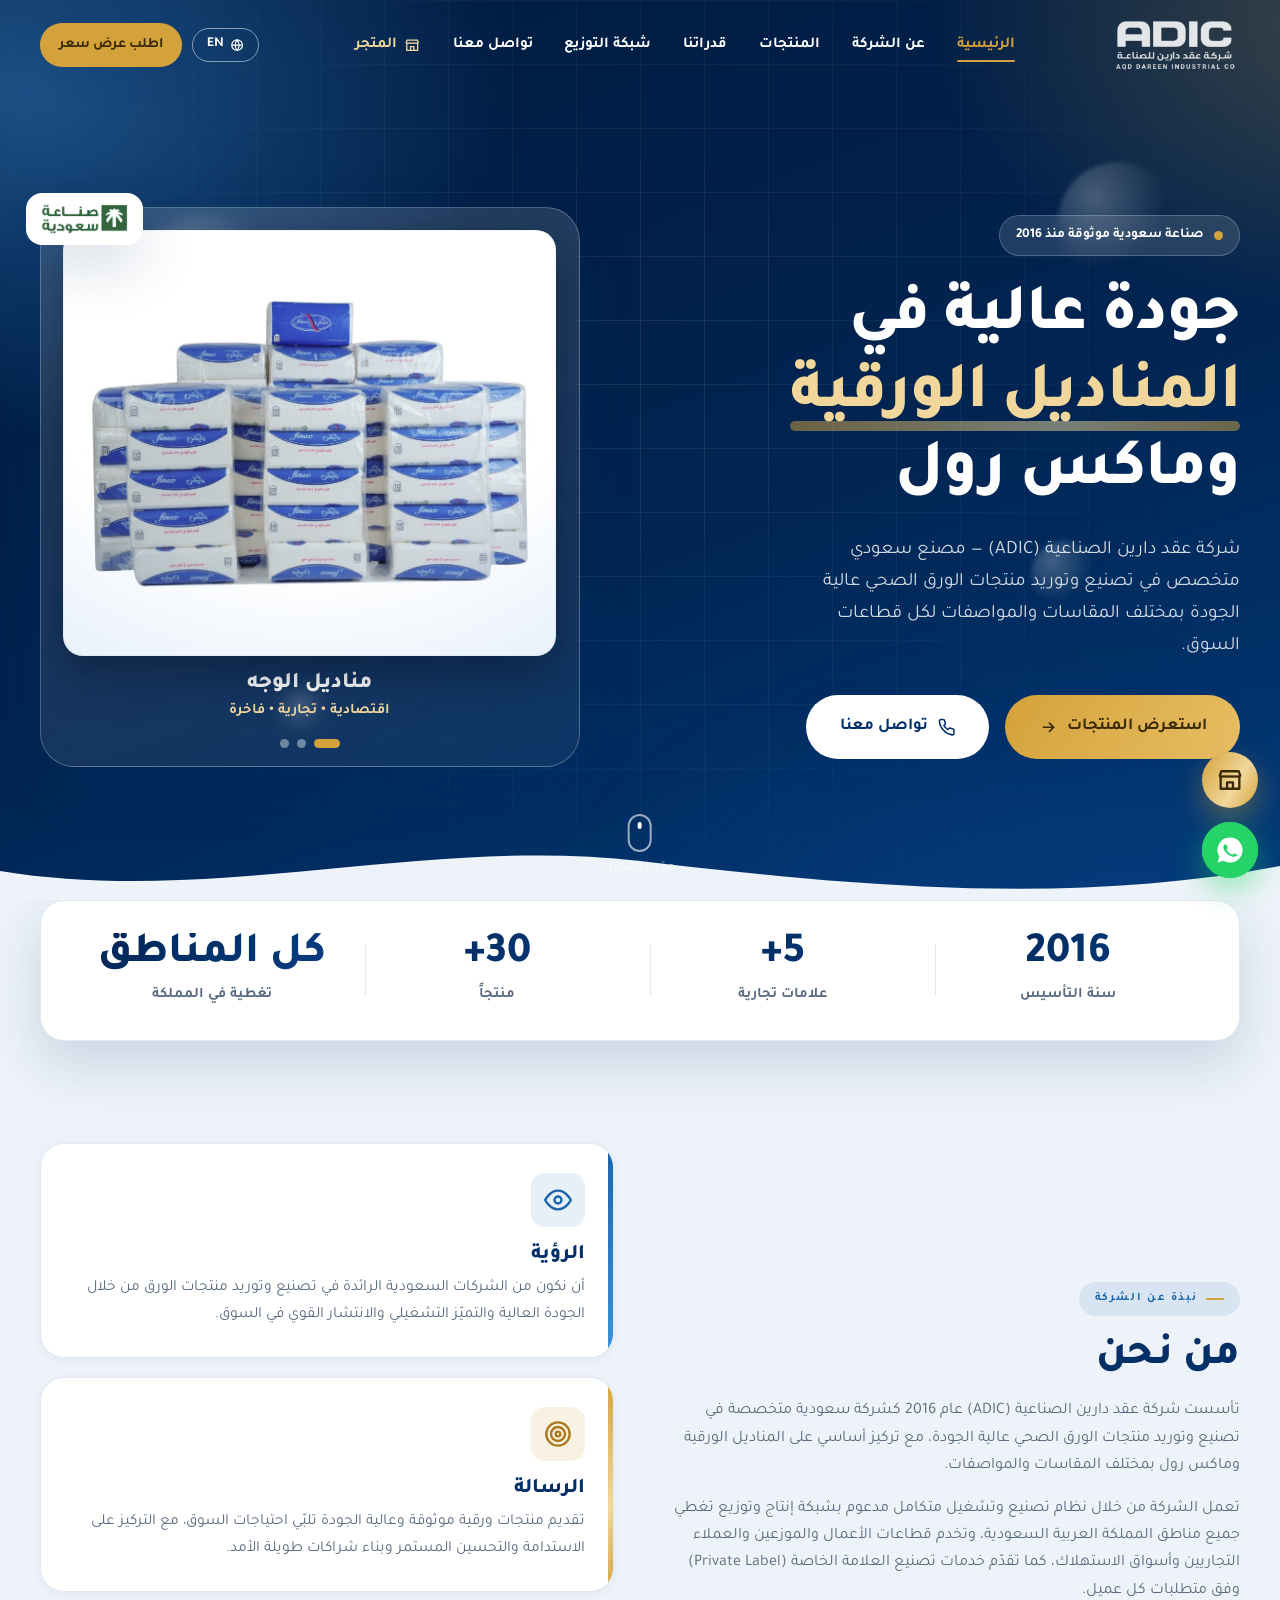
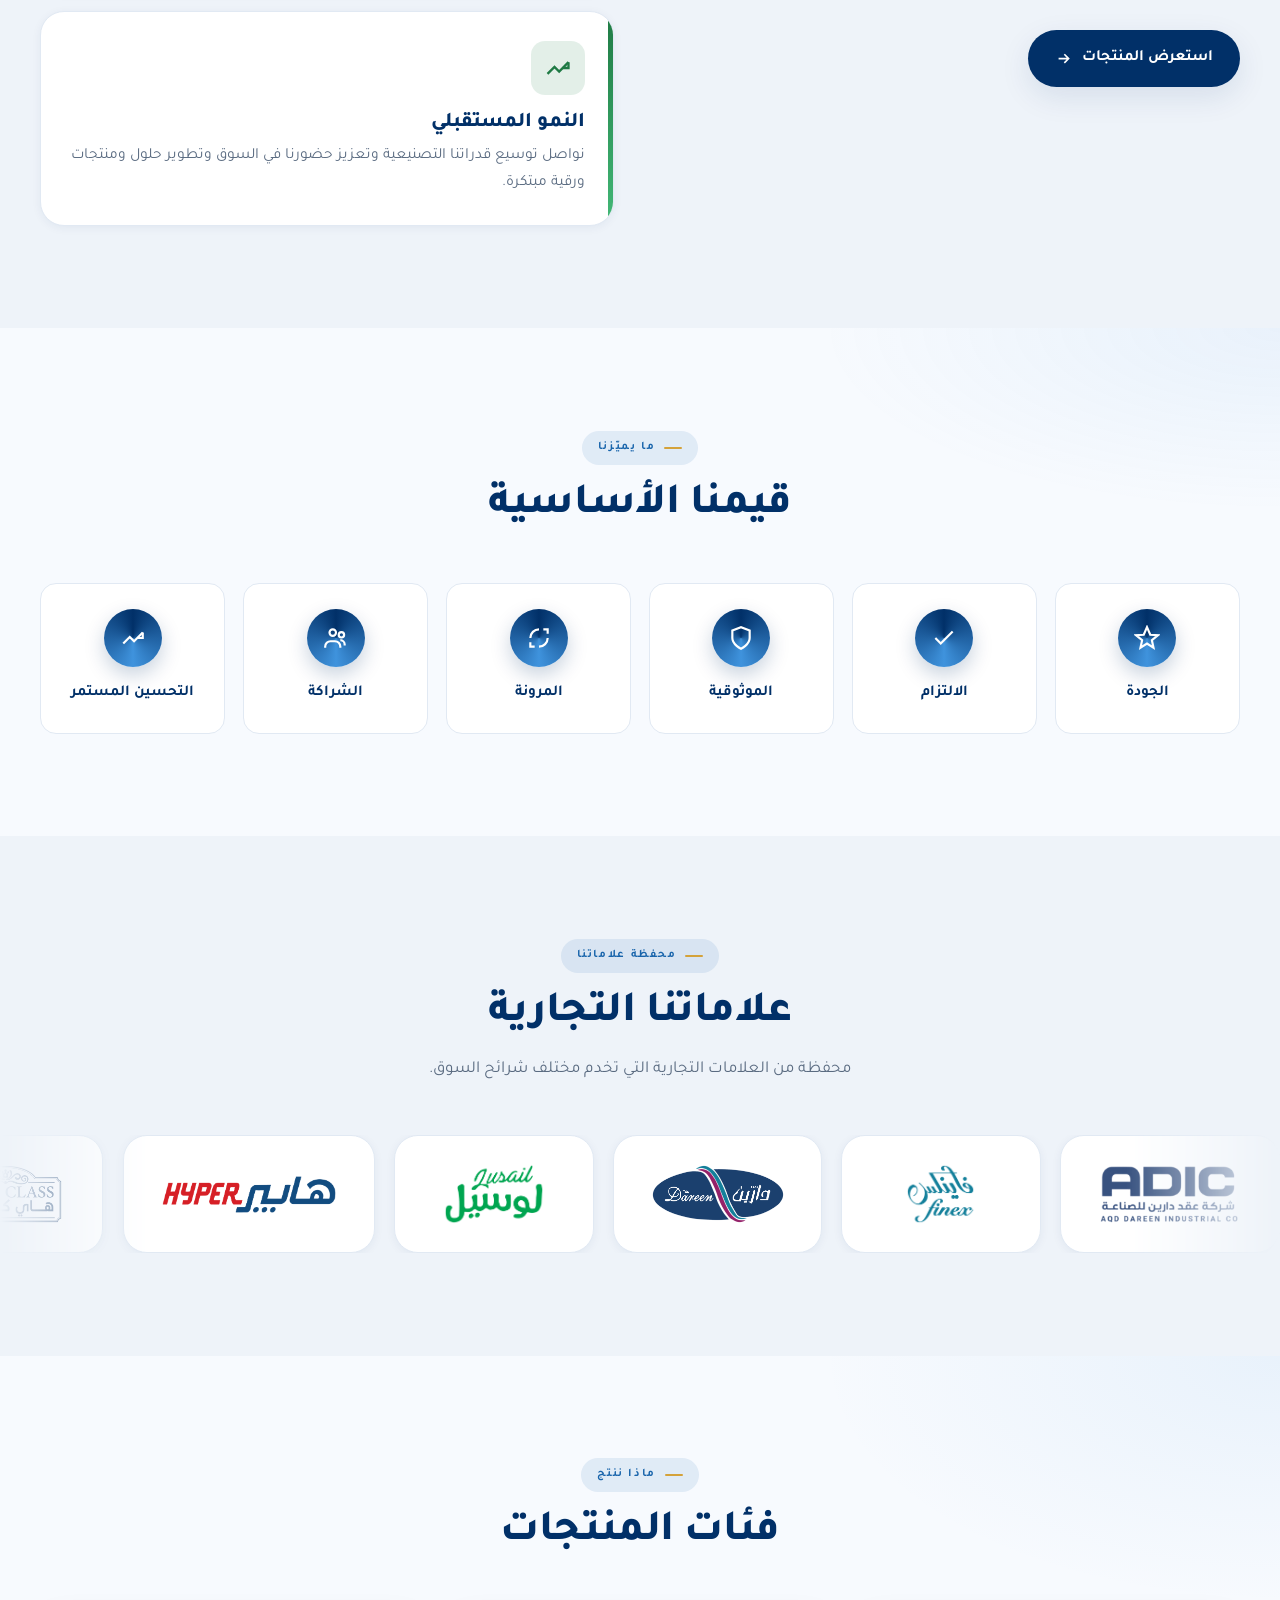
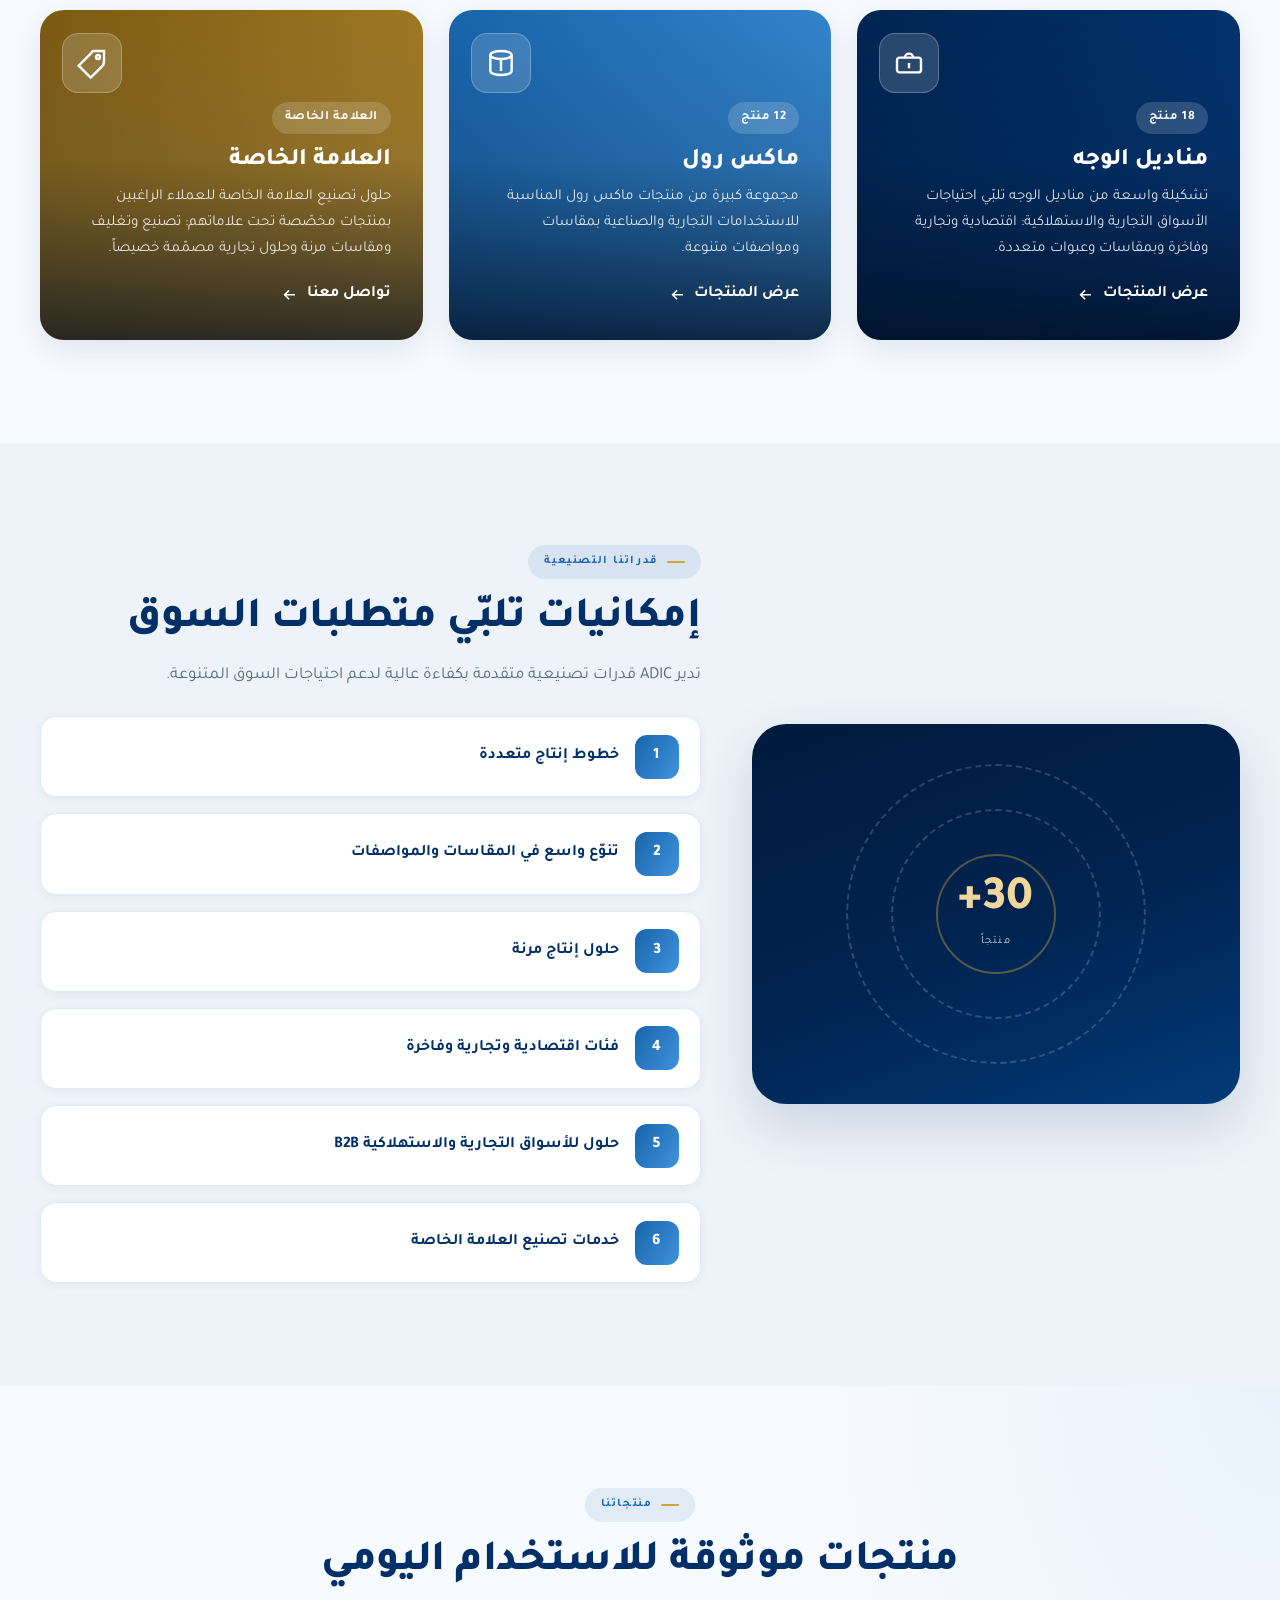
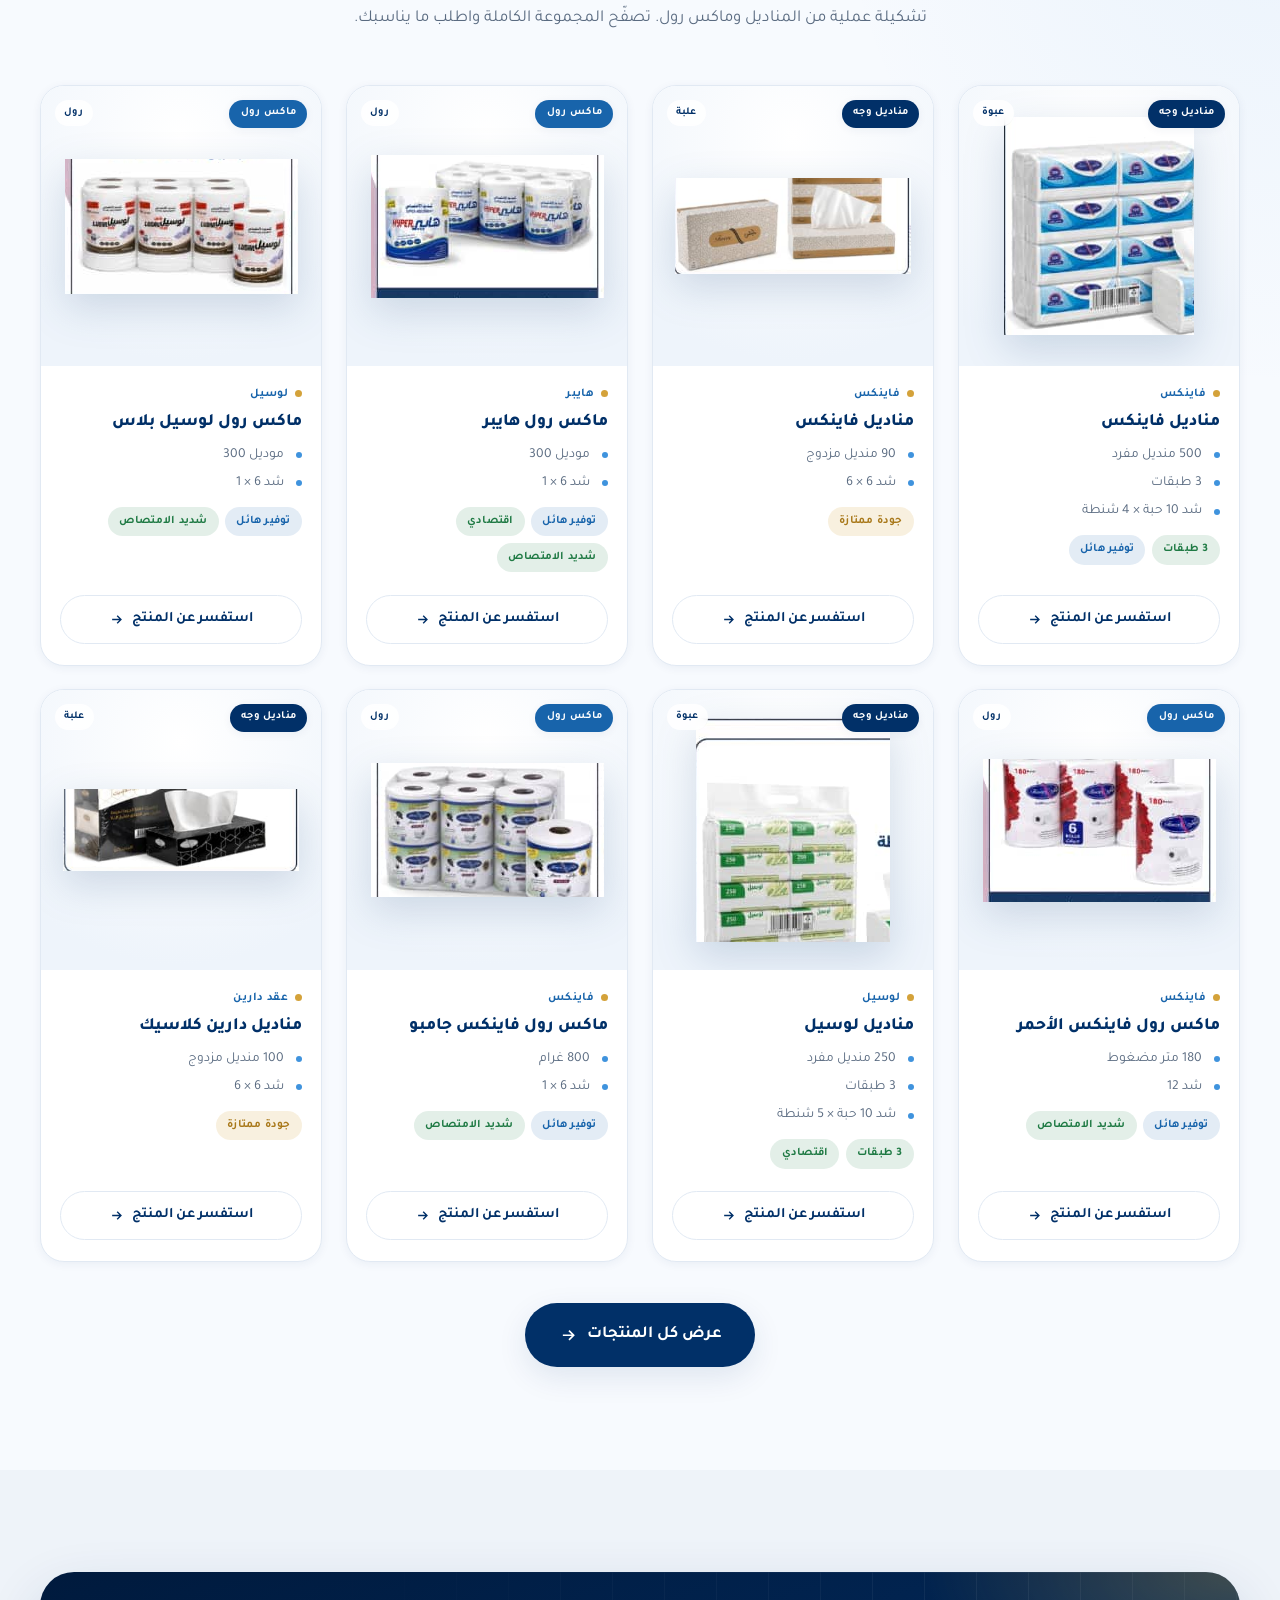
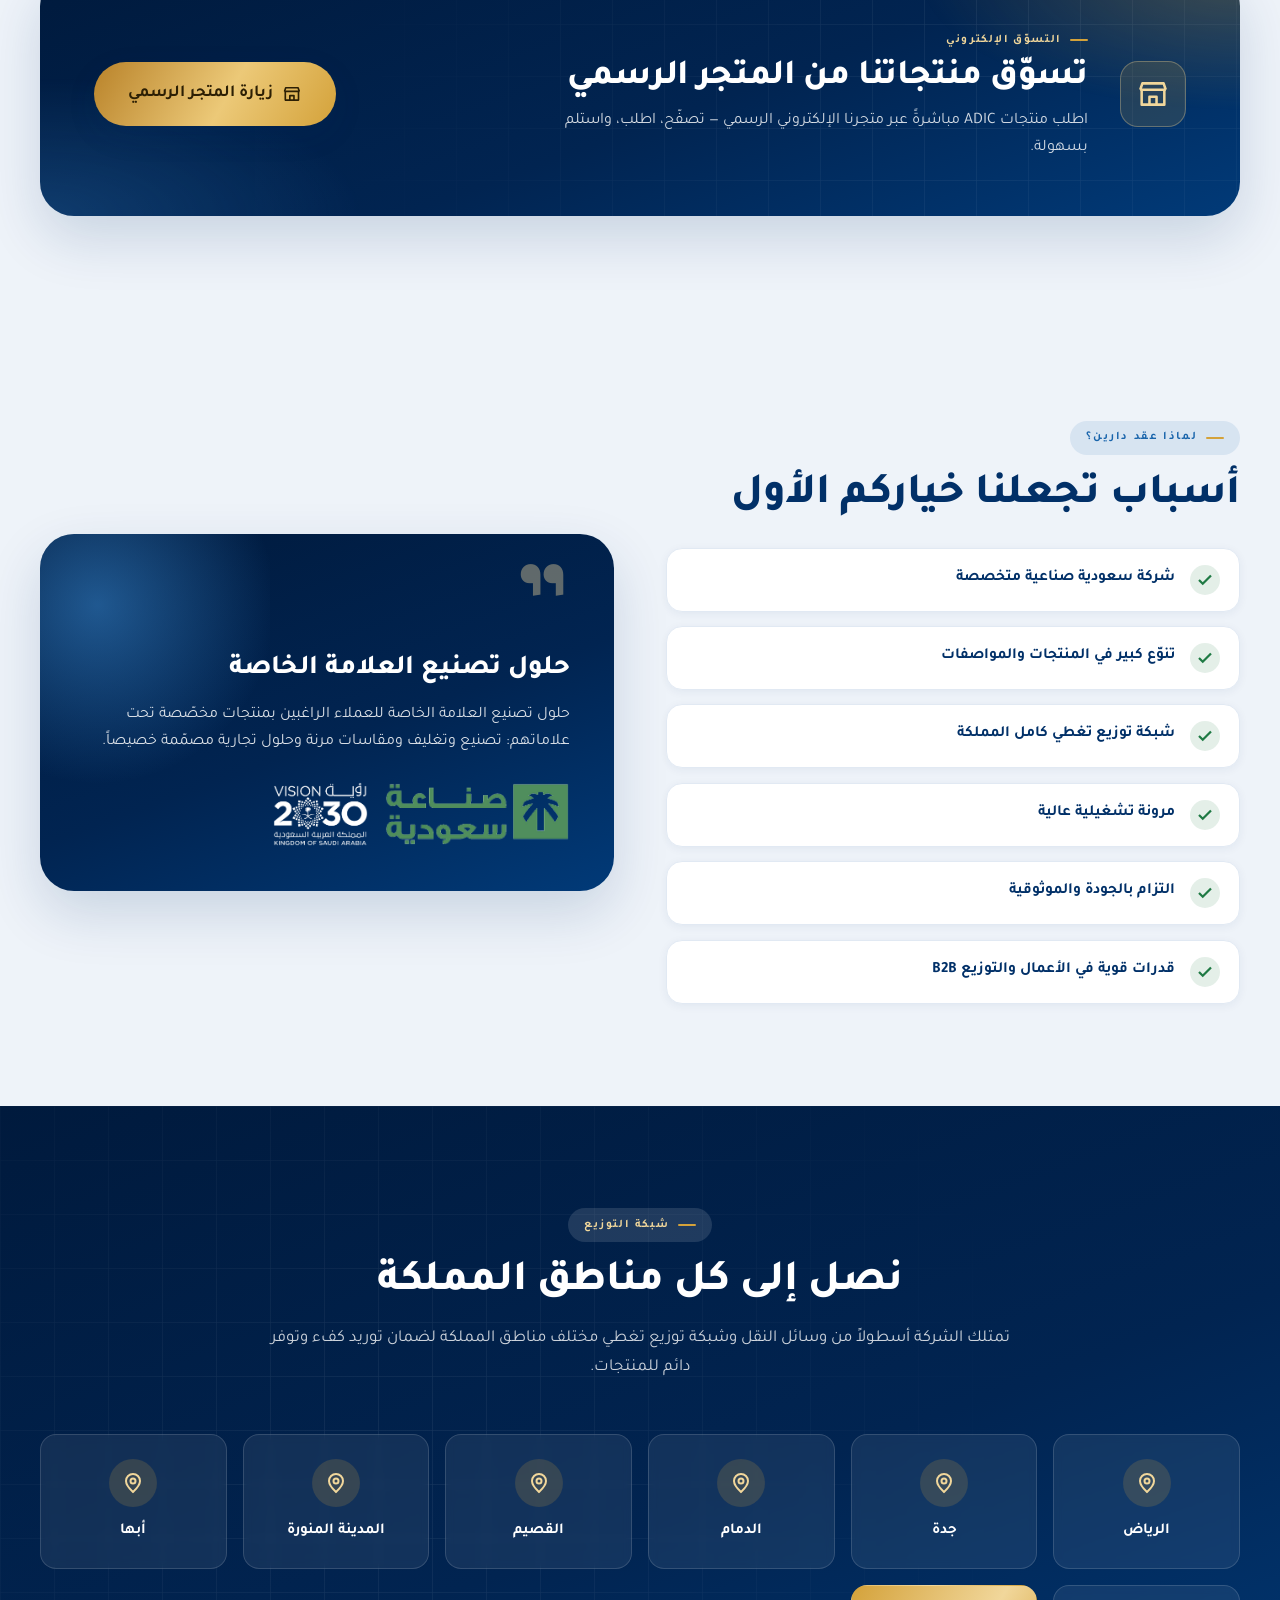
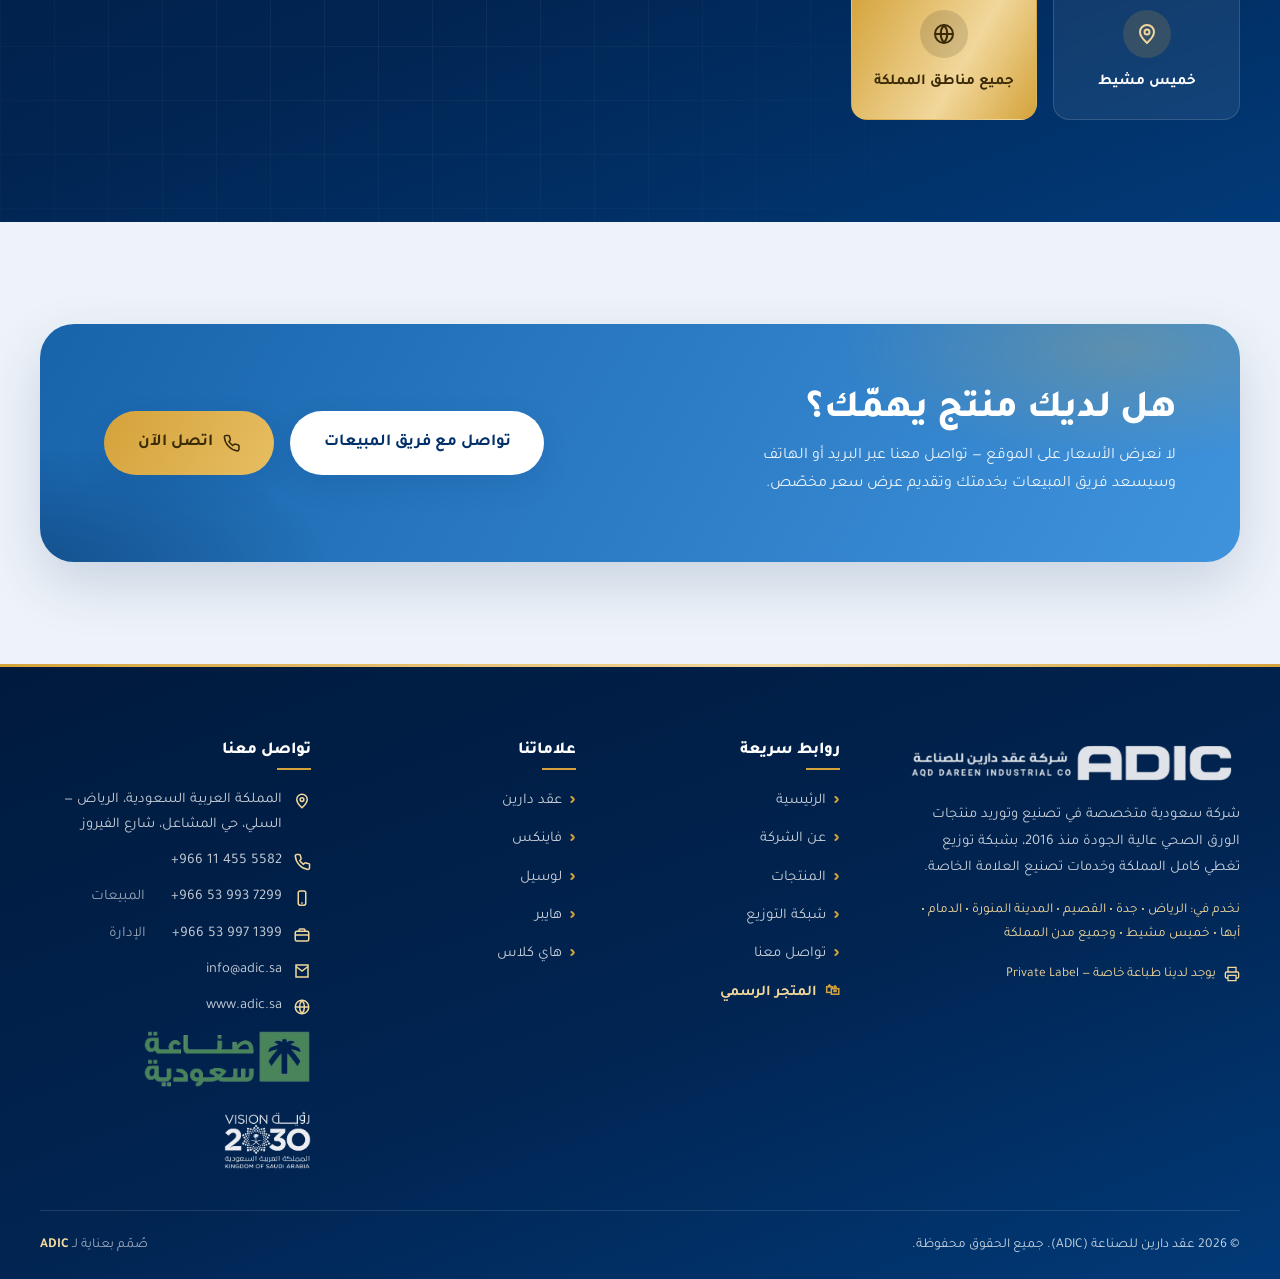
==== index.html @ 4e7bd909 "New browser-tab favicon from the Dareen ADIC wordmark (navy tile + gold accent) Co-Authored-By: Clau" ====
<!DOCTYPE html>
<html lang="ar" dir="rtl">
<head>
<meta charset="UTF-8">
<meta name="viewport" content="width=device-width, initial-scale=1.0">
<meta name="theme-color" content="#013068">
<title data-i18n="title_home">ADIC — عقد دارين للصناعة | منتجات الورق الصحي</title>
<meta name="description" data-i18n-attr="content" data-i18n="hero_sub" content="شركة عقد دارين الصناعية — مصنع سعودي لتصنيع المناديل الورقية وماكس رول عالية الجودة.">
<link rel="icon" type="image/png" sizes="32x32" href="assets/img/favicon-32.png">
<link rel="icon" type="image/png" sizes="512x512" href="assets/img/favicon.png">
<link rel="apple-touch-icon" href="assets/img/apple-touch-icon.png">
<link rel="preconnect" href="https://fonts.googleapis.com">
<link rel="preconnect" href="https://fonts.gstatic.com" crossorigin>
<link href="https://fonts.googleapis.com/css2?family=Montserrat:wght@500;600;700;800&family=Tajawal:wght@400;500;700;800&display=swap" rel="stylesheet">
<link rel="stylesheet" href="assets/css/styles.css?v=7">
</head>
<body>
<a href="#main" class="skip-link" data-i18n="skip">تخطٍ إلى المحتوى</a>

<!-- ============================ HEADER ============================ -->
<header class="header" id="header">
  <div class="container nav">
    <a href="index.html" class="brand" aria-label="ADIC">
      <img class="brand-logo-light" src="assets/img/logos/adic-stacked-light.png" alt="ADIC — Aqd Dareen Industrial Co.">
      <img class="brand-logo-dark" src="assets/img/logos/adic-stacked.png" alt="ADIC — Aqd Dareen Industrial Co.">
    </a>

    <nav class="nav-links" id="navLinks" aria-label="primary">
      <a href="index.html" class="active" data-i18n="nav_home">الرئيسية</a>
      <a href="index.html#about" data-i18n="nav_about">عن الشركة</a>
      <a href="products.html" data-i18n="nav_products">المنتجات</a>
      <a href="index.html#capabilities" data-i18n="nav_capabilities">قدراتنا</a>
      <a href="index.html#network" data-i18n="nav_network">شبكة التوزيع</a>
      <a href="contact.html" data-i18n="nav_contact">تواصل معنا</a>
      <a href="https://www.store-adic.com" target="_blank" rel="noopener" class="nav-store" data-contact="store">
        <svg viewBox="0 0 24 24" fill="none" stroke="currentColor" stroke-width="2" stroke-linejoin="round"><path d="M3 9l1.5-4.5h15L21 9"/><path d="M4 9v10.5h16V9"/><path d="M9.5 19.5V14h5v5.5"/><path d="M3 9h18"/></svg>
        <span data-i18n="store_nav">المتجر</span>
      </a>
    </nav>

    <div class="nav-tools">
      <button class="lang-btn" id="langBtn" aria-label="Switch language">
        <svg viewBox="0 0 24 24" fill="none" stroke="currentColor" stroke-width="2"><circle cx="12" cy="12" r="9"/><path d="M3 12h18M12 3a14 14 0 0 1 0 18M12 3a14 14 0 0 0 0 18"/></svg>
        <span data-i18n="lang_toggle">EN</span>
      </button>
      <a href="contact.html" class="btn nav-cta-top" data-i18n="nav_cta">اطلب عرض سعر</a>
      <button class="burger" id="burger" aria-label="Menu" aria-expanded="false"><span></span><span></span><span></span></button>
    </div>
  </div>
</header>
<div class="nav-overlay" id="navOverlay"></div>

<main id="main">
<!-- ============================== HERO =========================== -->
<section class="hero">
  <div class="hero__bg" aria-hidden="true">
    <div class="hero__grid"></div>
    <span class="blob b1"></span><span class="blob b2"></span>
    <span class="blob b3"></span><span class="blob b4"></span>
  </div>

  <div class="container hero__inner">
    <div class="hero__copy">
      <span class="hero__badge"><span class="dot"></span><span data-i18n="hero_badge">صناعة سعودية موثوقة منذ 2016</span></span>
      <h1>
        <span data-i18n="hero_title_1">جودة عالية في</span>
        <span class="hi" data-i18n="hero_title_hi">المناديل الورقية</span>
        <span data-i18n="hero_title_2">وماكس رول</span>
      </h1>
      <p class="hero__sub" data-i18n="hero_sub">شركة عقد دارين الصناعية (ADIC) — مصنع سعودي متخصص في تصنيع وتوريد منتجات الورق الصحي عالية الجودة.</p>
      <div class="hero__cta">
        <a href="products.html" class="btn btn--gold btn--lg">
          <span data-i18n="hero_cta_products">استعرض المنتجات</span>
          <svg viewBox="0 0 24 24" fill="none" stroke="currentColor" stroke-width="2.2"><path d="M5 12h14M13 6l6 6-6 6"/></svg>
        </a>
        <a href="contact.html" class="btn btn--light btn--lg">
          <svg viewBox="0 0 24 24" fill="none" stroke="currentColor" stroke-width="2"><path d="M22 16.92v3a2 2 0 0 1-2.18 2A19.79 19.79 0 0 1 3.08 4.18 2 2 0 0 1 5 2h3a2 2 0 0 1 2 1.72c.13.96.36 1.9.7 2.81a2 2 0 0 1-.45 2.11L9 10a16 16 0 0 0 5 5l1.36-1.27a2 2 0 0 1 2.11-.45c.91.34 1.85.57 2.81.7A2 2 0 0 1 22 16.92Z"/></svg>
          <span data-i18n="hero_cta_contact">تواصل معنا</span>
        </a>
      </div>
    </div>

    <div class="hero__visual" data-reveal="scale">
      <div class="hero-float-badge">
        <img src="assets/img/saudi-made.png" alt="Saudi Made">
      </div>
      <div class="hero-card">
        <div class="slides" id="heroSlides">
          <div class="slide active">
            <div class="slide__media"><img src="assets/img/hero/slide-facial.jpg" alt="Facial tissue" fetchpriority="high"></div>
            <div class="slide__cap"><h3 data-i18n="hero_slide_1_t">مناديل الوجه</h3><p data-i18n="hero_slide_1_d">اقتصادية • تجارية • فاخرة</p></div>
          </div>
          <div class="slide">
            <div class="slide__media"><img src="assets/img/hero/slide-maxi.jpg" alt="Maxi roll" loading="lazy"></div>
            <div class="slide__cap"><h3 data-i18n="hero_slide_2_t">ماكس رول</h3><p data-i18n="hero_slide_2_d">للاستخدام التجاري والصناعي</p></div>
          </div>
          <div class="slide">
            <div class="slide__media"><img src="assets/img/hero/slide-private.jpg" alt="Private label" loading="lazy"></div>
            <div class="slide__cap"><h3 data-i18n="hero_slide_3_t">العلامة الخاصة</h3><p data-i18n="hero_slide_3_d">Private Label لعلامتك التجارية</p></div>
          </div>
        </div>
        <div class="slide-dots" id="slideDots"></div>
      </div>
    </div>
  </div>

  <a href="#stats" class="scroll-cue" aria-hidden="true">
    <span class="mouse"></span><span data-i18n="scroll">مرّر للأسفل</span>
  </a>

  <div class="hero-wave" aria-hidden="true">
    <svg viewBox="0 0 1440 70" preserveAspectRatio="none"><path fill="#eef3f9" d="M0,40 C240,75 480,5 720,30 C960,55 1200,75 1440,35 L1440,70 L0,70 Z"></path></svg>
  </div>
</section>

<!-- ============================= STATS =========================== -->
<div class="container" id="stats">
  <div class="stats__grid" data-reveal>
    <div class="stat"><div class="stat__num" data-count data-i18n="stat_year_v">2016</div><div class="stat__label" data-i18n="stat_year">سنة التأسيس</div></div>
    <div class="stat"><div class="stat__num"><span data-count data-suffix="+" data-i18n="stat_brands_v">5</span></div><div class="stat__label" data-i18n="stat_brands">علامات تجارية</div></div>
    <div class="stat"><div class="stat__num"><span data-count data-suffix="+" data-i18n="stat_products_v">30</span></div><div class="stat__label" data-i18n="stat_products">منتجاً</div></div>
    <div class="stat"><div class="stat__num" data-i18n="stat_regions_v">كل المناطق</div><div class="stat__label" data-i18n="stat_regions">تغطية في المملكة</div></div>
  </div>
</div>

<!-- ============================= ABOUT =========================== -->
<section class="section" id="about">
  <div class="container about__grid">
    <div class="about__text" data-reveal="left">
      <span class="eyebrow" data-i18n="about_kicker">نبذة عن الشركة</span>
      <h2 class="section-title" style="margin-top:1rem" data-i18n="about_title">من نحن</h2>
      <p data-i18n="about_p1">تأسست شركة عقد دارين الصناعية (ADIC) عام 2016…</p>
      <p data-i18n="about_p2">تعمل الشركة من خلال نظام تصنيع وتشغيل متكامل…</p>
      <a href="products.html" class="btn" style="margin-top:.6rem">
        <span data-i18n="hero_cta_products">استعرض المنتجات</span>
        <svg viewBox="0 0 24 24" fill="none" stroke="currentColor" stroke-width="2.2"><path d="M5 12h14M13 6l6 6-6 6"/></svg>
      </a>
    </div>

    <div class="vm-cards">
      <div class="vm-card" data-reveal="right" data-delay="1">
        <div class="vm-ico"><svg viewBox="0 0 24 24" fill="none" stroke="currentColor" stroke-width="2"><path d="M1 12s4-8 11-8 11 8 11 8-4 8-11 8-11-8-11-8Z"/><circle cx="12" cy="12" r="3"/></svg></div>
        <h3 data-i18n="about_vision_t">الرؤية</h3>
        <p data-i18n="about_vision_d">أن نكون من الشركات السعودية الرائدة…</p>
      </div>
      <div class="vm-card gold" data-reveal="right" data-delay="2">
        <div class="vm-ico"><svg viewBox="0 0 24 24" fill="none" stroke="currentColor" stroke-width="2"><circle cx="12" cy="12" r="10"/><circle cx="12" cy="12" r="6"/><circle cx="12" cy="12" r="2"/></svg></div>
        <h3 data-i18n="about_mission_t">الرسالة</h3>
        <p data-i18n="about_mission_d">تقديم منتجات ورقية موثوقة وعالية الجودة…</p>
      </div>
      <div class="vm-card growth" data-reveal="right" data-delay="3">
        <div class="vm-ico"><svg viewBox="0 0 24 24" fill="none" stroke="currentColor" stroke-width="2"><path d="M3 17l6-6 4 4 8-8"/><path d="M21 7v5h-5"/></svg></div>
        <h3 data-i18n="about_growth_t">النمو المستقبلي</h3>
        <p data-i18n="about_growth_d">نواصل توسيع قدراتنا التصنيعية وتعزيز حضورنا في السوق وتطوير حلول ومنتجات ورقية مبتكرة.</p>
      </div>
    </div>
  </div>
</section>

<!-- ============================ VALUES =========================== -->
<section class="section section--tint">
  <div class="container">
    <div class="section-head center" data-reveal>
      <span class="eyebrow" data-i18n="values_kicker">ما يميّزنا</span>
      <h2 class="section-title" data-i18n="values_title">قيمنا الأساسية</h2>
    </div>
    <div class="values-grid">
      <div class="value" data-reveal="scale" data-delay="1"><div class="v-ico"><svg viewBox="0 0 24 24" fill="none" stroke="currentColor" stroke-width="2"><path d="M12 2 15 9l7 .5-5.5 4.5L18 21l-6-3.8L6 21l1.5-7L2 9.5 9 9Z"/></svg></div><span data-i18n="val_quality">الجودة</span></div>
      <div class="value" data-reveal="scale" data-delay="1"><div class="v-ico"><svg viewBox="0 0 24 24" fill="none" stroke="currentColor" stroke-width="2"><path d="M20 6 9 17l-5-5"/></svg></div><span data-i18n="val_commitment">الالتزام</span></div>
      <div class="value" data-reveal="scale" data-delay="2"><div class="v-ico"><svg viewBox="0 0 24 24" fill="none" stroke="currentColor" stroke-width="2"><path d="M12 22s8-4 8-10V5l-8-3-8 3v7c0 6 8 10 8 10Z"/></svg></div><span data-i18n="val_reliability">الموثوقية</span></div>
      <div class="value" data-reveal="scale" data-delay="2"><div class="v-ico"><svg viewBox="0 0 24 24" fill="none" stroke="currentColor" stroke-width="2"><path d="M4 12a8 8 0 0 1 8-8M20 12a8 8 0 0 1-8 8"/><path d="M16 4h4v4M8 20H4v-4"/></svg></div><span data-i18n="val_flexibility">المرونة</span></div>
      <div class="value" data-reveal="scale" data-delay="3"><div class="v-ico"><svg viewBox="0 0 24 24" fill="none" stroke="currentColor" stroke-width="2"><circle cx="9" cy="7" r="3"/><circle cx="17" cy="9" r="2.5"/><path d="M2 21v-1a5 5 0 0 1 5-5h4a5 5 0 0 1 5 5v1M16 14a4 4 0 0 1 4 4v1"/></svg></div><span data-i18n="val_partnership">الشراكة</span></div>
      <div class="value" data-reveal="scale" data-delay="3"><div class="v-ico"><svg viewBox="0 0 24 24" fill="none" stroke="currentColor" stroke-width="2"><path d="M3 17l6-6 4 4 8-8"/><path d="M21 7v5h-5"/></svg></div><span data-i18n="val_improvement">التحسين المستمر</span></div>
    </div>
  </div>
</section>

<!-- ============================ BRANDS =========================== -->
<section class="section">
  <div class="container">
    <div class="section-head center" data-reveal>
      <span class="eyebrow" data-i18n="brands_kicker">محفظة علاماتنا</span>
      <h2 class="section-title" data-i18n="brands_title">علاماتنا التجارية</h2>
      <p class="section-sub" data-i18n="brands_sub">محفظة من العلامات التجارية التي تخدم مختلف شرائح السوق.</p>
    </div>
  </div>
  <div class="brands-marquee" data-reveal><div class="brands-track" id="brandsTrack"></div></div>
</section>

<!-- ========================= CATEGORIES ========================= -->
<section class="section section--tint" id="categories">
  <div class="container">
    <div class="section-head center" data-reveal>
      <span class="eyebrow" data-i18n="cat_kicker">ماذا ننتج</span>
      <h2 class="section-title" data-i18n="cat_title">فئات المنتجات</h2>
    </div>
    <div class="cat-grid">
      <a href="products.html#facial" class="cat-card" data-reveal data-delay="1">
        <div class="cat-emblem"><svg viewBox="0 0 24 24" fill="none" stroke="currentColor" stroke-width="1.8"><rect x="3" y="8" width="18" height="11" rx="2"/><path d="M9 8c0-2 1.5-3 3-3s3 1 3 3M12 12v4"/></svg></div>
        <span class="cat-count"><b data-count>18</b> <span data-i18n="cat_count">منتج</span></span>
        <h3 data-i18n="cat_facial_t">مناديل الوجه</h3>
        <p data-i18n="cat_facial_d">تشكيلة واسعة من مناديل الوجه…</p>
        <span class="cat-link"><span data-i18n="cat_view">عرض المنتجات</span><svg viewBox="0 0 24 24" fill="none" stroke="currentColor" stroke-width="2.2"><path d="M5 12h14M13 6l6 6-6 6"/></svg></span>
      </a>
      <a href="products.html#maxi" class="cat-card" data-reveal data-delay="2">
        <div class="cat-emblem"><svg viewBox="0 0 24 24" fill="none" stroke="currentColor" stroke-width="1.8"><ellipse cx="12" cy="6" rx="8" ry="3"/><path d="M4 6v12c0 1.7 3.6 3 8 3s8-1.3 8-3V6"/><path d="M12 9v9"/></svg></div>
        <span class="cat-count"><b data-count>12</b> <span data-i18n="cat_count">منتج</span></span>
        <h3 data-i18n="cat_maxi_t">ماكس رول</h3>
        <p data-i18n="cat_maxi_d">مجموعة كبيرة من منتجات ماكس رول…</p>
        <span class="cat-link"><span data-i18n="cat_view">عرض المنتجات</span><svg viewBox="0 0 24 24" fill="none" stroke="currentColor" stroke-width="2.2"><path d="M5 12h14M13 6l6 6-6 6"/></svg></span>
      </a>
      <a href="contact.html" class="cat-card" data-reveal data-delay="3">
        <div class="cat-emblem"><svg viewBox="0 0 24 24" fill="none" stroke="currentColor" stroke-width="1.8"><path d="M20.59 13.41 11 23l-9-9 9.59-9.59A2 2 0 0 1 13 3l8 .01.01 8a2 2 0 0 1-.42 1.4Z"/><circle cx="16.5" cy="7.5" r="1.5"/></svg></div>
        <span class="cat-count" data-i18n="cat_private_t">العلامة الخاصة</span>
        <h3 data-i18n="cat_private_t">العلامة الخاصة</h3>
        <p data-i18n="cat_private_d">حلول تصنيع العلامة الخاصة…</p>
        <span class="cat-link"><span data-i18n="nav_contact">تواصل معنا</span><svg viewBox="0 0 24 24" fill="none" stroke="currentColor" stroke-width="2.2"><path d="M5 12h14M13 6l6 6-6 6"/></svg></span>
      </a>
    </div>
  </div>
</section>

<!-- ======================== CAPABILITIES ======================== -->
<section class="section" id="capabilities">
  <div class="container cap-wrap">
    <div class="cap-visual" data-reveal="left" aria-hidden="true">
      <span class="ring r1"></span><span class="ring r2"></span><span class="ring r3"></span>
      <div class="cap-core"><div class="big" data-count data-suffix="+">30</div><small data-i18n="stat_products">منتجاً</small></div>
    </div>
    <div>
      <div class="section-head" style="margin-bottom:1.6rem;text-align:start" data-reveal="right">
        <span class="eyebrow" data-i18n="cap_kicker">قدراتنا التصنيعية</span>
        <h2 class="section-title" data-i18n="cap_title">إمكانيات تلبّي متطلبات السوق</h2>
        <p class="section-sub" data-i18n="cap_sub">تدير ADIC قدرات تصنيعية متقدمة…</p>
      </div>
      <div class="cap-list">
        <div class="cap-item" data-reveal="right" data-delay="1"><span class="ci-num">1</span><p data-i18n="cap_1">خطوط إنتاج متعددة</p></div>
        <div class="cap-item" data-reveal="right" data-delay="1"><span class="ci-num">2</span><p data-i18n="cap_2">تنوّع واسع في المقاسات والمواصفات</p></div>
        <div class="cap-item" data-reveal="right" data-delay="2"><span class="ci-num">3</span><p data-i18n="cap_3">حلول إنتاج مرنة</p></div>
        <div class="cap-item" data-reveal="right" data-delay="2"><span class="ci-num">4</span><p data-i18n="cap_4">فئات اقتصادية وتجارية وفاخرة</p></div>
        <div class="cap-item" data-reveal="right" data-delay="3"><span class="ci-num">5</span><p data-i18n="cap_5">حلول للأسواق التجارية والاستهلاكية B2B</p></div>
        <div class="cap-item" data-reveal="right" data-delay="3"><span class="ci-num">6</span><p data-i18n="cap_6">خدمات تصنيع العلامة الخاصة</p></div>
      </div>
    </div>
  </div>
</section>

<!-- ===================== PRODUCTS PREVIEW ======================= -->
<section class="section section--tint">
  <div class="container">
    <div class="section-head center" data-reveal>
      <span class="eyebrow" data-i18n="prod_kicker">منتجاتنا</span>
      <h2 class="section-title" data-i18n="prod_title">منتجات موثوقة للاستخدام اليومي</h2>
      <p class="section-sub" data-i18n="prod_sub">تشكيلة عملية من المناديل وماكس رول.</p>
    </div>
    <div class="products-grid" id="previewGrid"></div>
    <div class="center" style="margin-top:2.6rem" data-reveal>
      <a href="products.html" class="btn btn--lg">
        <span data-i18n="prod_view_all">عرض كل المنتجات</span>
        <svg viewBox="0 0 24 24" fill="none" stroke="currentColor" stroke-width="2.2"><path d="M5 12h14M13 6l6 6-6 6"/></svg>
      </a>
    </div>
  </div>
</section>

<!-- ======================= OFFICIAL STORE ====================== -->
<section class="section">
  <div class="container">
    <div class="store-band" data-reveal="scale">
      <div class="store-band__inner">
        <div class="store-band__ico" aria-hidden="true">
          <svg viewBox="0 0 24 24" fill="none" stroke="currentColor" stroke-width="1.8" stroke-linejoin="round"><path d="M3 9l1.5-4.5h15L21 9"/><path d="M4 9v10.5h16V9"/><path d="M9.5 19.5V14h5v5.5"/><path d="M3 9h18"/></svg>
        </div>
        <div class="store-band__txt">
          <span class="store-band__ey" data-i18n="store_band_ey">التسوّق الإلكتروني</span>
          <h2 data-i18n="store_band_title">تسوّق منتجاتنا من المتجر الرسمي</h2>
          <p data-i18n="store_band_sub">اطلب منتجات ADIC مباشرةً عبر متجرنا الإلكتروني الرسمي — تصفّح، اطلب، واستلم بسهولة.</p>
        </div>
        <div class="store-band__cta">
          <a href="https://www.store-adic.com" target="_blank" rel="noopener" class="btn btn--store btn--lg" data-contact="store">
            <svg viewBox="0 0 24 24" fill="none" stroke="currentColor" stroke-width="2" stroke-linejoin="round"><path d="M3 9l1.5-4.5h15L21 9"/><path d="M4 9v10.5h16V9"/><path d="M9.5 19.5V14h5v5.5"/><path d="M3 9h18"/></svg>
            <span data-i18n="store_visit">زيارة المتجر الرسمي</span>
           
          </a>
        </div>
      </div>
    </div>
  </div>
</section>

<!-- ============================== WHY =========================== -->
<section class="section">
  <div class="container why-wrap">
    <div data-reveal="left">
      <div class="section-head" style="text-align:start;margin-bottom:1.6rem">
        <span class="eyebrow" data-i18n="why_kicker">لماذا عقد دارين؟</span>
        <h2 class="section-title" data-i18n="why_title">أسباب تجعلنا خياركم الأول</h2>
      </div>
      <div class="why-list">
        <div class="why-item"><span class="chk"><svg viewBox="0 0 24 24" fill="none" stroke="currentColor" stroke-width="3"><path d="M20 6 9 17l-5-5"/></svg></span><p data-i18n="why_1">شركة سعودية صناعية متخصصة</p></div>
        <div class="why-item"><span class="chk"><svg viewBox="0 0 24 24" fill="none" stroke="currentColor" stroke-width="3"><path d="M20 6 9 17l-5-5"/></svg></span><p data-i18n="why_2">تنوّع كبير في المنتجات والمواصفات</p></div>
        <div class="why-item"><span class="chk"><svg viewBox="0 0 24 24" fill="none" stroke="currentColor" stroke-width="3"><path d="M20 6 9 17l-5-5"/></svg></span><p data-i18n="why_3">شبكة توزيع تغطي كامل المملكة</p></div>
        <div class="why-item"><span class="chk"><svg viewBox="0 0 24 24" fill="none" stroke="currentColor" stroke-width="3"><path d="M20 6 9 17l-5-5"/></svg></span><p data-i18n="why_4">مرونة تشغيلية عالية</p></div>
        <div class="why-item"><span class="chk"><svg viewBox="0 0 24 24" fill="none" stroke="currentColor" stroke-width="3"><path d="M20 6 9 17l-5-5"/></svg></span><p data-i18n="why_6">التزام بالجودة والموثوقية</p></div>
        <div class="why-item"><span class="chk"><svg viewBox="0 0 24 24" fill="none" stroke="currentColor" stroke-width="3"><path d="M20 6 9 17l-5-5"/></svg></span><p data-i18n="why_7">قدرات قوية في الأعمال والتوزيع B2B</p></div>
      </div>
    </div>
    <aside class="why-aside" data-reveal="right">
      <div class="qmark">”</div>
      <h3 data-i18n="why_5">حلول تصنيع العلامة الخاصة</h3>
      <p data-i18n="cat_private_d">حلول تصنيع العلامة الخاصة للعملاء الراغبين بمنتجات مخصّصة تحت علاماتهم.</p>
      <div class="why-badges">
        <img src="assets/img/saudi-made-white.png" alt="Saudi Made">
        <img src="assets/img/vision-white.png" alt="Saudi Vision 2030">
      </div>
    </aside>
  </div>
</section>

<!-- ============================ NETWORK ========================= -->
<section class="section network" id="network">
  <div class="container">
    <div class="section-head center" data-reveal>
      <span class="eyebrow" data-i18n="net_kicker">شبكة التوزيع</span>
      <h2 class="section-title" data-i18n="net_title">نصل إلى كل مناطق المملكة</h2>
      <p class="section-sub" data-i18n="net_sub">تمتلك الشركة أسطولاً من وسائل النقل وشبكة توزيع…</p>
    </div>
    <div class="cities">
      <div class="city" data-reveal="scale" data-delay="1"><div class="pin"><svg viewBox="0 0 24 24" fill="none" stroke="currentColor" stroke-width="2"><path d="M12 21s-7-6.5-7-11a7 7 0 0 1 14 0c0 4.5-7 11-7 11Z"/><circle cx="12" cy="10" r="2.5"/></svg></div><span data-i18n="net_riyadh">الرياض</span></div>
      <div class="city" data-reveal="scale" data-delay="1"><div class="pin"><svg viewBox="0 0 24 24" fill="none" stroke="currentColor" stroke-width="2"><path d="M12 21s-7-6.5-7-11a7 7 0 0 1 14 0c0 4.5-7 11-7 11Z"/><circle cx="12" cy="10" r="2.5"/></svg></div><span data-i18n="net_jeddah">جدة</span></div>
      <div class="city" data-reveal="scale" data-delay="2"><div class="pin"><svg viewBox="0 0 24 24" fill="none" stroke="currentColor" stroke-width="2"><path d="M12 21s-7-6.5-7-11a7 7 0 0 1 14 0c0 4.5-7 11-7 11Z"/><circle cx="12" cy="10" r="2.5"/></svg></div><span data-i18n="net_dammam">الدمام</span></div>
      <div class="city" data-reveal="scale" data-delay="2"><div class="pin"><svg viewBox="0 0 24 24" fill="none" stroke="currentColor" stroke-width="2"><path d="M12 21s-7-6.5-7-11a7 7 0 0 1 14 0c0 4.5-7 11-7 11Z"/><circle cx="12" cy="10" r="2.5"/></svg></div><span data-i18n="net_qassim">القصيم</span></div>
      <div class="city" data-reveal="scale" data-delay="3"><div class="pin"><svg viewBox="0 0 24 24" fill="none" stroke="currentColor" stroke-width="2"><path d="M12 21s-7-6.5-7-11a7 7 0 0 1 14 0c0 4.5-7 11-7 11Z"/><circle cx="12" cy="10" r="2.5"/></svg></div><span data-i18n="net_madinah">المدينة المنورة</span></div>
      <div class="city" data-reveal="scale" data-delay="4"><div class="pin"><svg viewBox="0 0 24 24" fill="none" stroke="currentColor" stroke-width="2"><path d="M12 21s-7-6.5-7-11a7 7 0 0 1 14 0c0 4.5-7 11-7 11Z"/><circle cx="12" cy="10" r="2.5"/></svg></div><span data-i18n="net_abha">أبها</span></div>
      <div class="city" data-reveal="scale" data-delay="4"><div class="pin"><svg viewBox="0 0 24 24" fill="none" stroke="currentColor" stroke-width="2"><path d="M12 21s-7-6.5-7-11a7 7 0 0 1 14 0c0 4.5-7 11-7 11Z"/><circle cx="12" cy="10" r="2.5"/></svg></div><span data-i18n="net_khamis">خميس مشيط</span></div>
      <div class="city all" data-reveal="scale" data-delay="4"><div class="pin"><svg viewBox="0 0 24 24" fill="none" stroke="currentColor" stroke-width="2"><circle cx="12" cy="12" r="9"/><path d="M3 12h18M12 3a14 14 0 0 1 0 18M12 3a14 14 0 0 0 0 18"/></svg></div><span data-i18n="net_all">جميع مناطق المملكة</span></div>
    </div>
  </div>
</section>

<!-- ============================== CTA =========================== -->
<section class="section">
  <div class="container">
    <div class="cta-band" data-reveal="scale">
      <div class="cta-band__inner">
        <div>
          <h2 data-i18n="cta_title">هل لديك منتج يهمّك؟</h2>
          <p data-i18n="cta_sub">لا نعرض الأسعار على الموقع — تواصل معنا وسيسعد فريق المبيعات بخدمتك.</p>
        </div>
        <div class="cta-band__btns">
          <a href="contact.html" class="btn btn--light btn--lg" data-i18n="cta_btn">تواصل مع فريق المبيعات</a>
          <a href="#" class="btn btn--gold btn--lg" data-contact="tel">
            <svg viewBox="0 0 24 24" fill="none" stroke="currentColor" stroke-width="2"><path d="M22 16.92v3a2 2 0 0 1-2.18 2A19.79 19.79 0 0 1 3.08 4.18 2 2 0 0 1 5 2h3a2 2 0 0 1 2 1.72c.13.96.36 1.9.7 2.81a2 2 0 0 1-.45 2.11L9 10a16 16 0 0 0 5 5l1.36-1.27a2 2 0 0 1 2.11-.45c.91.34 1.85.57 2.81.7A2 2 0 0 1 22 16.92Z"/></svg>
            <span data-i18n="cta_call">اتصل الآن</span>
          </a>
        </div>
      </div>
    </div>
  </div>
</section>
</main>

<!-- ============================ FOOTER ========================== -->
<footer class="footer">
  <div class="container">
    <div class="footer__top">
      <div class="footer__brand">
        <img class="foot-logo-ltr" src="assets/img/logos/adic-wide-light.png" alt="ADIC — Aqd Dareen Industrial Co.">
        <img class="foot-logo-rtl" src="assets/img/logos/adic-wide-rtl-light.png" alt="ADIC — Aqd Dareen Industrial Co.">
        <p data-i18n="foot_about">شركة سعودية متخصصة في تصنيع وتوريد منتجات الورق الصحي…</p>
        <p class="serve" data-i18n="foot_serve">نخدم في: الرياض • جدة • القصيم • المدينة المنورة • الدمام • أبها • خميس مشيط • وجميع مدن المملكة</p>
        <div class="footer__private"><svg viewBox="0 0 24 24" width="16" height="16" fill="none" stroke="currentColor" stroke-width="2"><path d="M6 9V2h12v7M6 18H4a2 2 0 0 1-2-2v-5a2 2 0 0 1 2-2h16a2 2 0 0 1 2 2v5a2 2 0 0 1-2 2h-2M6 14h12v8H6Z"/></svg><span data-i18n="foot_private">يوجد لدينا طباعة خاصة — Private Label</span></div>
      </div>

      <div>
        <h4 data-i18n="foot_links">روابط سريعة</h4>
        <ul class="foot-links">
          <li><a href="index.html" data-i18n="nav_home">الرئيسية</a></li>
          <li><a href="index.html#about" data-i18n="nav_about">عن الشركة</a></li>
          <li><a href="products.html" data-i18n="nav_products">المنتجات</a></li>
          <li><a href="index.html#network" data-i18n="nav_network">شبكة التوزيع</a></li>
          <li><a href="contact.html" data-i18n="nav_contact">تواصل معنا</a></li>
          <li><a href="https://www.store-adic.com" target="_blank" rel="noopener" class="foot-store" data-contact="store"><span data-i18n="store_official">المتجر الرسمي</span></a></li>
        </ul>
      </div>

      <div>
        <h4 data-i18n="foot_brands">علاماتنا</h4>
        <ul class="foot-links" id="footBrands"></ul>
      </div>

      <div>
        <h4 data-i18n="foot_contact">تواصل معنا</h4>
        <ul class="foot-contact">
          <li><svg viewBox="0 0 24 24" fill="none" stroke="currentColor" stroke-width="2"><path d="M12 21s-7-6.5-7-11a7 7 0 0 1 14 0c0 4.5-7 11-7 11Z"/><circle cx="12" cy="10" r="2.5"/></svg><span data-i18n="cp_addr_v">المملكة العربية السعودية، الرياض — السلي</span></li>
          <li><svg viewBox="0 0 24 24" fill="none" stroke="currentColor" stroke-width="2"><path d="M22 16.92v3a2 2 0 0 1-2.18 2A19.79 19.79 0 0 1 3.08 4.18 2 2 0 0 1 5 2h3a2 2 0 0 1 2 1.72c.13.96.36 1.9.7 2.81a2 2 0 0 1-.45 2.11L9 10a16 16 0 0 0 5 5l1.36-1.27a2 2 0 0 1 2.11-.45c.91.34 1.85.57 2.81.7A2 2 0 0 1 22 16.92Z"/></svg><a href="#" data-contact="tel" dir="ltr">+966 11 455 5582</a></li>
          <li><svg viewBox="0 0 24 24" fill="none" stroke="currentColor" stroke-width="2"><rect x="7" y="2.5" width="10" height="19" rx="2.5"/><path d="M11 18.5h2"/></svg><a href="#" data-contact="sales" dir="ltr" style="white-space:nowrap">+966 53 993 7299</a>&nbsp;<span style="opacity:.75" data-i18n="foot_sales_tag">المبيعات</span></li>
          <li><svg viewBox="0 0 24 24" fill="none" stroke="currentColor" stroke-width="2"><rect x="3" y="7" width="18" height="13" rx="2"/><path d="M8 7V5.5A1.5 1.5 0 0 1 9.5 4h5A1.5 1.5 0 0 1 16 5.5V7M3 12h18"/></svg><a href="#" data-contact="mgmt" dir="ltr" style="white-space:nowrap">+966 53 997 1399</a>&nbsp;<span style="opacity:.75" data-i18n="foot_mgmt_tag">الإدارة</span></li>
          <li><svg viewBox="0 0 24 24" fill="none" stroke="currentColor" stroke-width="2"><path d="M4 4h16v16H4Z"/><path d="m4 6 8 6 8-6"/></svg><a href="#" data-contact="email">info@adic.sa</a></li>
          <li><svg viewBox="0 0 24 24" fill="none" stroke="currentColor" stroke-width="2"><circle cx="12" cy="12" r="9"/><path d="M3 12h18M12 3a14 14 0 0 1 0 18M12 3a14 14 0 0 0 0 18"/></svg><a href="#" data-contact="web">www.adic.sa</a></li>
        </ul>
        <div class="foot-emblems">
          <img src="assets/img/saudi-made-white.png" alt="Saudi Made">
          <img src="assets/img/vision-white.png" alt="Saudi Vision 2030">
        </div>
      </div>
    </div>

    <div class="footer__bottom">
      <span>© <span id="year"></span> <span data-i18n="brand_name">عقد دارين للصناعة</span> (ADIC). <span data-i18n="foot_rights">جميع الحقوق محفوظة.</span></span>
      <span class="made"><span data-i18n="foot_made">صُمّم بعناية لـ</span> <b>ADIC</b></span>
    </div>
  </div>
</footer>

<!-- ============================ MODAL ========================== -->
<div class="modal" id="productModal" role="dialog" aria-modal="true">
  <div class="modal__overlay" data-close></div>
  <div class="modal__card">
    <button class="modal__close" data-close aria-label="Close"><svg viewBox="0 0 24 24" fill="none" stroke="currentColor" stroke-width="2"><path d="M18 6 6 18M6 6l12 12"/></svg></button>
    <div class="modal__media"><img id="mImg" src="" alt=""></div>
    <div class="modal__body">
      <div class="pcard__brand"><span class="bdot"></span><span id="mBrand"></span></div>
      <h3 id="mTitle"></h3>
      <ul class="modal__specs" id="mSpecs"></ul>
      <p class="modal__note" id="mNote"></p>
      <div class="modal__actions">
        <a href="#" class="btn" id="mWa" target="_blank" rel="noopener">
          <svg viewBox="0 0 24 24" fill="currentColor"><path d="M12 2a10 10 0 0 0-8.5 15.3L2 22l4.8-1.5A10 10 0 1 0 12 2Zm5.3 14.1c-.2.6-1.3 1.2-1.8 1.2-.5.1-1 .1-1.7-.1-.4-.1-.9-.3-1.5-.6-2.7-1.2-4.4-3.9-4.6-4.1-.1-.2-1-1.4-1-2.6s.6-1.8.9-2.1c.2-.2.4-.3.6-.3h.5c.2 0 .4 0 .6.5l.8 1.9c.1.2.1.4 0 .5l-.3.5-.3.3c-.2.2-.3.4-.1.7.2.3.9 1.4 1.9 2.3 1.3 1.1 2.3 1.5 2.6 1.6.2.1.4.1.5-.1l.7-.9c.2-.2.4-.2.6-.1l1.8.9c.3.1.4.2.5.3.1.2.1.6-.1 1.2Z"/></svg>
          <span data-i18n="modal_inquire">استفسر عبر واتساب</span>
        </a>
        <a href="#" class="btn btn--ghost" id="mEmail">
          <svg viewBox="0 0 24 24" fill="none" stroke="currentColor" stroke-width="2"><path d="M4 4h16v16H4Z"/><path d="m4 6 8 6 8-6"/></svg>
          <span data-i18n="modal_email">استفسر عبر البريد</span>
        </a>
      </div>
      <a href="https://www.store-adic.com" target="_blank" rel="noopener" class="btn btn--store btn--block modal__store" data-contact="store">
        <svg viewBox="0 0 24 24" fill="none" stroke="currentColor" stroke-width="2" stroke-linejoin="round"><path d="M3 9l1.5-4.5h15L21 9"/><path d="M4 9v10.5h16V9"/><path d="M9.5 19.5V14h5v5.5"/><path d="M3 9h18"/></svg>
        <span data-i18n="store_visit">زيارة المتجر الرسمي</span>
       
      </a>
    </div>
  </div>
</div>

<button class="to-top" id="toTop" aria-label="Back to top"><svg viewBox="0 0 24 24" fill="none" stroke="currentColor" stroke-width="2.4"><path d="M12 19V5M5 12l7-7 7 7"/></svg></button>
<a class="store-fab" href="https://www.store-adic.com" target="_blank" rel="noopener" data-contact="store" data-i18n-attr="aria-label" data-i18n="store_official" aria-label="المتجر الرسمي">
  <svg viewBox="0 0 24 24" fill="none" stroke="currentColor" stroke-width="2" stroke-linejoin="round"><path d="M3 9l1.5-4.5h15L21 9"/><path d="M4 9v10.5h16V9"/><path d="M9.5 19.5V14h5v5.5"/><path d="M3 9h18"/></svg>
  <span class="store-fab__label" data-i18n="store_shop" aria-hidden="true">تسوّق أونلاين</span>
</a>
<a class="wa-float" id="waFloat" href="#" target="_blank" rel="noopener" aria-label="WhatsApp"><svg viewBox="0 0 24 24" fill="currentColor"><path d="M12 2a10 10 0 0 0-8.5 15.3L2 22l4.8-1.5A10 10 0 1 0 12 2Zm5.3 14.1c-.2.6-1.3 1.2-1.8 1.2-.5.1-1 .1-1.7-.1-.4-.1-.9-.3-1.5-.6-2.7-1.2-4.4-3.9-4.6-4.1-.1-.2-1-1.4-1-2.6s.6-1.8.9-2.1c.2-.2.4-.3.6-.3h.5c.2 0 .4 0 .6.5l.8 1.9c.1.2.1.4 0 .5l-.3.5-.3.3c-.2.2-.3.4-.1.7.2.3.9 1.4 1.9 2.3 1.3 1.1 2.3 1.5 2.6 1.6.2.1.4.1.5-.1l.7-.9c.2-.2.4-.2.6-.1l1.8.9c.3.1.4.2.5.3.1.2.1.6-.1 1.2Z"/></svg></a>

<script src="assets/js/data.js?v=7"></script>
<script src="assets/js/i18n.js?v=7"></script>
<script src="assets/js/main.js?v=7"></script>
</body>
</html>
---- assets/css/styles.css ----
/* =====================================================================
   ADIC – Aqd Dareen Industrial Co.  |  Design System & Styles
   Palette derived from the official logo  (navy #013068)
   Bilingual (RTL/LTR) • Responsive • Animated
   ===================================================================== */

/* ----------------------------- Tokens ------------------------------ */
:root{
  /* brand palette */
  --navy-900:#001a3d;
  --navy-800:#012451;
  --navy:#013068;          /* primary, from logo */
  --navy-600:#0a3f86;
  --blue:#1864ab;
  --sky:#3f93dd;
  --sky-200:#a9cef0;
  --gold:#d4a23a;          /* premium accent */
  --gold-200:#f1d79b;
  --green:#1f7a44;         /* Saudi-made accent */

  --ink:#0e1b2c;
  --muted:#5a6b81;
  --bg:#eef3f9;
  --bg-2:#e4edf7;
  --surface:#ffffff;
  --surface-2:#f7fafe;
  --line:#e1e9f3;

  /* gradients */
  --grad-navy:linear-gradient(135deg,#012451 0%,#013068 45%,#0a3f86 100%);
  --grad-navy-deep:linear-gradient(160deg,#001a3d 0%,#012451 55%,#013a78 100%);
  --grad-gold:linear-gradient(120deg,#d4a23a,#f1d79b 60%,#d4a23a);
  --grad-sky:linear-gradient(120deg,#1864ab,#3f93dd);

  /* shape */
  --r-sm:10px; --r:16px; --r-lg:24px; --r-xl:34px; --r-pill:999px;

  /* shadow */
  --sh-1:0 2px 10px rgba(1,48,104,.06);
  --sh-2:0 10px 30px rgba(1,48,104,.10);
  --sh-3:0 22px 55px rgba(1,48,104,.16);
  --sh-glow:0 18px 50px rgba(63,147,221,.28);

  /* motion */
  --ease:cubic-bezier(.22,.61,.36,1);
  --ease-out:cubic-bezier(.16,1,.3,1);
  --t:.45s var(--ease);

  --container:1200px;
  --nav-h:90px;

  /* fonts — EN: Montserrat · AR: Tajawal */
  --font:"Montserrat","Tajawal",system-ui,"Segoe UI",Tahoma,sans-serif;
  --font-head:"Montserrat","Tajawal",system-ui,sans-serif;
}
[dir="rtl"]{
  --font:"Tajawal","Montserrat",system-ui,"Segoe UI",Tahoma,sans-serif;
  --font-head:"Tajawal","Montserrat",system-ui,sans-serif;
}

/* ----------------------------- Reset ------------------------------- */
*,*::before,*::after{box-sizing:border-box;margin:0;padding:0}
html{scroll-behavior:smooth;-webkit-text-size-adjust:100%;overflow-x:clip}
body{
  font-family:var(--font);
  color:var(--ink);
  background:var(--bg);
  line-height:1.7;
  overflow-x:hidden;
  -webkit-font-smoothing:antialiased;
}
img{max-width:100%;display:block}
a{color:inherit;text-decoration:none}
button{font-family:inherit;cursor:pointer;border:none;background:none;color:inherit}
ul{list-style:none}
input,textarea,select{font-family:inherit;font-size:1rem}
h1,h2,h3,h4{font-family:var(--font-head);line-height:1.18;font-weight:800;color:var(--navy)}
::selection{background:var(--sky);color:#fff}

/* scrollbar */
::-webkit-scrollbar{width:12px;height:12px}
::-webkit-scrollbar-thumb{background:linear-gradient(var(--navy),var(--blue));border-radius:20px;border:3px solid var(--bg)}
::-webkit-scrollbar-track{background:var(--bg)}

/* --------------------------- Utilities ----------------------------- */
.container{width:min(100% - 4rem,var(--container));margin-inline:auto}
.section{padding:clamp(3.5rem,8vw,7rem) 0;position:relative}
.section--tint{background:
   radial-gradient(60% 60% at 100% 0,rgba(63,147,221,.08),transparent 60%),
   var(--surface-2)}
.center{text-align:center}
.eyebrow{
  display:inline-flex;align-items:center;gap:.55rem;
  font-family:var(--font-head);font-weight:700;letter-spacing:.14em;
  text-transform:uppercase;font-size:.72rem;color:var(--blue);
  background:rgba(24,100,171,.10);padding:.45rem 1rem;border-radius:var(--r-pill);
}
.eyebrow::before{content:"";width:18px;height:2px;background:var(--gold);border-radius:2px}
.section-head{max-width:760px;margin-inline:auto;margin-bottom:clamp(2rem,4vw,3.4rem)}
.section-head .eyebrow{margin-bottom:1rem}
.section-title{font-size:clamp(1.7rem,4vw,2.7rem);letter-spacing:-.01em}
.section-sub{color:var(--muted);margin-top:1rem;font-size:1.05rem}
.text-grad{background:var(--grad-sky);-webkit-background-clip:text;background-clip:text;color:transparent}
.text-gold{color:var(--gold)}

/* buttons */
.btn{
  --bg:var(--navy);--fg:#fff;
  display:inline-flex;align-items:center;justify-content:center;gap:.6rem;
  font-family:var(--font-head);font-weight:700;font-size:.98rem;
  padding:.95rem 1.7rem;border-radius:var(--r-pill);
  background:var(--bg);color:var(--fg);position:relative;overflow:hidden;
  white-space:nowrap;
  transition:transform .35s var(--ease-out),box-shadow .35s,filter .35s,
             background-color .45s var(--ease),color .45s var(--ease);
  box-shadow:var(--sh-2);will-change:transform;isolation:isolate;
}
.btn svg{width:1.1em;height:1.1em;transition:transform .35s var(--ease)}
.btn::after{content:"";position:absolute;inset:0;z-index:-1;
  background:linear-gradient(120deg,transparent,rgba(255,255,255,.35),transparent);
  transform:translateX(-120%);transition:transform .6s var(--ease)}
.btn:hover{transform:translateY(-3px);box-shadow:var(--sh-3)}
.btn:hover::after{transform:translateX(120%)}
.btn:hover svg{transform:translateX(.18rem)}
[dir="rtl"] .btn:hover svg{transform:translateX(-.18rem)}
.btn:active{transform:translateY(-1px)}
.btn--gold{--bg:linear-gradient(120deg,var(--gold),#e7be63);--fg:#3a2a06}
.btn--sky{--bg:var(--grad-sky)}
.btn--ghost{--bg:transparent;--fg:var(--navy);box-shadow:inset 0 0 0 2px var(--navy)}
.btn--ghost:hover{--fg:#fff;background:var(--navy)}
.btn--light{--bg:#fff;--fg:var(--navy)}
.btn--lg{padding:1.1rem 2.1rem;font-size:1.05rem}
.btn--block{width:100%}

/* chips / tags */
.tag{
  display:inline-flex;align-items:center;gap:.35rem;
  font-size:.72rem;font-weight:700;letter-spacing:.02em;
  padding:.32rem .7rem;border-radius:var(--r-pill);
  background:rgba(31,122,68,.12);color:var(--green);
}
.tag--gold{background:rgba(212,162,58,.16);color:#a9791b}
.tag--blue{background:rgba(24,100,171,.12);color:var(--blue)}

/* =============================== HEADER ============================= */
.header{
  position:fixed;inset-block-start:0;inset-inline:0;z-index:100;height:var(--nav-h);
  display:flex;align-items:center;
  transition:background .4s,box-shadow .4s,height .4s,backdrop-filter .4s;
}
.header.scrolled{
  background:rgba(255,255,255,.86);backdrop-filter:blur(14px) saturate(1.4);
  box-shadow:0 6px 24px rgba(1,48,104,.10);height:66px;
}
/* .nav shares the .container width so the header aligns with page content
   (do NOT set width:100% here — it would cancel the container gutter) */
.nav{display:flex;align-items:center;justify-content:space-between;gap:1rem}
.brand{display:flex;align-items:center;gap:.7rem;flex-shrink:0}
.brand img{height:54px;width:auto;transition:height .4s}
.scrolled .brand img{height:44px}
.brand .brand-logo-light{display:block}
.brand .brand-logo-dark{display:none}
.scrolled .brand .brand-logo-light{display:none}
.scrolled .brand .brand-logo-dark{display:block}

.nav-links{display:flex;align-items:center;gap:.3rem}
.nav-links a{
  position:relative;font-family:var(--font-head);font-weight:600;font-size:.95rem;
  color:#fff;padding:.55rem .85rem;border-radius:var(--r-sm);transition:color .3s,background .3s;
}
.scrolled .nav-links a{color:var(--ink)}
.nav-links a::after{
  content:"";position:absolute;inset-block-end:.3rem;inset-inline-start:.85rem;inset-inline-end:.85rem;
  height:2px;background:var(--gold);border-radius:2px;
  transform:scaleX(0);transform-origin:center;transition:transform .35s var(--ease);
}
.nav-links a:hover::after,.nav-links a.active::after{transform:scaleX(1)}
.nav-links a:hover,.nav-links a.active{color:var(--gold)}
.scrolled .nav-links a:hover,.scrolled .nav-links a.active{color:var(--navy)}

.nav-tools{display:flex;align-items:center;gap:.6rem;flex-shrink:0}
.lang-btn{
  display:inline-flex;align-items:center;gap:.4rem;font-family:var(--font-head);font-weight:700;
  font-size:.85rem;color:#fff;border:1.6px solid rgba(255,255,255,.5);
  padding:.45rem .85rem;border-radius:var(--r-pill);transition:.3s;backdrop-filter:blur(4px);
}
.lang-btn svg{width:1.05em;height:1.05em}
.scrolled .lang-btn{color:var(--navy);border-color:var(--navy)}
.lang-btn:hover{background:var(--gold);border-color:var(--gold);color:#3a2a06}
.scrolled .lang-btn:hover{color:#3a2a06}
.nav-tools .btn{padding:.6rem 1.2rem;font-size:.9rem}
.nav-cta-top{display:inline-flex}
/* Request-a-quote pill: gold while the bar is transparent over the navy hero,
   then melts into navy once the header turns white on scroll */
.header .nav-cta-top{--bg:#d4a23a;--fg:#3a2a06}
.header .nav-cta-top:hover{--bg:#e7be63}
.header.scrolled .nav-cta-top{--bg:var(--navy);--fg:#fff}
.header.scrolled .nav-cta-top:hover{--bg:var(--navy-600)}

/* burger */
.burger{display:none;width:46px;height:46px;border-radius:12px;position:relative;flex-direction:column;
  justify-content:center;align-items:center;gap:5px;background:rgba(255,255,255,.14);border:1px solid rgba(255,255,255,.3)}
.scrolled .burger{background:rgba(1,48,104,.07);border-color:transparent}
.burger span{width:22px;height:2.4px;background:#fff;border-radius:2px;transition:.35s var(--ease)}
.scrolled .burger span{background:var(--navy)}
.burger.open span:nth-child(1){transform:translateY(7.4px) rotate(45deg)}
.burger.open span:nth-child(2){opacity:0}
.burger.open span:nth-child(3){transform:translateY(-7.4px) rotate(-45deg)}

/* =============================== HERO ============================== */
.hero{
  position:relative;min-height:100svh;display:flex;align-items:center;
  padding-block:calc(var(--nav-h) + 2rem) 3rem;overflow:hidden;color:#fff;
  background:var(--grad-navy-deep);
}
.hero__bg{position:absolute;inset:0;z-index:0;overflow:hidden}
.hero__bg::before{ /* moving aurora */
  content:"";position:absolute;inset:-30%;
  background:
   radial-gradient(40% 40% at 20% 25%,rgba(63,147,221,.45),transparent 60%),
   radial-gradient(35% 35% at 85% 20%,rgba(212,162,58,.28),transparent 60%),
   radial-gradient(45% 45% at 70% 90%,rgba(10,63,134,.6),transparent 60%);
  filter:blur(10px);animation:auroraMove 18s ease-in-out infinite alternate;
}
@keyframes auroraMove{0%{transform:translate3d(0,0,0) scale(1)}100%{transform:translate3d(2%,-3%,0) scale(1.12)}}
.hero__grid{position:absolute;inset:0;opacity:.18;
  background-image:linear-gradient(rgba(255,255,255,.5) 1px,transparent 1px),
                   linear-gradient(90deg,rgba(255,255,255,.5) 1px,transparent 1px);
  background-size:64px 64px;mask-image:radial-gradient(circle at 50% 40%,#000,transparent 75%)}
.blob{position:absolute;border-radius:50%;filter:blur(2px);opacity:.5;pointer-events:none;
  background:radial-gradient(circle at 30% 30%,rgba(255,255,255,.5),transparent 60%)}
.blob.b1{width:120px;height:120px;inset-block-start:18%;inset-inline-start:8%;animation:float 9s ease-in-out infinite}
.blob.b2{width:70px;height:70px;inset-block-start:60%;inset-inline-start:14%;animation:float 7s ease-in-out infinite reverse}
.blob.b3{width:160px;height:160px;inset-block-start:24%;inset-inline-end:10%;animation:float 11s ease-in-out infinite}
.blob.b4{width:50px;height:50px;inset-block-end:18%;inset-inline-end:22%;animation:float 6s ease-in-out infinite}
@keyframes float{0%,100%{transform:translateY(0) translateX(0)}50%{transform:translateY(-26px) translateX(10px)}}

/* uses .container width — no width:100% override (that cancels the gutter) */
.hero__inner{position:relative;z-index:2;display:grid;grid-template-columns:1.05fr .95fr;
  gap:clamp(2rem,5vw,5rem);align-items:center}
.hero__badge{
  display:inline-flex;align-items:center;gap:.6rem;font-family:var(--font-head);font-weight:600;
  font-size:.85rem;padding:.5rem 1rem;border-radius:var(--r-pill);
  background:rgba(255,255,255,.12);border:1px solid rgba(255,255,255,.22);backdrop-filter:blur(6px);
  margin-bottom:1.5rem;
}
.hero__badge .dot{width:9px;height:9px;border-radius:50%;background:var(--gold);
  box-shadow:0 0 0 0 rgba(212,162,58,.7);animation:pulse 2.2s infinite}
@keyframes pulse{0%{box-shadow:0 0 0 0 rgba(212,162,58,.6)}70%{box-shadow:0 0 0 12px rgba(212,162,58,0)}100%{box-shadow:0 0 0 0 rgba(212,162,58,0)}}
.hero h1{color:#fff;font-size:clamp(2.3rem,5.4vw,4.1rem);letter-spacing:-.015em}
.hero h1 .hi{position:relative;display:inline-block;color:var(--gold-200)}
.hero h1 .hi::after{content:"";position:absolute;inset-inline:0;inset-block-end:.06em;height:.16em;
  background:var(--grad-gold);opacity:.5;border-radius:6px;z-index:-1;transform:scaleX(0);
  transform-origin:inline-start;animation:underline 1s var(--ease) .6s forwards}
@keyframes underline{to{transform:scaleX(1)}}
.hero__sub{font-size:clamp(1rem,1.6vw,1.18rem);color:rgba(255,255,255,.82);max-width:46ch;margin:1.4rem 0 2rem}
.hero__cta{display:flex;flex-wrap:wrap;gap:1rem}

/* hero visual / slideshow */
.hero__visual{position:relative;height:clamp(380px,48vw,560px)}
.hero-card{
  position:absolute;inset:0;border-radius:var(--r-xl);overflow:hidden;
  background:linear-gradient(160deg,rgba(255,255,255,.16),rgba(255,255,255,.05));
  border:1px solid rgba(255,255,255,.25);backdrop-filter:blur(8px);
  box-shadow:var(--sh-3);
}
.slides{position:absolute;inset:0}
.slide{position:absolute;inset:0;display:flex;flex-direction:column;align-items:center;justify-content:center;
  gap:.9rem;opacity:0;transform:scale(1.06);transition:opacity .9s var(--ease),transform .9s var(--ease);
  padding:1.4rem 1.4rem 2.6rem}
.slide.active{opacity:1;transform:scale(1)}
/* product photo sits on a clean white "studio" card — bigger & pro */
.slide__media{position:relative;width:100%;flex:1;min-height:0;
  background:radial-gradient(90% 90% at 50% 24%,#ffffff 62%,#e9f1fb);
  border-radius:calc(var(--r-lg) - 4px);
  box-shadow:0 18px 44px rgba(0,10,26,.38),inset 0 0 0 1px rgba(1,48,104,.05)}
.slide__media img{position:absolute;inset:1.1rem;width:calc(100% - 2.2rem);height:calc(100% - 2.2rem);
  object-fit:contain;mix-blend-mode:multiply;transform:scale(1);transition:transform 6s var(--ease)}
.slide.active .slide__media img{transform:scale(1.045)}
.slide__cap{text-align:center}
.slide__cap h3{color:#fff;font-size:1.4rem;margin-bottom:.15rem}
.slide__cap p{color:var(--gold-200);font-weight:600;font-size:.92rem}
.slide-dots{position:absolute;inset-block-end:1.1rem;inset-inline:0;display:flex;justify-content:center;gap:.5rem;z-index:3}
.slide-dots button{width:9px;height:9px;border-radius:50%;background:rgba(255,255,255,.4);transition:.3s}
.slide-dots button.active{background:var(--gold);width:26px;border-radius:6px}
.hero-float-badge{
  position:absolute;inset-block-start:-14px;inset-inline-end:-14px;z-index:4;background:#fff;color:var(--navy);
  border-radius:var(--r);padding:.7rem .95rem;box-shadow:var(--sh-3);display:flex;align-items:center;gap:.55rem;
  font-family:var(--font-head);font-weight:800;font-size:.85rem;animation:float 6s ease-in-out infinite}
.hero-float-badge img{height:30px;width:auto}

.scroll-cue{position:absolute;inset-block-end:1.4rem;left:50%;transform:translateX(-50%);z-index:3;
  display:flex;flex-direction:column;align-items:center;gap:.4rem;color:rgba(255,255,255,.7);font-size:.72rem;
  letter-spacing:.18em;text-transform:uppercase}
.scroll-cue .mouse{width:24px;height:38px;border:2px solid rgba(255,255,255,.6);border-radius:14px;position:relative}
.scroll-cue .mouse::after{content:"";position:absolute;inset-block-start:6px;left:50%;transform:translateX(-50%);
  width:4px;height:7px;background:#fff;border-radius:3px;animation:wheel 1.6s infinite}
@keyframes wheel{0%{opacity:0;transform:translate(-50%,0)}40%{opacity:1}100%{opacity:0;transform:translate(-50%,12px)}}

/* hero wave divider */
.hero-wave{position:absolute;inset-block-end:-1px;inset-inline:0;z-index:2;line-height:0}
.hero-wave svg{width:100%;height:70px;display:block}

/* ============================== STATS ============================= */
.stats{position:relative;z-index:5;margin-block-start:-3.5rem}
.stats__grid{display:grid;grid-template-columns:repeat(4,1fr);gap:1.2rem;
  background:var(--surface);border-radius:var(--r-lg);padding:2rem clamp(1rem,3vw,2.5rem);
  box-shadow:var(--sh-3);border:1px solid var(--line)}
.stat{text-align:center;position:relative}
.stat:not(:last-child)::after{content:"";position:absolute;inset-block:15% ;inset-inline-end:0;
  width:1px;background:var(--line)}
.stat__num{font-family:var(--font-head);font-weight:800;font-size:clamp(1.8rem,3.4vw,2.7rem);
  background:var(--grad-navy);-webkit-background-clip:text;background-clip:text;color:transparent;line-height:1}
.stat__label{color:var(--muted);font-size:.92rem;margin-top:.4rem;font-weight:600}

/* ============================== ABOUT ============================= */
.about__grid{display:grid;grid-template-columns:1fr 1fr;gap:clamp(2rem,4vw,4rem);align-items:center}
.about__text p{color:var(--muted);margin-block:1rem}
.vm-cards{display:grid;gap:1.2rem}
.vm-card{
  position:relative;background:var(--surface);border-radius:var(--r-lg);padding:1.8rem;
  box-shadow:var(--sh-1);border:1px solid var(--line);overflow:hidden;transition:transform var(--t),box-shadow var(--t)}
.vm-card::before{content:"";position:absolute;inset-block:0;inset-inline-start:0;width:5px;background:var(--grad-sky);
  transition:width .4s var(--ease)}
.vm-card:hover{transform:translateY(-6px);box-shadow:var(--sh-2)}
.vm-card:hover::before{width:9px}
.vm-card .vm-ico{width:54px;height:54px;border-radius:14px;display:grid;place-items:center;
  background:rgba(24,100,171,.1);color:var(--blue);margin-bottom:1rem}
.vm-card.gold .vm-ico{background:rgba(212,162,58,.14);color:#a9791b}
.vm-card.gold::before{background:var(--grad-gold)}
.vm-card.growth .vm-ico{background:rgba(31,122,68,.12);color:var(--green)}
.vm-card.growth::before{background:linear-gradient(180deg,var(--green),#43b877)}
.vm-card .vm-ico svg{width:28px;height:28px}
.vm-card h3{font-size:1.3rem;margin-bottom:.5rem}
.vm-card p{color:var(--muted);font-size:.97rem}

/* ============================== VALUES =========================== */
.values-grid{display:grid;grid-template-columns:repeat(6,1fr);gap:1.1rem}
.value{
  text-align:center;background:var(--surface);border:1px solid var(--line);border-radius:var(--r);
  padding:1.6rem 1rem;transition:transform var(--t),box-shadow var(--t),background var(--t)}
.value:hover{transform:translateY(-8px);box-shadow:var(--sh-2);background:var(--surface)}
.value .v-ico{width:58px;height:58px;border-radius:50%;margin:0 auto .8rem;display:grid;place-items:center;
  background:conic-gradient(from 180deg,var(--sky),var(--navy),var(--sky));color:#fff;
  box-shadow:0 8px 20px rgba(1,48,104,.22);transition:transform .5s var(--ease)}
.value:hover .v-ico{transform:rotate(360deg) scale(1.06)}
.value .v-ico svg{width:26px;height:26px}
.value span{font-family:var(--font-head);font-weight:700;font-size:.95rem;color:var(--navy)}

/* ============================== BRANDS =========================== */
.brands-marquee{overflow:hidden;-webkit-mask-image:linear-gradient(90deg,transparent,#000 12%,#000 88%,transparent);
  mask-image:linear-gradient(90deg,transparent,#000 12%,#000 88%,transparent)}
.brands-track{display:flex;gap:1.2rem;width:max-content;animation:marquee 26s linear infinite}
.brands-marquee:hover .brands-track{animation-play-state:paused}
@keyframes marquee{to{transform:translateX(calc(-50% - .6rem))}}
/* Note: do NOT use animation-direction:reverse for RTL — iOS Safari won't
   animate it, leaving the Arabic marquee frozen. Same leftward scroll for both. */
/* brand chips: pure logo cards with lift + sheen on hover */
.brand-chip{
  position:relative;display:grid;place-items:center;height:118px;min-width:200px;
  padding:1.1rem 2.2rem;border-radius:var(--r-lg);overflow:hidden;isolation:isolate;
  background:var(--surface);border:1px solid var(--line);box-shadow:var(--sh-1);
  transition:transform .45s var(--ease),box-shadow .45s var(--ease),border-color .45s}
.brand-chip::before{content:"";position:absolute;inset-inline:0;inset-block-start:0;height:3px;
  background:var(--grad-gold);opacity:0;transition:opacity .4s}
.brand-chip::after{content:"";position:absolute;inset:0;z-index:1;pointer-events:none;
  background:linear-gradient(115deg,transparent 35%,rgba(255,255,255,.5) 50%,transparent 65%);
  transform:translateX(-130%);transition:transform .7s var(--ease)}
.brand-chip:hover{transform:translateY(-8px);box-shadow:var(--sh-3);border-color:rgba(212,162,58,.45)}
.brand-chip:hover::before{opacity:1}
.brand-chip:hover::after{transform:translateX(130%)}
.brand-chip img{height:62px;width:auto;max-width:180px;object-fit:contain;
  transition:transform .45s var(--ease)}
.brand-chip:hover img{transform:scale(1.08)}

/* =========================== CATEGORIES ========================== */
.cat-grid{display:grid;grid-template-columns:repeat(3,1fr);gap:1.6rem}
.cat-card{
  position:relative;border-radius:var(--r-lg);overflow:hidden;min-height:330px;padding:2rem;
  display:flex;flex-direction:column;justify-content:flex-end;color:#fff;isolation:isolate;
  box-shadow:var(--sh-2);transition:transform var(--t),box-shadow var(--t)}
.cat-card::before{content:"";position:absolute;inset:0;z-index:-2;background:var(--grad-navy);transition:transform .6s var(--ease)}
.cat-card::after{content:"";position:absolute;inset:0;z-index:-1;
  background:linear-gradient(0deg,rgba(0,12,30,.78) 0%,rgba(0,12,30,.18) 55%,transparent 100%)}
.cat-card:nth-child(2)::before{background:var(--grad-sky)}
.cat-card:nth-child(3)::before{background:linear-gradient(150deg,#7a5a12,var(--gold))}
.cat-card:hover{transform:translateY(-8px);box-shadow:var(--sh-3)}
.cat-card:hover::before{transform:scale(1.1)}
.cat-card .cat-emblem{position:absolute;inset-block-start:1.4rem;inset-inline-end:1.4rem;z-index:1;
  width:60px;height:60px;border-radius:16px;background:rgba(255,255,255,.16);backdrop-filter:blur(6px);
  display:grid;place-items:center;border:1px solid rgba(255,255,255,.25);transition:transform .5s var(--ease)}
.cat-card:hover .cat-emblem{transform:rotate(-8deg) scale(1.08)}
.cat-card .cat-emblem svg{width:32px;height:32px;color:#fff}
.cat-card .cat-count{font-family:var(--font-head);font-weight:700;font-size:.8rem;letter-spacing:.05em;
  background:rgba(255,255,255,.16);padding:.3rem .8rem;border-radius:var(--r-pill);align-self:flex-start;margin-bottom:.8rem}
.cat-card h3{color:#fff;font-size:1.5rem;margin-bottom:.6rem}
.cat-card p{color:rgba(255,255,255,.85);font-size:.95rem;margin-bottom:1.2rem}
.cat-card .cat-link{display:inline-flex;align-items:center;gap:.5rem;font-family:var(--font-head);font-weight:700;
  color:#fff;align-self:flex-start;transition:gap .3s}
.cat-card .cat-link svg{width:1.1em;height:1.1em;transition:transform .3s}
.cat-card:hover .cat-link svg{transform:translateX(.3rem)}
[dir="rtl"] .cat-card:hover .cat-link svg{transform:translateX(-.3rem) scaleX(-1)}
[dir="rtl"] .cat-card .cat-link svg{transform:scaleX(-1)}

/* ========================== CAPABILITIES ======================== */
.cap-wrap{display:grid;grid-template-columns:.85fr 1.15fr;gap:clamp(2rem,4vw,4rem);align-items:center}
.cap-visual{position:relative;border-radius:var(--r-xl);overflow:hidden;min-height:380px;background:var(--grad-navy-deep);
  display:grid;place-items:center;box-shadow:var(--sh-3)}
.cap-visual .ring{position:absolute;border:2px dashed rgba(255,255,255,.18);border-radius:50%}
.cap-visual .ring.r1{width:300px;height:300px;animation:spin 24s linear infinite}
.cap-visual .ring.r2{width:210px;height:210px;animation:spin 18s linear infinite reverse}
.cap-visual .ring.r3{width:120px;height:120px;border-style:solid;border-color:rgba(212,162,58,.4)}
@keyframes spin{to{transform:rotate(360deg)}}
.cap-visual .cap-core{position:relative;z-index:2;text-align:center;color:#fff;padding:1rem}
.cap-visual .cap-core .big{font-family:var(--font-head);font-weight:800;font-size:3rem;line-height:1;color:var(--gold-200)}
.cap-visual .cap-core small{display:block;color:rgba(255,255,255,.8);margin-top:.4rem;letter-spacing:.1em;text-transform:uppercase;font-size:.7rem}
.cap-list{display:grid;gap:1rem}
.cap-item{display:flex;align-items:center;gap:1rem;background:var(--surface);border:1px solid var(--line);
  border-radius:var(--r);padding:1.1rem 1.3rem;box-shadow:var(--sh-1);
  transition:transform var(--t),box-shadow var(--t)}
.cap-item:hover{transform:translateX(.4rem);box-shadow:var(--sh-2)}
[dir="rtl"] .cap-item:hover{transform:translateX(-.4rem)}
.cap-item .ci-num{flex-shrink:0;width:44px;height:44px;border-radius:12px;display:grid;place-items:center;
  font-family:var(--font-head);font-weight:800;color:#fff;background:var(--grad-sky)}
.cap-item p{font-weight:600;color:var(--navy)}

/* ============================ PRODUCTS =========================== */
.controls{display:flex;flex-wrap:wrap;gap:1rem;align-items:center;justify-content:space-between;
  margin-bottom:2.2rem}
.filter-tabs{display:inline-flex;background:var(--surface);border:1px solid var(--line);border-radius:var(--r-pill);
  padding:.35rem;box-shadow:var(--sh-1);gap:.2rem;flex-wrap:wrap}
.filter-tabs button{font-family:var(--font-head);font-weight:700;font-size:.9rem;color:var(--muted);
  padding:.55rem 1.15rem;border-radius:var(--r-pill);transition:.3s;position:relative}
.filter-tabs button.active{color:#fff;background:var(--grad-navy);box-shadow:var(--sh-2)}
.controls-right{display:flex;gap:.8rem;align-items:center;flex-wrap:wrap}
.search-box{position:relative;display:flex;align-items:center}
.search-box svg{position:absolute;inset-inline-start:.95rem;width:18px;height:18px;color:var(--muted);pointer-events:none}
.search-box input{padding:.7rem 1rem;padding-inline-start:2.6rem;border:1px solid var(--line);border-radius:var(--r-pill);
  background:var(--surface);min-width:220px;transition:.3s;box-shadow:var(--sh-1)}
.search-box input:focus{outline:none;border-color:var(--sky);box-shadow:0 0 0 4px rgba(63,147,221,.16)}
.brand-select{padding:.7rem 1rem;border:1px solid var(--line);border-radius:var(--r-pill);background:var(--surface);
  color:var(--ink);font-weight:600;box-shadow:var(--sh-1);cursor:pointer}
.brand-select:focus{outline:none;border-color:var(--sky)}
.count-pill{font-size:.85rem;color:var(--muted);font-weight:600}
.count-pill b{color:var(--navy)}

.products-grid{display:grid;grid-template-columns:repeat(4,1fr);gap:1.5rem}
@keyframes cardIn{from{opacity:0;transform:translateY(24px)}to{opacity:1;transform:none}}
.pcard{
  position:relative;background:var(--surface);border:1px solid var(--line);border-radius:var(--r-lg);
  overflow:hidden;display:flex;flex-direction:column;box-shadow:var(--sh-1);
  animation:cardIn .55s var(--ease) both;
  transition:transform var(--t),box-shadow var(--t),border-color var(--t);will-change:transform}
.pcard:hover{transform:translateY(-10px);box-shadow:var(--sh-3);border-color:transparent}
.pcard__media{position:relative;aspect-ratio:1/1;display:grid;place-items:center;padding:1.4rem;
  background:
    radial-gradient(80% 80% at 50% 18%,#fff,#eef4fb);
  overflow:hidden}
.pcard__media::after{content:"";position:absolute;inset:0;
  background:linear-gradient(120deg,transparent 30%,rgba(255,255,255,.55) 50%,transparent 70%);
  transform:translateX(-130%);transition:transform .8s var(--ease)}
.pcard:hover .pcard__media::after{transform:translateX(130%)}
.pcard__media img{max-height:100%;width:auto;object-fit:contain;
  filter:drop-shadow(0 14px 20px rgba(1,48,104,.16));transition:transform .55s var(--ease)}
.pcard:hover .pcard__media img{transform:scale(1.08) rotate(-1deg)}
.pcard__cat{position:absolute;inset-block-start:.85rem;inset-inline-start:.85rem;z-index:2;
  font-family:var(--font-head);font-weight:700;font-size:.68rem;letter-spacing:.03em;
  padding:.3rem .7rem;border-radius:var(--r-pill);color:#fff;background:var(--navy);box-shadow:var(--sh-1)}
.pcard__cat.maxi{background:var(--blue)}
.pcard__pack{position:absolute;inset-block-start:.85rem;inset-inline-end:.85rem;z-index:2;
  font-size:.66rem;font-weight:700;padding:.28rem .6rem;border-radius:var(--r-pill);
  background:rgba(255,255,255,.85);color:var(--navy);backdrop-filter:blur(4px)}
.pcard__body{padding:1.1rem 1.2rem 1.3rem;display:flex;flex-direction:column;flex:1;gap:.5rem}
.pcard__brand{display:inline-flex;align-items:center;gap:.4rem;font-size:.74rem;font-weight:700;
  color:var(--blue);letter-spacing:.04em;text-transform:uppercase}
.pcard__brand .bdot{width:7px;height:7px;border-radius:50%;background:var(--gold)}
.pcard__title{font-family:var(--font-head);font-size:1.08rem;color:var(--navy);font-weight:800;line-height:1.3}
.pcard__specs{display:flex;flex-direction:column;gap:.3rem;margin-top:.1rem}
.pcard__specs li{position:relative;padding-inline-start:1.1rem;color:var(--muted);font-size:.86rem}
.pcard__specs li::before{content:"";position:absolute;inset-inline-start:0;inset-block-start:.62em;
  width:6px;height:6px;border-radius:50%;background:var(--sky)}
.pcard__tags{display:flex;flex-wrap:wrap;gap:.4rem;margin-top:.2rem}
.pcard__foot{margin-top:auto;padding-top:.9rem}
.pcard__btn{width:100%;display:inline-flex;align-items:center;justify-content:center;gap:.5rem;
  font-family:var(--font-head);font-weight:700;font-size:.9rem;color:var(--navy);
  border:1.6px solid var(--line);border-radius:var(--r-pill);padding:.7rem 1rem;
  transition:.35s var(--ease)}
.pcard__btn svg{width:1.05em;height:1.05em;transition:transform .3s}
.pcard__btn:hover{background:var(--grad-navy);color:#fff;border-color:transparent;box-shadow:var(--sh-2)}
.pcard__btn:hover svg{transform:translateX(.25rem)}
[dir="rtl"] .pcard__btn:hover svg{transform:translateX(-.25rem)}
.no-results{grid-column:1/-1;text-align:center;color:var(--muted);padding:3rem;font-size:1.05rem}

/* ============================== WHY ============================= */
.why-wrap{display:grid;grid-template-columns:1fr 1fr;gap:clamp(2rem,4vw,4rem);align-items:center}
.why-list{display:grid;gap:.9rem}
.why-item{display:flex;align-items:flex-start;gap:.9rem;background:var(--surface);border:1px solid var(--line);
  border-radius:var(--r);padding:1rem 1.2rem;box-shadow:var(--sh-1);transition:transform var(--t),box-shadow var(--t)}
.why-item:hover{transform:translateY(-4px);box-shadow:var(--sh-2)}
.why-item .chk{flex-shrink:0;width:30px;height:30px;border-radius:50%;display:grid;place-items:center;
  background:rgba(31,122,68,.12);color:var(--green)}
.why-item .chk svg{width:18px;height:18px}
.why-item p{font-weight:600;color:var(--navy);font-size:.97rem}
.why-aside{position:relative;background:var(--grad-navy-deep);border-radius:var(--r-xl);padding:clamp(2rem,3.5vw,3rem);
  color:#fff;overflow:hidden;box-shadow:var(--sh-3)}
.why-aside::before{content:"";position:absolute;inset-block-start:-40%;inset-inline-end:-20%;width:60%;height:120%;
  background:radial-gradient(circle,rgba(63,147,221,.5),transparent 65%)}
.why-aside .qmark{font-family:var(--font-head);font-weight:800;font-size:6rem;line-height:.7;color:var(--gold-200);opacity:.4}
.why-aside h3{color:#fff;font-size:1.7rem;margin:.5rem 0 1rem;position:relative}
.why-aside p{color:rgba(255,255,255,.85);position:relative;margin-bottom:1.6rem}
.why-aside .why-badges{display:flex;gap:1rem;align-items:center;position:relative;flex-wrap:wrap}
.why-aside .why-badges img{height:64px;width:auto}

/* ============================ NETWORK =========================== */
.network{position:relative;background:var(--grad-navy-deep);color:#fff;overflow:hidden}
.network::before{content:"";position:absolute;inset:0;opacity:.1;
  background-image:linear-gradient(rgba(255,255,255,.6) 1px,transparent 1px),
                   linear-gradient(90deg,rgba(255,255,255,.6) 1px,transparent 1px);background-size:54px 54px;
  mask-image:radial-gradient(circle at 30% 50%,#000,transparent 70%)}
.network .section-title{color:#fff}
.network .eyebrow{background:rgba(255,255,255,.12);color:var(--gold-200)}
.network .section-sub{color:rgba(255,255,255,.8)}
.cities{display:grid;grid-template-columns:repeat(6,1fr);gap:1rem;position:relative;z-index:2}
.city{background:rgba(255,255,255,.07);border:1px solid rgba(255,255,255,.14);border-radius:var(--r);
  padding:1.5rem 1rem;text-align:center;backdrop-filter:blur(4px);transition:transform var(--t),background var(--t)}
.city:hover{transform:translateY(-8px);background:rgba(255,255,255,.13)}
.city .pin{width:48px;height:48px;margin:0 auto .7rem;border-radius:50%;display:grid;place-items:center;
  background:rgba(212,162,58,.18);color:var(--gold-200)}
.city .pin svg{width:24px;height:24px}
.city span{display:block;font-family:var(--font-head);font-weight:700;font-size:.95rem}
.city.all{background:var(--grad-gold);color:#3a2a06;border-color:transparent}
.city.all .pin{background:rgba(0,0,0,.12);color:#3a2a06}
.city.all span{color:#3a2a06}

/* ============================== CTA ============================= */
.cta-band{position:relative;border-radius:var(--r-xl);overflow:hidden;padding:clamp(2.5rem,5vw,4rem);
  background:var(--grad-sky);color:#fff;box-shadow:var(--sh-3);isolation:isolate}
.cta-band::before{content:"";position:absolute;inset:0;z-index:-1;opacity:.4;
  background:radial-gradient(40% 80% at 90% 10%,rgba(212,162,58,.6),transparent 60%),
            radial-gradient(40% 80% at 0% 100%,rgba(1,26,61,.7),transparent 60%)}
.cta-band__inner{display:flex;align-items:center;justify-content:space-between;gap:2rem;flex-wrap:wrap;position:relative}
.cta-band h2{color:#fff;font-size:clamp(1.6rem,3.4vw,2.4rem)}
.cta-band p{color:rgba(255,255,255,.9);max-width:52ch;margin-top:.6rem}
.cta-band__btns{display:flex;gap:1rem;flex-wrap:wrap}

/* ============================= FOOTER ========================== */
.footer{background:var(--grad-navy-deep);color:rgba(255,255,255,.78);padding-top:clamp(3rem,6vw,5rem);position:relative;overflow:hidden}
.footer::before{content:"";position:absolute;inset-block-start:0;inset-inline:0;height:3px;background:var(--grad-gold)}
.footer__top{display:grid;grid-template-columns:1.6fr 1fr 1fr 1.2fr;gap:2.4rem;padding-bottom:2.6rem}
.footer h4{color:#fff;font-size:1.05rem;margin-bottom:1.1rem;position:relative;padding-bottom:.6rem}
.footer h4::after{content:"";position:absolute;inset-block-end:0;inset-inline-start:0;width:34px;height:2px;background:var(--gold)}
.footer__brand img{height:44px;width:auto;margin-bottom:1.1rem}
/* direction-aware wide logo (ADIC side follows reading direction) */
.foot-logo-rtl{display:none}
[dir="rtl"] .foot-logo-ltr{display:none}
[dir="rtl"] .foot-logo-rtl{display:block}
.footer__brand p{font-size:.92rem;line-height:1.8;max-width:42ch}
.footer__brand .serve{margin-top:1rem;font-size:.85rem;color:var(--gold-200)}
.foot-links li,.foot-contact li{margin-bottom:.7rem}
.foot-links a{font-size:.93rem;transition:color .3s,padding .3s;display:inline-flex;align-items:center;gap:.5rem}
.foot-links a::before{content:"›";color:var(--gold);font-weight:800}
[dir="rtl"] .foot-links a::before{content:"‹"}
.foot-links a:hover{color:#fff;padding-inline-start:.4rem}
.foot-contact li{display:flex;gap:.7rem;align-items:flex-start;font-size:.92rem}
.foot-contact svg{width:18px;height:18px;color:var(--gold-200);flex-shrink:0;margin-top:.25rem}
.foot-contact a:hover{color:#fff}
.foot-emblems{display:flex;align-items:center;gap:1.4rem;flex-wrap:wrap;margin-top:.4rem}
.foot-emblems img{height:58px;width:auto;opacity:.92;transition:transform .4s,opacity .4s}
.foot-emblems img:hover{transform:translateY(-4px) scale(1.04);opacity:1}
.footer__private{font-size:.84rem;color:var(--gold-200);margin-top:1rem;display:flex;align-items:center;gap:.5rem}
.footer__bottom{border-top:1px solid rgba(255,255,255,.12);padding:1.4rem 0;display:flex;
  justify-content:space-between;align-items:center;gap:1rem;flex-wrap:wrap;font-size:.85rem}
.footer__bottom .made{color:rgba(255,255,255,.6)}
.footer__bottom .made b{color:var(--gold-200)}

/* ============================== MODAL ========================== */
.modal{position:fixed;inset:0;z-index:200;display:grid;place-items:center;padding:1.5rem;
  opacity:0;visibility:hidden;transition:opacity .35s,visibility .35s}
.modal.open{opacity:1;visibility:visible}
.modal__overlay{position:absolute;inset:0;background:rgba(0,12,30,.6);backdrop-filter:blur(6px)}
.modal__card{position:relative;background:var(--surface);border-radius:var(--r-lg);max-width:460px;width:100%;
  box-shadow:var(--sh-3);overflow:hidden;transform:translateY(24px) scale(.96);transition:transform .4s var(--ease)}
.modal.open .modal__card{transform:translateY(0) scale(1)}
.modal__media{aspect-ratio:16/10;background:radial-gradient(80% 80% at 50% 20%,#fff,#e9f1fb);display:grid;place-items:center;padding:1.4rem}
.modal__media img{max-height:100%;width:auto;filter:drop-shadow(0 14px 22px rgba(1,48,104,.2))}
.modal__body{padding:1.5rem}
.modal__body .pcard__brand{margin-bottom:.4rem}
.modal__body h3{font-size:1.35rem;margin-bottom:.6rem}
.modal__specs{display:flex;flex-direction:column;gap:.4rem;margin:.8rem 0 1.1rem}
.modal__specs li{position:relative;padding-inline-start:1.2rem;color:var(--muted);font-size:.92rem}
.modal__specs li::before{content:"";position:absolute;inset-inline-start:0;inset-block-start:.6em;width:7px;height:7px;border-radius:50%;background:var(--sky)}
.modal__note{font-size:.82rem;color:var(--muted);background:var(--surface-2);border:1px dashed var(--line);
  border-radius:var(--r-sm);padding:.7rem .9rem;margin-bottom:1.1rem}
.modal__actions{display:grid;grid-template-columns:1fr 1fr;gap:.7rem}
.modal__close{position:absolute;inset-block-start:.8rem;inset-inline-end:.8rem;z-index:3;width:38px;height:38px;border-radius:50%;
  background:rgba(255,255,255,.85);display:grid;place-items:center;color:var(--navy);box-shadow:var(--sh-1);transition:.3s}
.modal__close:hover{background:var(--navy);color:#fff;transform:rotate(90deg)}
.modal__close svg{width:20px;height:20px}

/* ========================= PAGE HEADER (sub pages) ============ */
.page-hero{position:relative;padding:calc(var(--nav-h) + 3.5rem) 0 3.5rem;background:var(--grad-navy-deep);
  color:#fff;overflow:hidden;text-align:center}
.page-hero::before{content:"";position:absolute;inset:0;opacity:.16;
  background-image:linear-gradient(rgba(255,255,255,.5) 1px,transparent 1px),linear-gradient(90deg,rgba(255,255,255,.5) 1px,transparent 1px);
  background-size:60px 60px;mask-image:radial-gradient(circle at 50% 30%,#000,transparent 72%)}
.page-hero .blob{opacity:.35}
.page-hero__inner{position:relative;z-index:2}
.page-hero h1{color:#fff;font-size:clamp(2rem,5vw,3.2rem)}
.page-hero p{color:rgba(255,255,255,.82);max-width:60ch;margin:1rem auto 0}
.breadcrumb{display:inline-flex;gap:.5rem;align-items:center;font-size:.85rem;color:var(--gold-200);
  margin-bottom:1rem;justify-content:center}
.breadcrumb a:hover{color:#fff}
.breadcrumb span{opacity:.6}

/* ========================== CONTACT PAGE ====================== */
.contact-grid{display:grid;grid-template-columns:1.1fr .9fr;gap:clamp(2rem,4vw,3.5rem);align-items:start}
.contact-card{background:var(--surface);border:1px solid var(--line);border-radius:var(--r-lg);
  padding:clamp(1.6rem,3vw,2.4rem);box-shadow:var(--sh-2)}
.contact-card h3{font-size:1.4rem;margin-bottom:1.4rem}
.form-row{display:grid;grid-template-columns:1fr 1fr;gap:1rem}
.field{margin-bottom:1.1rem;position:relative}
.field label{display:block;font-weight:700;font-size:.86rem;color:var(--navy);margin-bottom:.4rem}
.field label .req{color:#d9534f}
.field input,.field textarea,.field select{width:100%;padding:.85rem 1rem;border:1.5px solid var(--line);
  border-radius:var(--r-sm);background:var(--surface-2);transition:.3s;color:var(--ink)}
.field textarea{min-height:130px;resize:vertical}
.field input:focus,.field textarea:focus,.field select:focus{outline:none;border-color:var(--sky);
  background:#fff;box-shadow:0 0 0 4px rgba(63,147,221,.14)}
.field.invalid input,.field.invalid textarea{border-color:#e0746c;background:#fdf3f2}
.field .err{color:#d9534f;font-size:.78rem;margin-top:.3rem;display:none}
.field.invalid .err{display:block}
.form-status{margin-top:1rem;padding:.9rem 1.1rem;border-radius:var(--r-sm);font-weight:600;font-size:.9rem;
  background:rgba(31,122,68,.12);color:var(--green);display:none}
.form-status.show{display:block;animation:popIn .4s var(--ease)}
@keyframes popIn{from{opacity:0;transform:translateY(8px)}to{opacity:1;transform:none}}

.info-stack{display:grid;gap:1rem}
.info-item{display:flex;gap:1rem;align-items:flex-start;background:var(--surface);border:1px solid var(--line);
  border-radius:var(--r);padding:1.2rem 1.3rem;box-shadow:var(--sh-1);transition:transform var(--t),box-shadow var(--t)}
.info-item:hover{transform:translateY(-4px);box-shadow:var(--sh-2)}
.info-item .ii-ico{flex-shrink:0;width:48px;height:48px;border-radius:14px;display:grid;place-items:center;
  background:var(--grad-navy);color:#fff;box-shadow:var(--sh-1)}
.info-item .ii-ico svg{width:24px;height:24px}
.info-item .ii-label{font-size:.78rem;color:var(--muted);font-weight:700;text-transform:uppercase;letter-spacing:.05em}
.info-item .ii-val{font-family:var(--font-head);font-weight:700;color:var(--navy);font-size:1rem;word-break:break-word}
.info-item .ii-val a:hover{color:var(--blue)}
.info-item .ii-sub{font-size:.84rem;color:var(--muted);margin-top:.15rem}
.map-wrap{margin-top:1.2rem;border-radius:var(--r-lg);overflow:hidden;box-shadow:var(--sh-2);border:1px solid var(--line)}
.map-wrap iframe{width:100%;height:320px;border:0;display:block;filter:grayscale(.2) contrast(1.05)}

/* ====================== SCROLL-REVEAL ======================== */
[data-reveal]{opacity:0;transform:translateY(34px);transition:opacity .8s var(--ease-out),transform .8s var(--ease-out)}
[data-reveal="left"]{transform:translateX(-40px)}
[data-reveal="right"]{transform:translateX(40px)}
[data-reveal="scale"]{transform:scale(.9)}
[data-reveal].in{opacity:1;transform:none}
[data-reveal][data-delay="1"]{transition-delay:.1s}
[data-reveal][data-delay="2"]{transition-delay:.2s}
[data-reveal][data-delay="3"]{transition-delay:.3s}
[data-reveal][data-delay="4"]{transition-delay:.4s}
[data-reveal][data-delay="5"]{transition-delay:.5s}

/* back to top */
.to-top{position:fixed;inset-block-end:1.4rem;inset-inline-end:1.4rem;z-index:90;width:50px;height:50px;border-radius:50%;
  background:var(--grad-navy);color:#fff;display:grid;place-items:center;box-shadow:var(--sh-3);
  opacity:0;visibility:hidden;transform:translateY(20px) scale(.8);transition:.4s var(--ease)}
.to-top.show{opacity:1;visibility:visible;transform:none}
.to-top:hover{transform:translateY(-4px) scale(1.05)}
.to-top svg{width:22px;height:22px}

/* WhatsApp float */
.wa-float{position:fixed;inset-block-end:1.4rem;inset-inline-start:1.4rem;z-index:90;width:56px;height:56px;border-radius:50%;
  background:#25D366;color:#fff;display:grid;place-items:center;box-shadow:0 12px 30px rgba(37,211,102,.45);
  transition:transform .35s var(--ease)}
.wa-float:hover{transform:scale(1.08) rotate(6deg)}
.wa-float svg{width:30px;height:30px}
.wa-float::after{content:"";position:absolute;inset:0;border-radius:50%;border:2px solid #25D366;animation:ripple 2s infinite}
@keyframes ripple{0%{transform:scale(1);opacity:.7}100%{transform:scale(1.6);opacity:0}}

/* skip link */
.skip-link{position:absolute;inset-block-start:-60px;inset-inline-start:1rem;z-index:300;background:var(--navy);color:#fff;
  padding:.6rem 1rem;border-radius:0 0 10px 10px;transition:.3s}
.skip-link:focus{inset-block-start:0}

/* ========================= RESPONSIVE ======================== */
@media (max-width:1080px){
  .stats__grid{grid-template-columns:repeat(2,1fr);gap:1.6rem}
  .stat:nth-child(2)::after{display:none}
  .values-grid{grid-template-columns:repeat(3,1fr)}
  .cities{grid-template-columns:repeat(3,1fr)}
  .products-grid{grid-template-columns:repeat(3,1fr)}
  .footer__top{grid-template-columns:1fr 1fr}
}
@media (max-width:900px){
  .header{z-index:140}
  .nav-cta-top{display:none}

  /* full-screen elegant mobile menu */
  .nav-links{
    position:fixed;inset:0;height:100dvh;width:100%;z-index:120;
    flex-direction:column;justify-content:center;align-items:center;gap:.2rem;
    padding:calc(var(--nav-h) + 1.5rem) 2rem 2rem;overflow-y:auto;
    background:
      radial-gradient(70% 45% at 50% 0%,rgba(63,147,221,.30),transparent 60%),
      radial-gradient(50% 40% at 100% 100%,rgba(212,162,58,.18),transparent 60%),
      var(--grad-navy-deep);
    opacity:0;visibility:hidden;transform:translateY(-14px);
    transition:opacity .4s var(--ease),transform .45s var(--ease),visibility .4s;
  }
  .nav-links::before{ /* subtle grid texture */
    content:"";position:absolute;inset:0;z-index:-1;opacity:.12;pointer-events:none;
    background-image:linear-gradient(rgba(255,255,255,.5) 1px,transparent 1px),
                     linear-gradient(90deg,rgba(255,255,255,.5) 1px,transparent 1px);
    background-size:58px 58px;mask-image:radial-gradient(circle at 50% 35%,#000,transparent 75%);
  }
  .nav-links.open{opacity:1;visibility:visible;transform:none}
  .nav-links a{
    color:#fff;font-family:var(--font-head);font-weight:700;font-size:1.5rem;
    padding:.55rem 1.2rem;border-radius:var(--r-pill);
    opacity:0;transform:translateY(16px);
  }
  .scrolled .nav-links a{color:#fff}
  .nav-links a::after{display:none}
  /* active item: gold text on a soft pill — override the scrolled desktop rule */
  .nav-links a.active,
  .scrolled .nav-links a.active{
    color:var(--gold-200);
    background:rgba(212,162,58,.16);
    box-shadow:inset 0 0 0 1px rgba(241,215,155,.35);
  }
  .nav-links a:hover,
  .scrolled .nav-links a:hover{color:var(--gold-200)}
  .nav-links.open a{opacity:1;transform:none;transition:opacity .5s var(--ease),transform .5s var(--ease)}
  .nav-links.open a:nth-child(1){transition-delay:.10s}
  .nav-links.open a:nth-child(2){transition-delay:.16s}
  .nav-links.open a:nth-child(3){transition-delay:.22s}
  .nav-links.open a:nth-child(4){transition-delay:.28s}
  .nav-links.open a:nth-child(5){transition-delay:.34s}
  .nav-links.open a:nth-child(6){transition-delay:.40s}
  /* contact CTA pinned at the bottom of the menu */
  .nav-links::after{content:"";display:block;height:.5rem}

  .burger{display:flex;z-index:150}
  /* keep logo + tools above the full-screen menu overlay */
  .brand{position:relative;z-index:150}
  .nav-tools{position:relative;z-index:150}
  /* when menu open: transparent header, white logo + controls */
  body.menu-open{overflow:hidden}
  body.menu-open .header{background:transparent;box-shadow:none;backdrop-filter:none}
  body.menu-open .brand-logo-light{display:block}
  body.menu-open .brand-logo-dark{display:none}
  body.menu-open .burger span{background:#fff}
  body.menu-open .lang-btn{color:#fff;border-color:rgba(255,255,255,.55)}

  .hero__inner{grid-template-columns:1fr;text-align:center}
  .hero__cta{justify-content:center}
  .hero__sub{margin-inline:auto}
  .hero__badge{margin-inline:auto}
  .hero__visual{max-width:460px;margin-inline:auto;width:100%}
  /* hide the scroll-down hint on phones (hero is stacked; no clean space) */
  .scroll-cue{display:none}
  .about__grid,.cap-wrap,.why-wrap{grid-template-columns:1fr}
  .cat-grid{grid-template-columns:1fr 1fr}
  .nav-overlay{display:none}
}
@media (max-width:900px){
  :root{--nav-h:76px}
  .brand img{height:46px}
  .scrolled .brand img{height:40px}
}
@media (max-width:680px){
  :root{--nav-h:66px}
  .brand img{height:40px}
  .scrolled .brand img{height:36px}
  .values-grid{grid-template-columns:repeat(2,1fr)}
  .cat-grid{grid-template-columns:1fr}
  .cities{grid-template-columns:repeat(2,1fr)}
  /* one product per row on phones — cards keep proper proportions */
  .products-grid{grid-template-columns:1fr;gap:1.2rem}
  .pcard{max-width:440px;margin-inline:auto;width:100%}
  .pcard__media{aspect-ratio:4/3}
  .pcard__btn{padding:.85rem 1rem;font-size:.95rem}
  .form-row{grid-template-columns:1fr}
  .contact-grid{grid-template-columns:1fr}
  .footer__top{grid-template-columns:1fr}
  .cta-band__inner{flex-direction:column;text-align:center}
  .cta-band__btns{justify-content:center}
  .stat__num{font-size:2rem}
  .modal__actions{grid-template-columns:1fr}
}
@media (max-width:430px){
  .filter-tabs button{padding:.5rem .8rem;font-size:.82rem}
  .search-box input{min-width:0;width:100%}
  .controls-right{width:100%}
  .search-box{flex:1}
  /* keep every button label on a single line on narrow phones */
  .btn{font-size:.9rem;padding:.85rem 1.35rem}
  .btn--lg{font-size:.95rem;padding:1rem 1.5rem}
}

@media (prefers-reduced-motion:reduce){
  *,*::before,*::after{animation-duration:.001ms!important;animation-iteration-count:1!important;
    transition-duration:.001ms!important;scroll-behavior:auto!important}
  [data-reveal]{opacity:1!important;transform:none!important}
}

/* =====================================================================
   OFFICIAL STORE — buttons, nav link, promo band, floating FAB
   (store-adic.com) · on-theme (navy + gold) · bilingual · responsive
   ===================================================================== */

/* store button variant — premium gold, distinct storefront icon */
.btn--store{--bg:linear-gradient(120deg,#b9832a,#ecc978 55%,#d4a23a);--fg:#2c1f04}
.btn--store svg{width:1.18em;height:1.18em}

/* ---- nav link (desktop bar + mobile menu) ---- */
.nav-store{display:inline-flex;align-items:center;gap:.45rem}
.nav-store svg{width:1.08em;height:1.08em}
.nav-links a.nav-store{color:var(--gold-200)}
.nav-links a.nav-store::after{background:var(--gold)}
.nav-links a.nav-store:hover{color:var(--gold)}
.scrolled .nav-links a.nav-store{color:#a9791b}
.scrolled .nav-links a.nav-store:hover{color:#a9791b}
@media (max-width:900px){
  /* in the full-screen mobile menu, render it as a clear gold pill.
     `.header` prefix raises specificity (0,3,1) so the dark text wins
     over the desktop gold-200 rule and the scrolled rule. */
  .header .nav-links a.nav-store{
    color:#3a2a06;background:var(--grad-gold);
    box-shadow:0 10px 24px rgba(212,162,58,.34);margin-top:.6rem;
  }
  .header .nav-links a.nav-store:hover,
  .header .nav-links a.nav-store:focus-visible{color:#3a2a06}
}

/* ---- footer quick link ---- */
.foot-links a.foot-store{color:var(--gold-200);font-weight:700}
.foot-links a.foot-store:hover{color:#fff}
.foot-links a.foot-store::before{content:"🛍"} /* replaces the › marker */
[dir="rtl"] .foot-links a.foot-store::before{content:"🛍"}

/* ---- page-hero store button (products / contact) ---- */
.page-hero__cta{margin-top:1.6rem;display:flex;justify-content:center}

/* ---- creative store promo band (home) ---- */
.store-band{position:relative;border-radius:var(--r-xl);overflow:hidden;isolation:isolate;
  padding:clamp(2.2rem,4.5vw,3.4rem);background:var(--grad-navy-deep);color:#fff;box-shadow:var(--sh-3)}
.store-band::before{content:"";position:absolute;inset:0;z-index:-1;opacity:.55;
  background:radial-gradient(45% 95% at 100% 0,rgba(212,162,58,.55),transparent 60%),
            radial-gradient(45% 95% at 0 100%,rgba(63,147,221,.45),transparent 60%)}
.store-band::after{content:"";position:absolute;inset:0;z-index:-1;opacity:.10;pointer-events:none;
  background-image:linear-gradient(rgba(255,255,255,.6) 1px,transparent 1px),
                   linear-gradient(90deg,rgba(255,255,255,.6) 1px,transparent 1px);
  background-size:52px 52px;mask-image:radial-gradient(circle at 80% 20%,#000,transparent 72%)}
.store-band__inner{display:flex;align-items:center;justify-content:space-between;gap:1.4rem 2rem;
  flex-wrap:wrap;position:relative}
.store-band__ico{flex-shrink:0;width:66px;height:66px;border-radius:18px;display:grid;place-items:center;
  background:rgba(212,162,58,.16);border:1px solid rgba(241,215,155,.32);color:var(--gold-200)}
.store-band__ico svg{width:34px;height:34px}
.store-band__txt{flex:1;min-width:240px}
.store-band__ey{display:inline-flex;align-items:center;gap:.5rem;font-family:var(--font-head);font-weight:700;
  letter-spacing:.12em;text-transform:uppercase;font-size:.72rem;color:var(--gold-200);margin-bottom:.5rem}
.store-band__ey::before{content:"";width:18px;height:2px;background:var(--gold);border-radius:2px}
.store-band h2{color:#fff;font-size:clamp(1.5rem,3.2vw,2.2rem);letter-spacing:-.01em}
.store-band p{color:rgba(255,255,255,.82);margin-top:.5rem;max-width:60ch}
.store-band__cta{flex-shrink:0}
@media (max-width:680px){
  .store-band__inner{flex-direction:column;text-align:center}
  .store-band__ey{justify-content:center}
  .store-band__txt{min-width:0}
  .store-band__cta .btn{width:100%}
}

/* ---- floating store FAB (stacked above the WhatsApp float) ---- */
.store-fab{position:fixed;inset-block-end:calc(1.4rem + 56px + .85rem);inset-inline-start:1.4rem;z-index:90;
  width:56px;height:56px;border-radius:50%;background:var(--grad-gold);color:#3a2a06;display:grid;place-items:center;
  box-shadow:0 12px 30px rgba(212,162,58,.42);transition:transform .35s var(--ease)}
.store-fab:hover{transform:scale(1.08) rotate(-6deg)}
.store-fab svg{width:28px;height:28px}
.store-fab__label{position:absolute;inset-inline-start:calc(100% + .6rem);white-space:nowrap;
  background:var(--navy);color:#fff;font-family:var(--font-head);font-weight:700;font-size:.82rem;
  padding:.42rem .85rem;border-radius:var(--r-pill);box-shadow:var(--sh-2);
  opacity:0;transform:translateY(4px);pointer-events:none;transition:opacity .3s,transform .3s}
.store-fab:hover .store-fab__label{opacity:1;transform:none}
@media (max-width:900px){.store-fab__label{display:none}}

/* ---- store button inside product modal ---- */
.modal__store{margin-top:.7rem}
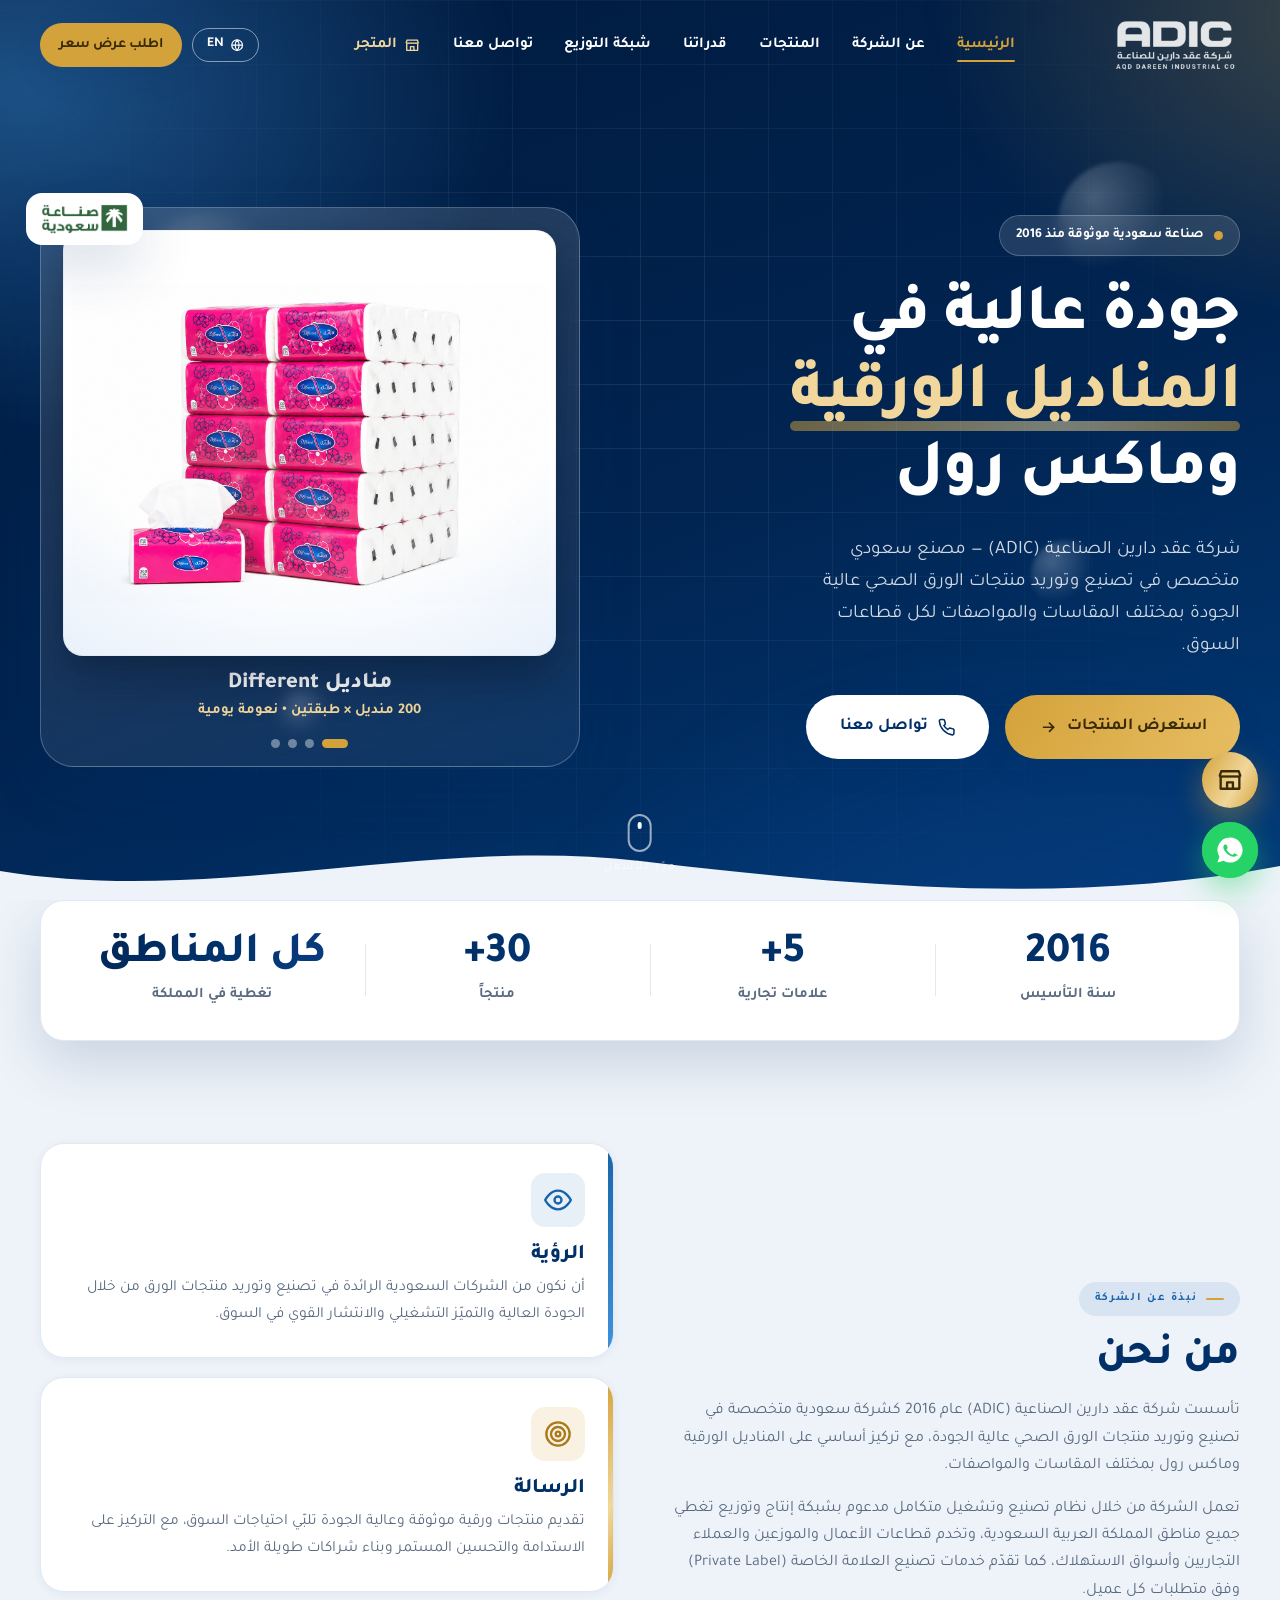
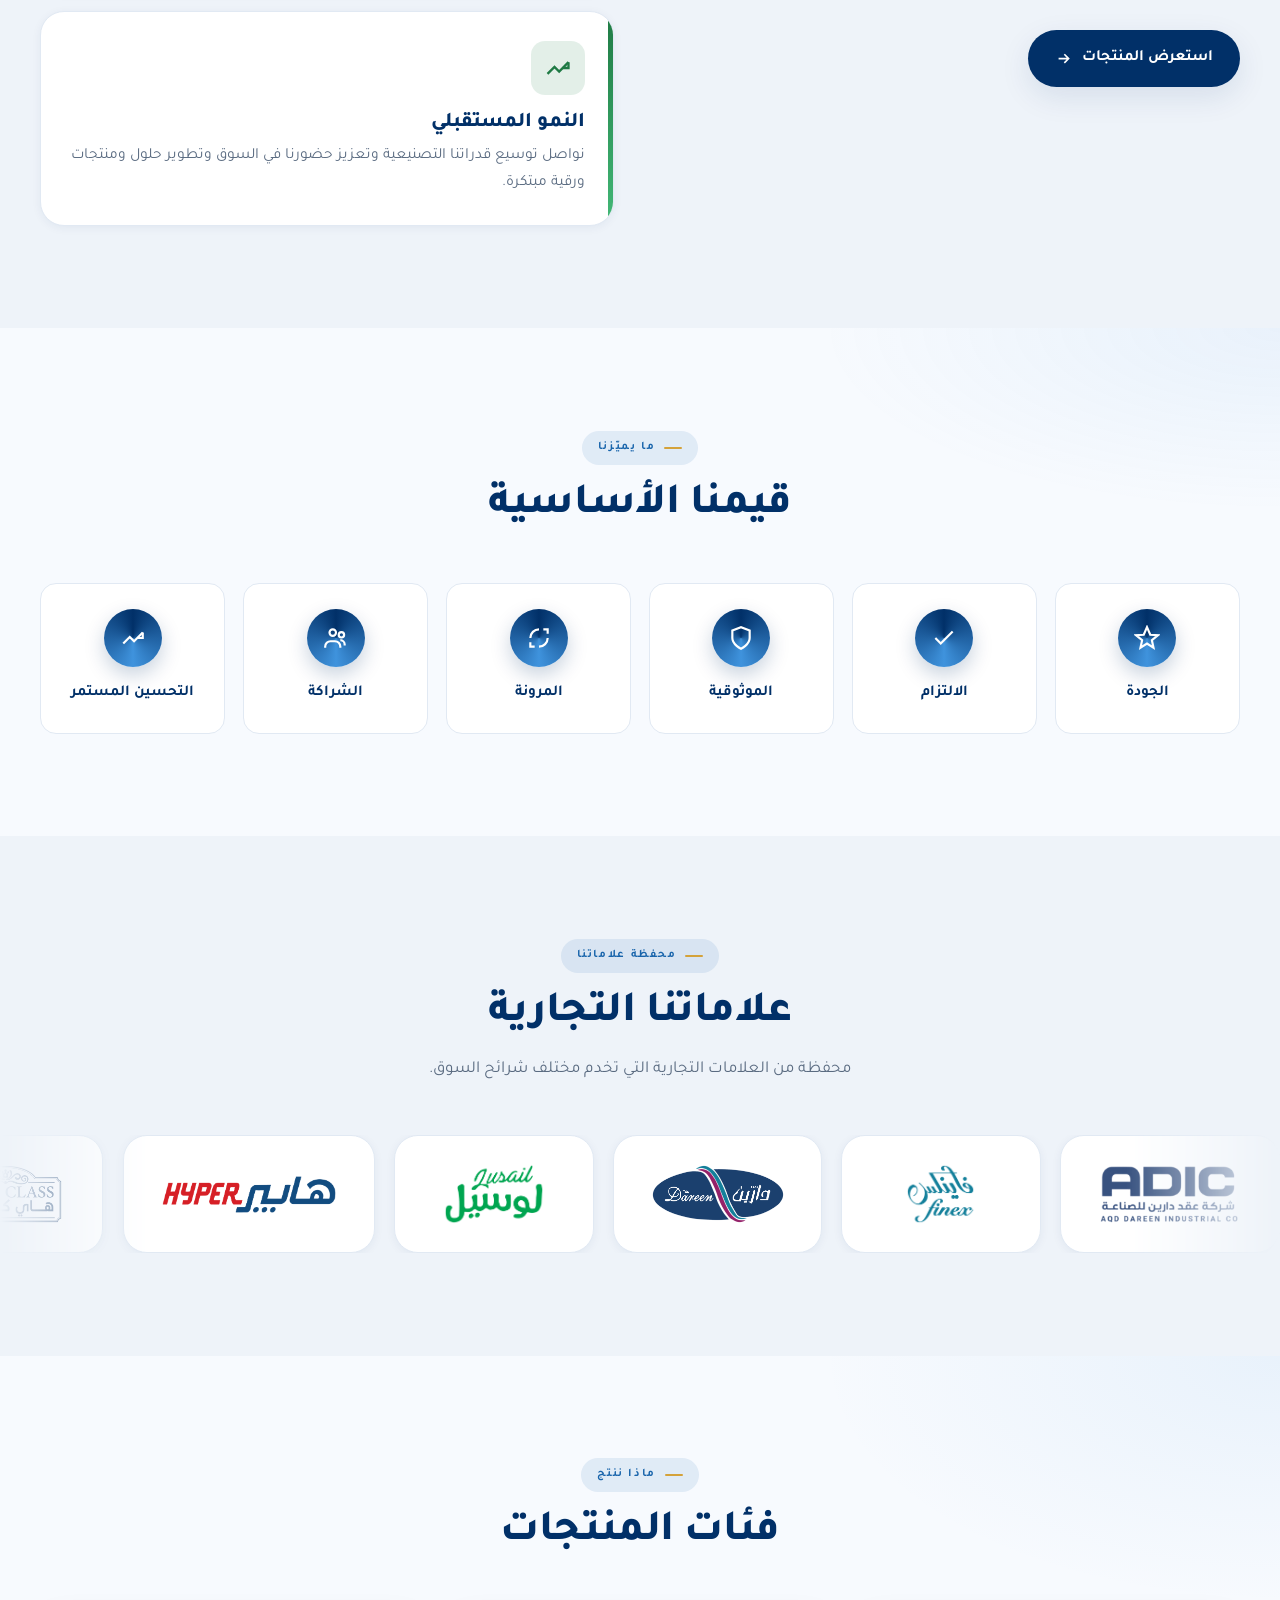
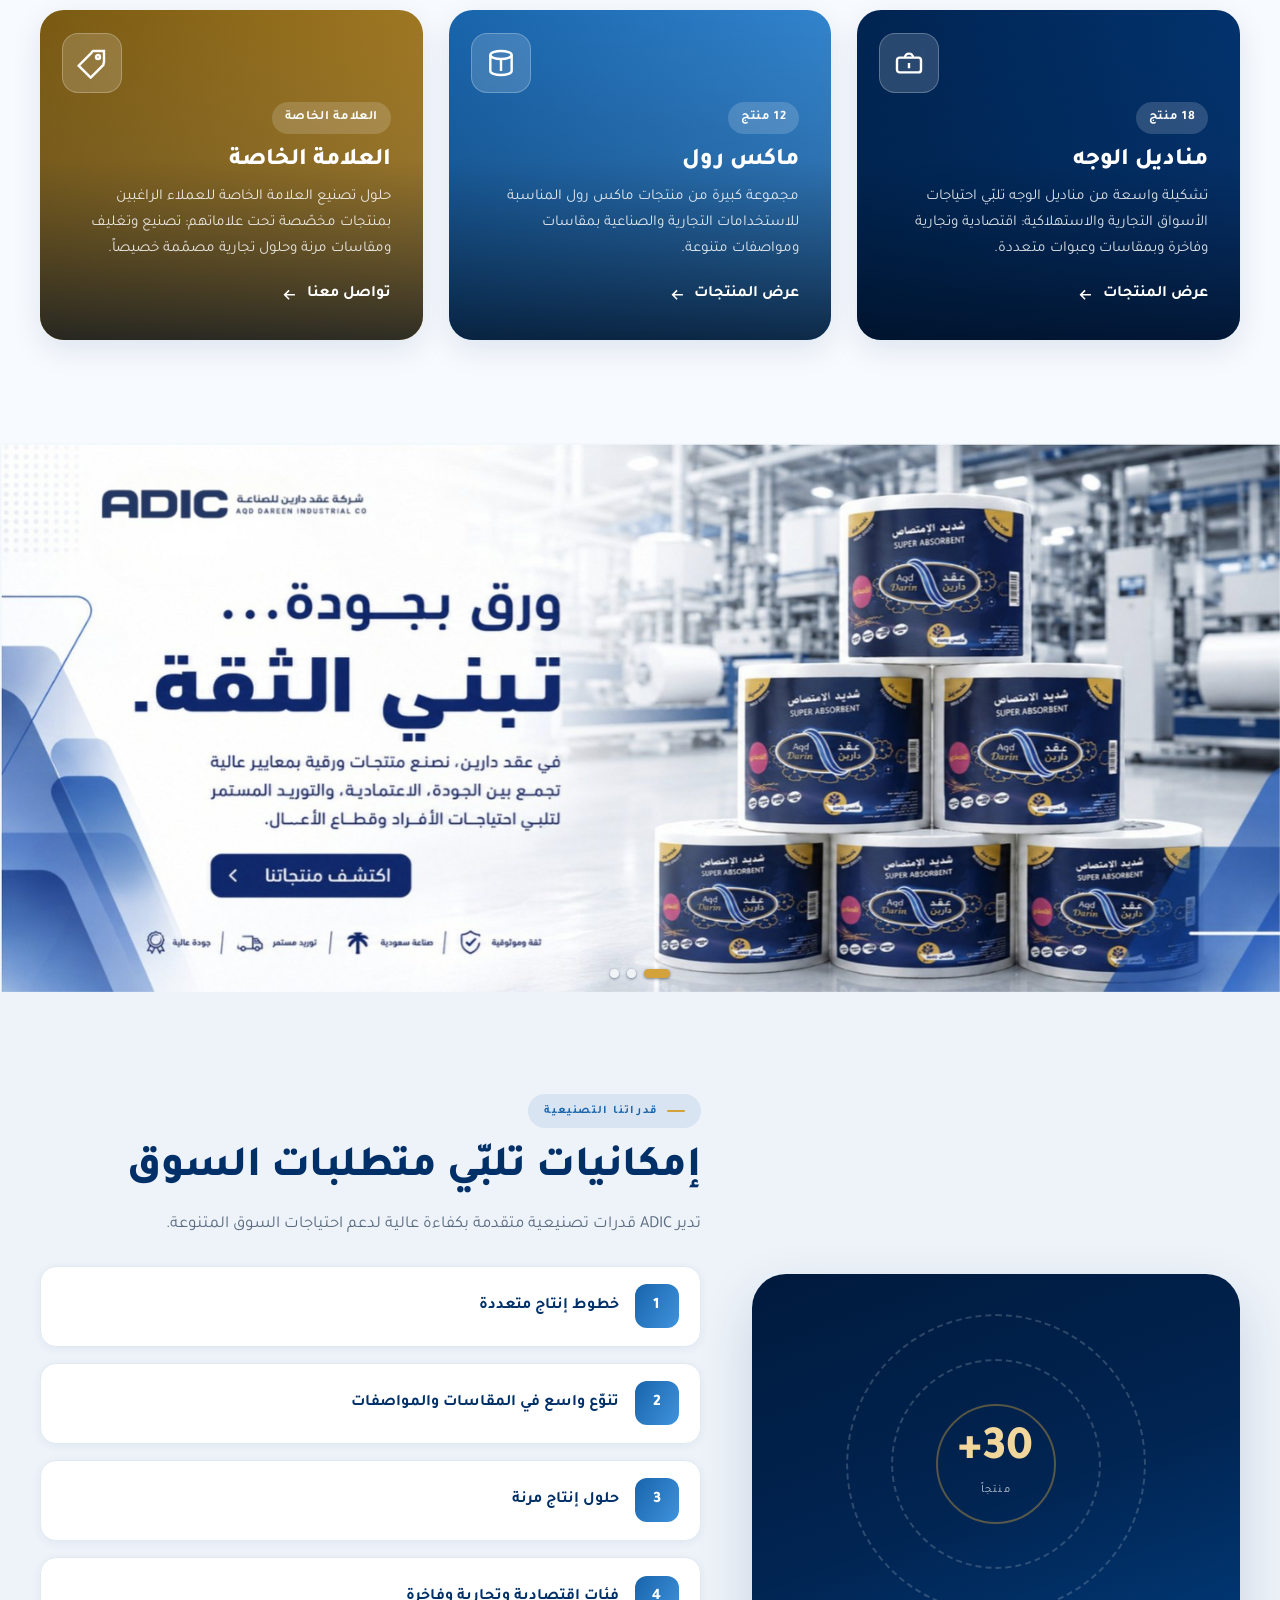
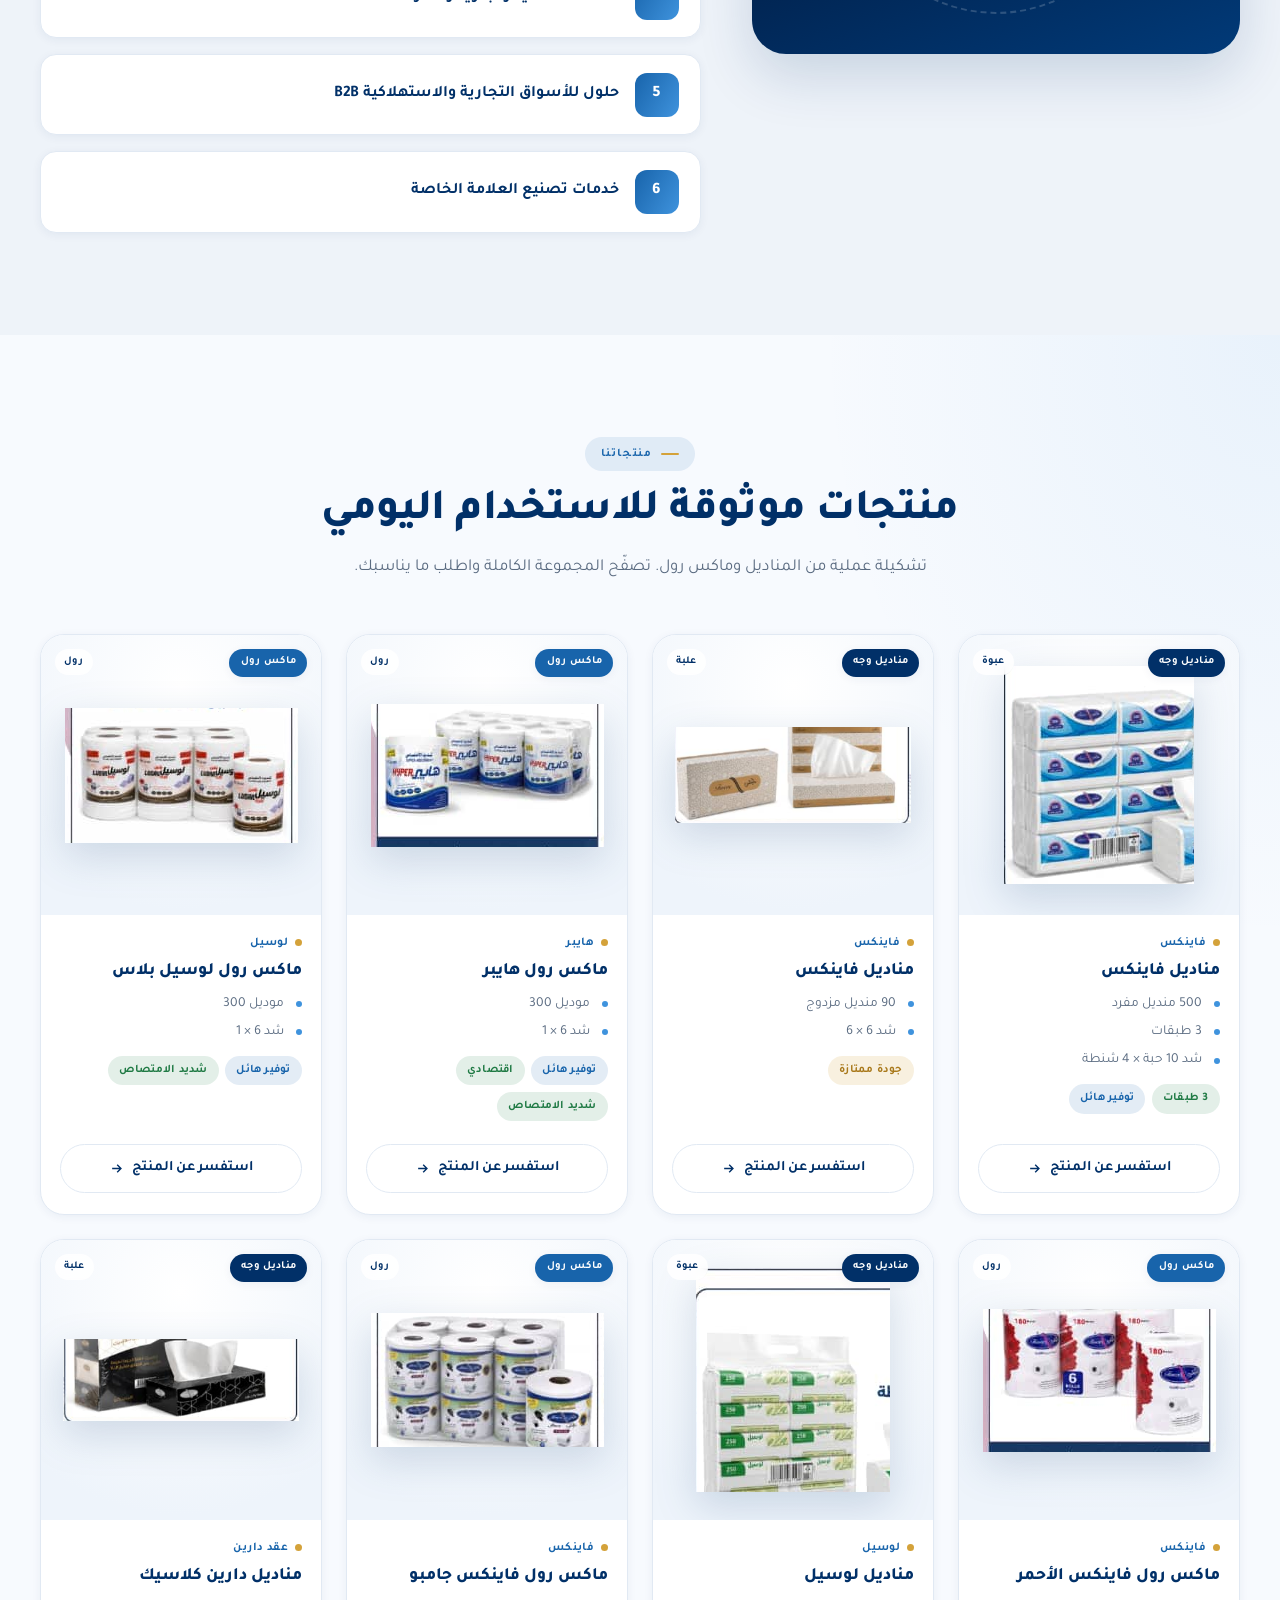
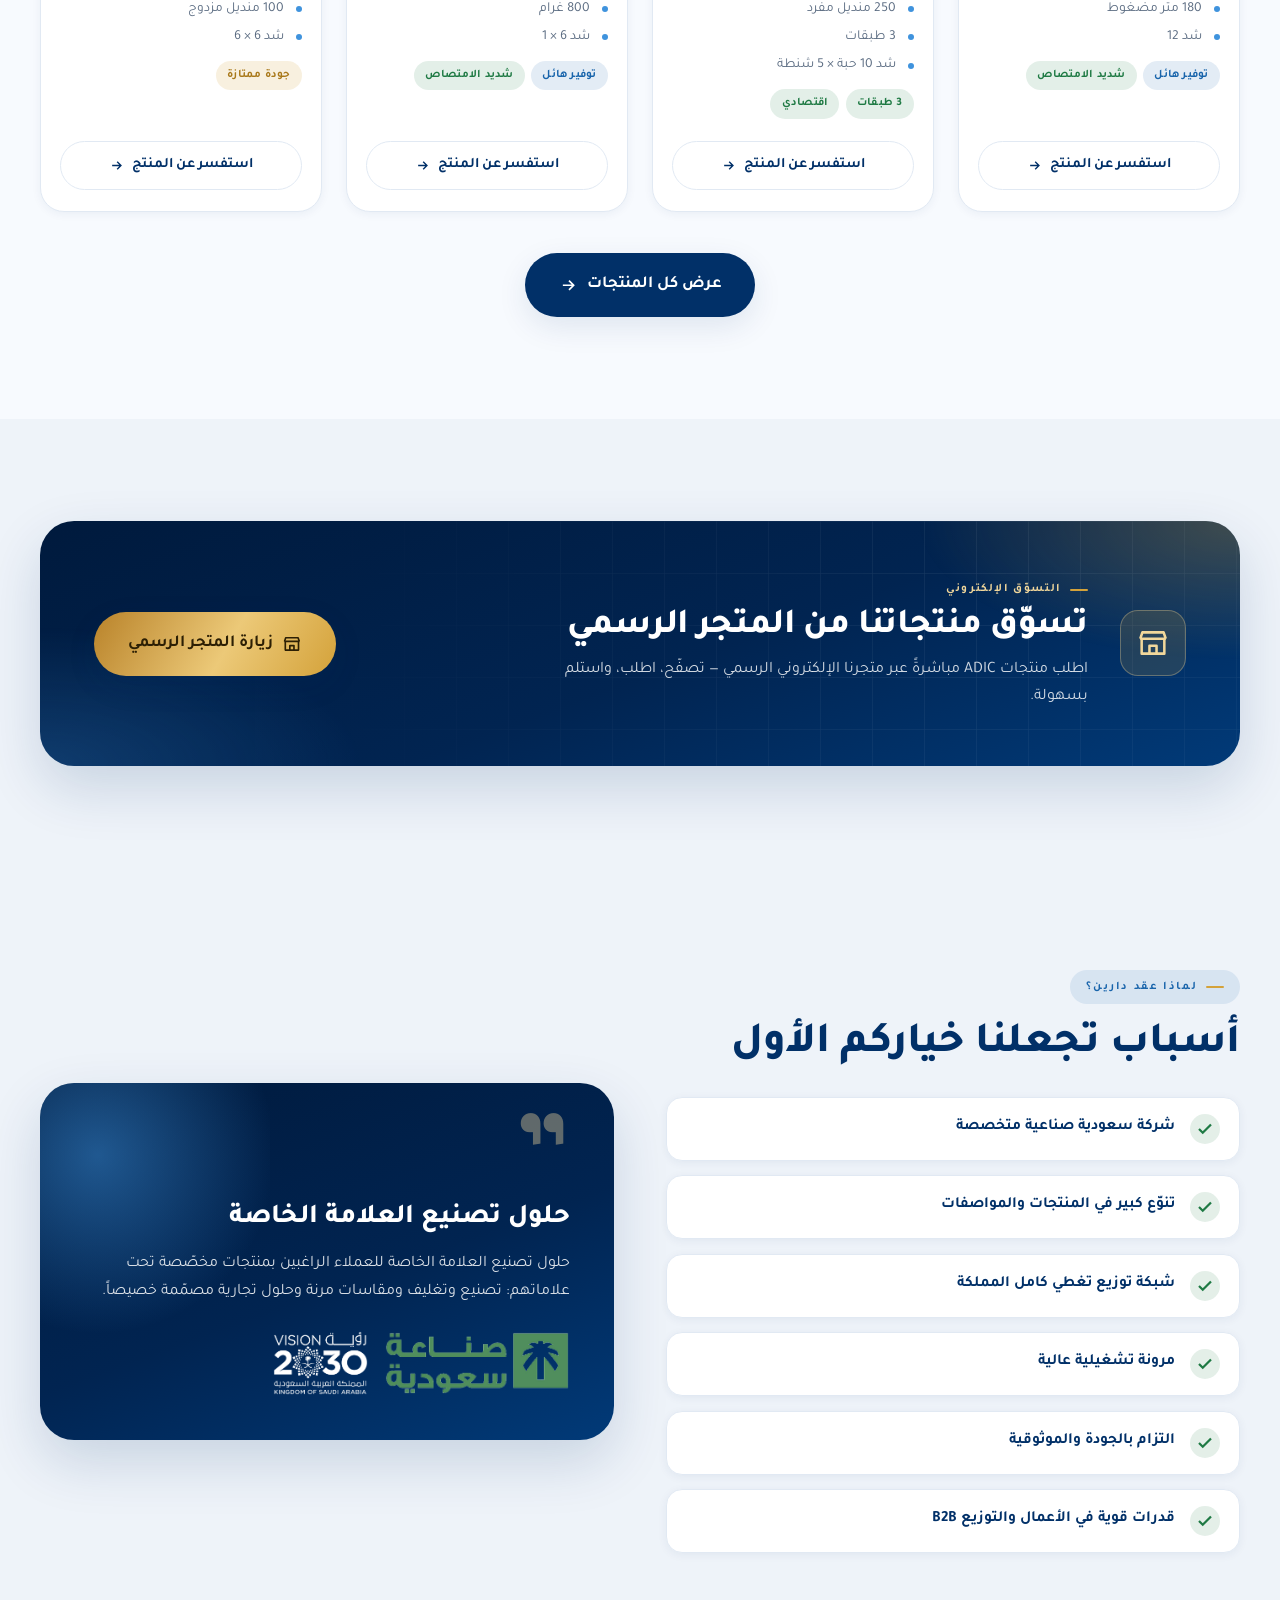
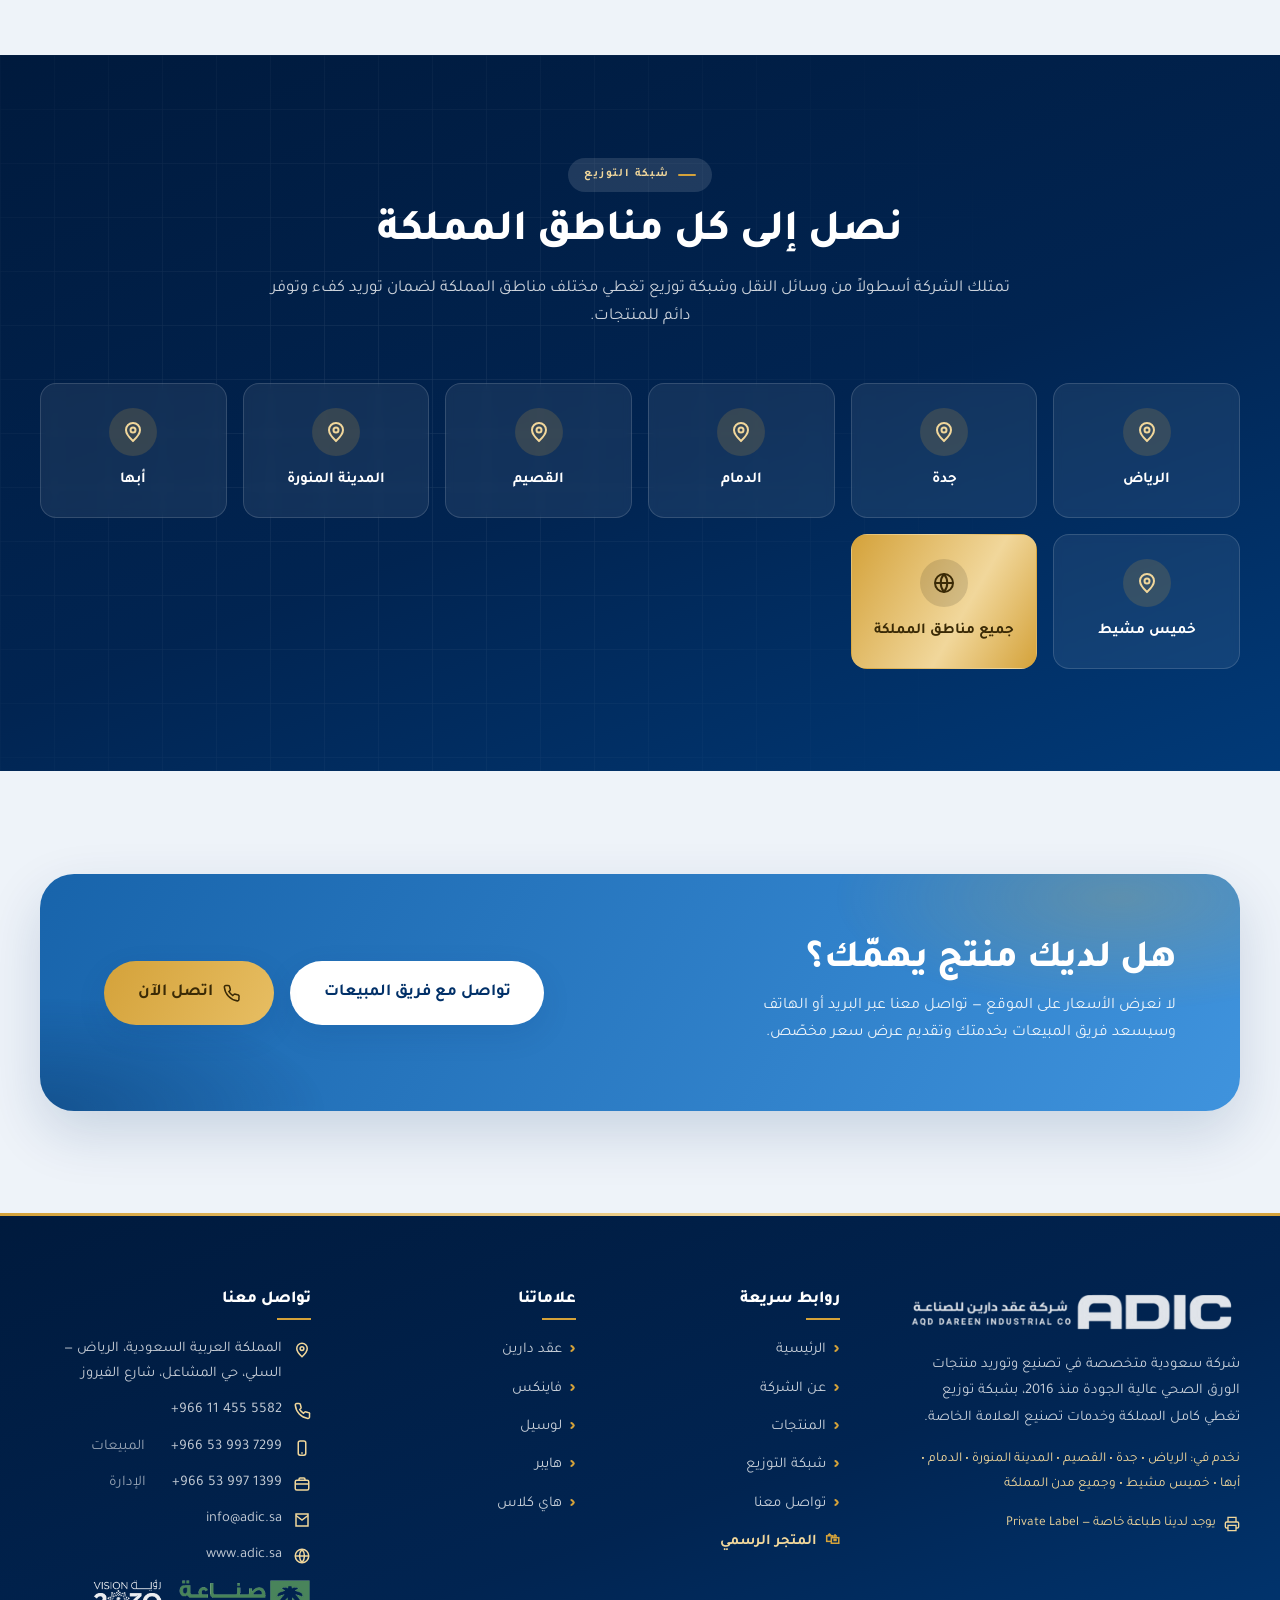
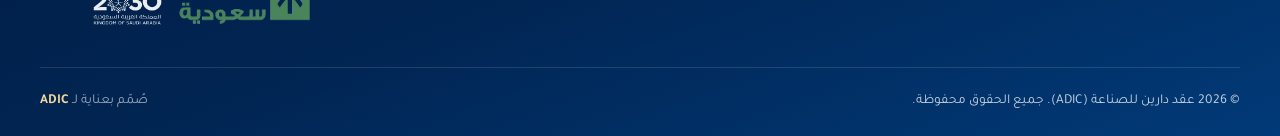
==== commit 61d89e53: "Home: 4-image hero + full-width banner slideshow; fix stale-cache on deploy Hero slideshow expanded " ====
--- a/index.html
+++ b/index.html
@@ -12,7 +12,7 @@
 <link rel="preconnect" href="https://fonts.googleapis.com">
 <link rel="preconnect" href="https://fonts.gstatic.com" crossorigin>
 <link href="https://fonts.googleapis.com/css2?family=Montserrat:wght@500;600;700;800&family=Tajawal:wght@400;500;700;800&display=swap" rel="stylesheet">
-<link rel="stylesheet" href="assets/css/styles.css?v=7">
+<link rel="stylesheet" href="assets/css/styles.css?v=8">
 </head>
 <body>
 <a href="#main" class="skip-link" data-i18n="skip">تخطٍ إلى المحتوى</a>
@@ -87,16 +87,20 @@
       <div class="hero-card">
         <div class="slides" id="heroSlides">
           <div class="slide active">
-            <div class="slide__media"><img src="assets/img/hero/slide-facial.jpg" alt="Facial tissue" fetchpriority="high"></div>
-            <div class="slide__cap"><h3 data-i18n="hero_slide_1_t">مناديل الوجه</h3><p data-i18n="hero_slide_1_d">اقتصادية • تجارية • فاخرة</p></div>
+            <div class="slide__media"><img src="assets/img/slideshow/s1.jpeg" alt="Different facial tissue" fetchpriority="high"></div>
+            <div class="slide__cap"><h3 data-i18n="hero_slide_1_t">مناديل Different</h3><p data-i18n="hero_slide_1_d">200 منديل × طبقتين • نعومة يومية</p></div>
           </div>
           <div class="slide">
-            <div class="slide__media"><img src="assets/img/hero/slide-maxi.jpg" alt="Maxi roll" loading="lazy"></div>
-            <div class="slide__cap"><h3 data-i18n="hero_slide_2_t">ماكس رول</h3><p data-i18n="hero_slide_2_d">للاستخدام التجاري والصناعي</p></div>
+            <div class="slide__media"><img src="assets/img/slideshow/s2.jpeg" alt="Aqd Dareen Maxi Roll 300m" loading="lazy"></div>
+            <div class="slide__cap"><h3 data-i18n="hero_slide_2_t">ماكس رول عقد دارين 300م</h3><p data-i18n="hero_slide_2_d">شديد الامتصاص • عبوة اقتصادية</p></div>
           </div>
           <div class="slide">
-            <div class="slide__media"><img src="assets/img/hero/slide-private.jpg" alt="Private label" loading="lazy"></div>
-            <div class="slide__cap"><h3 data-i18n="hero_slide_3_t">العلامة الخاصة</h3><p data-i18n="hero_slide_3_d">Private Label لعلامتك التجارية</p></div>
+            <div class="slide__media"><img src="assets/img/slideshow/s3.jpeg" alt="Finex facial tissue" loading="lazy"></div>
+            <div class="slide__cap"><h3 data-i18n="hero_slide_3_t">مناديل Finex</h3><p data-i18n="hero_slide_3_d">نعومة ونقاء لكل يوم</p></div>
+          </div>
+          <div class="slide">
+            <div class="slide__media"><img src="assets/img/slideshow/s4.jpeg" alt="Aqd Dareen Maxi Roll 1000g" loading="lazy"></div>
+            <div class="slide__cap"><h3 data-i18n="hero_slide_4_t">ماكس رول عقد دارين 1000جم</h3><p data-i18n="hero_slide_4_d">شديد الامتصاص • للاستخدام المكثف</p></div>
           </div>
         </div>
         <div class="slide-dots" id="slideDots"></div>
@@ -218,6 +222,16 @@
       </a>
     </div>
   </div>
+</section>
+
+<!-- ====================== BANNER SLIDESHOW ====================== -->
+<section class="banner-band" aria-roledescription="carousel" aria-label="ADIC">
+  <div class="banner-slider" id="bannerSlides">
+    <div class="bslide is-on"><img src="assets/img/banners/b1.jpg" alt="عقد دارين للصناعة — ADIC" loading="lazy"></div>
+    <div class="bslide"><img src="assets/img/banners/b2.jpg" alt="عقد دارين للصناعة — ADIC" loading="lazy"></div>
+    <div class="bslide"><img src="assets/img/banners/b3.jpg" alt="عقد دارين للصناعة — ADIC" loading="lazy"></div>
+  </div>
+  <div class="banner-dots" id="bannerDots" aria-hidden="true"></div>
 </section>
 
 <!-- ======================== CAPABILITIES ======================== -->
@@ -450,8 +464,8 @@
 </a>
 <a class="wa-float" id="waFloat" href="#" target="_blank" rel="noopener" aria-label="WhatsApp"><svg viewBox="0 0 24 24" fill="currentColor"><path d="M12 2a10 10 0 0 0-8.5 15.3L2 22l4.8-1.5A10 10 0 1 0 12 2Zm5.3 14.1c-.2.6-1.3 1.2-1.8 1.2-.5.1-1 .1-1.7-.1-.4-.1-.9-.3-1.5-.6-2.7-1.2-4.4-3.9-4.6-4.1-.1-.2-1-1.4-1-2.6s.6-1.8.9-2.1c.2-.2.4-.3.6-.3h.5c.2 0 .4 0 .6.5l.8 1.9c.1.2.1.4 0 .5l-.3.5-.3.3c-.2.2-.3.4-.1.7.2.3.9 1.4 1.9 2.3 1.3 1.1 2.3 1.5 2.6 1.6.2.1.4.1.5-.1l.7-.9c.2-.2.4-.2.6-.1l1.8.9c.3.1.4.2.5.3.1.2.1.6-.1 1.2Z"/></svg></a>
 
-<script src="assets/js/data.js?v=7"></script>
-<script src="assets/js/i18n.js?v=7"></script>
-<script src="assets/js/main.js?v=7"></script>
+<script src="assets/js/data.js?v=8"></script>
+<script src="assets/js/i18n.js?v=8"></script>
+<script src="assets/js/main.js?v=8"></script>
 </body>
 </html>
--- a/assets/css/styles.css
+++ b/assets/css/styles.css
@@ -283,6 +283,19 @@
 .slide-dots{position:absolute;inset-block-end:1.1rem;inset-inline:0;display:flex;justify-content:center;gap:.5rem;z-index:3}
 .slide-dots button{width:9px;height:9px;border-radius:50%;background:rgba(255,255,255,.4);transition:.3s}
 .slide-dots button.active{background:var(--gold);width:26px;border-radius:6px}
+
+/* -------- full-width banner slideshow (auto, no overlay text) -------- */
+.banner-band{position:relative;width:100%;overflow:hidden;background:var(--navy);line-height:0}
+.banner-slider{position:relative;width:100%;aspect-ratio:1920/824;max-height:600px}
+.bslide{position:absolute;inset:0;opacity:0;transition:opacity .9s ease;pointer-events:none}
+.bslide.is-on{opacity:1;pointer-events:auto}
+.bslide img{width:100%;height:100%;object-fit:cover;object-position:center;display:block}
+.banner-dots{position:absolute;inset-inline:0;inset-block-end:.9rem;display:flex;justify-content:center;gap:.5rem;z-index:2;line-height:1}
+.banner-dots button{width:9px;height:9px;padding:0;border:0;border-radius:50%;cursor:pointer;background:rgba(255,255,255,.6);box-shadow:0 1px 3px rgba(9,20,44,.5);transition:.3s}
+.banner-dots button.active{background:var(--gold);width:26px;border-radius:6px}
+/* banners carry baked-in Arabic copy → show on the Arabic experience only */
+html[lang="en"] .banner-band{display:none}
+
 .hero-float-badge{
   position:absolute;inset-block-start:-14px;inset-inline-end:-14px;z-index:4;background:#fff;color:var(--navy);
   border-radius:var(--r);padding:.7rem .95rem;box-shadow:var(--sh-3);display:flex;align-items:center;gap:.55rem;
@@ -564,8 +577,8 @@
 .foot-contact li{display:flex;gap:.7rem;align-items:flex-start;font-size:.92rem}
 .foot-contact svg{width:18px;height:18px;color:var(--gold-200);flex-shrink:0;margin-top:.25rem}
 .foot-contact a:hover{color:#fff}
-.foot-emblems{display:flex;align-items:center;gap:1.4rem;flex-wrap:wrap;margin-top:.4rem}
-.foot-emblems img{height:58px;width:auto;opacity:.92;transition:transform .4s,opacity .4s}
+.foot-emblems{display:flex;align-items:center;gap:1rem;flex-wrap:nowrap;margin-top:.4rem}
+.foot-emblems img{height:46px;width:auto;max-width:100%;object-fit:contain;opacity:.92;transition:transform .4s,opacity .4s}
 .foot-emblems img:hover{transform:translateY(-4px) scale(1.04);opacity:1}
 .footer__private{font-size:.84rem;color:var(--gold-200);margin-top:1rem;display:flex;align-items:center;gap:.5rem}
 .footer__bottom{border-top:1px solid rgba(255,255,255,.12);padding:1.4rem 0;display:flex;
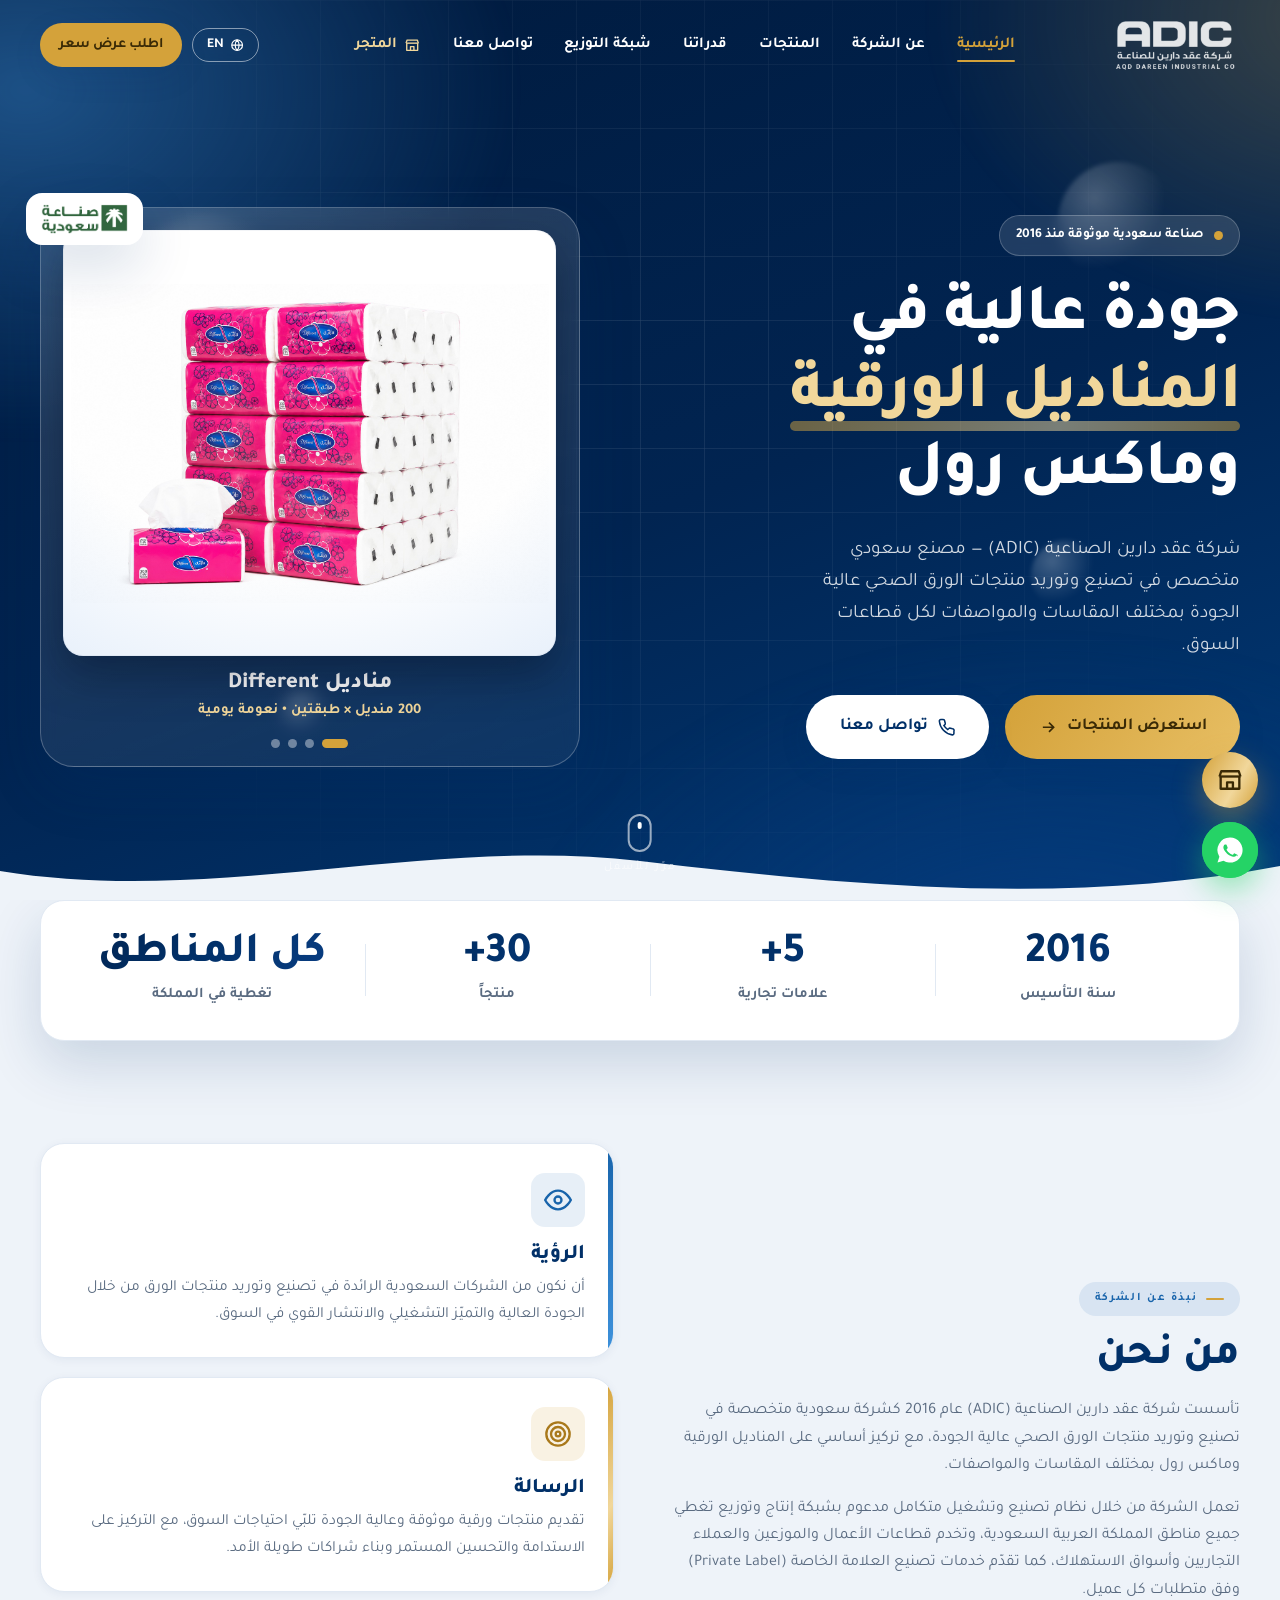
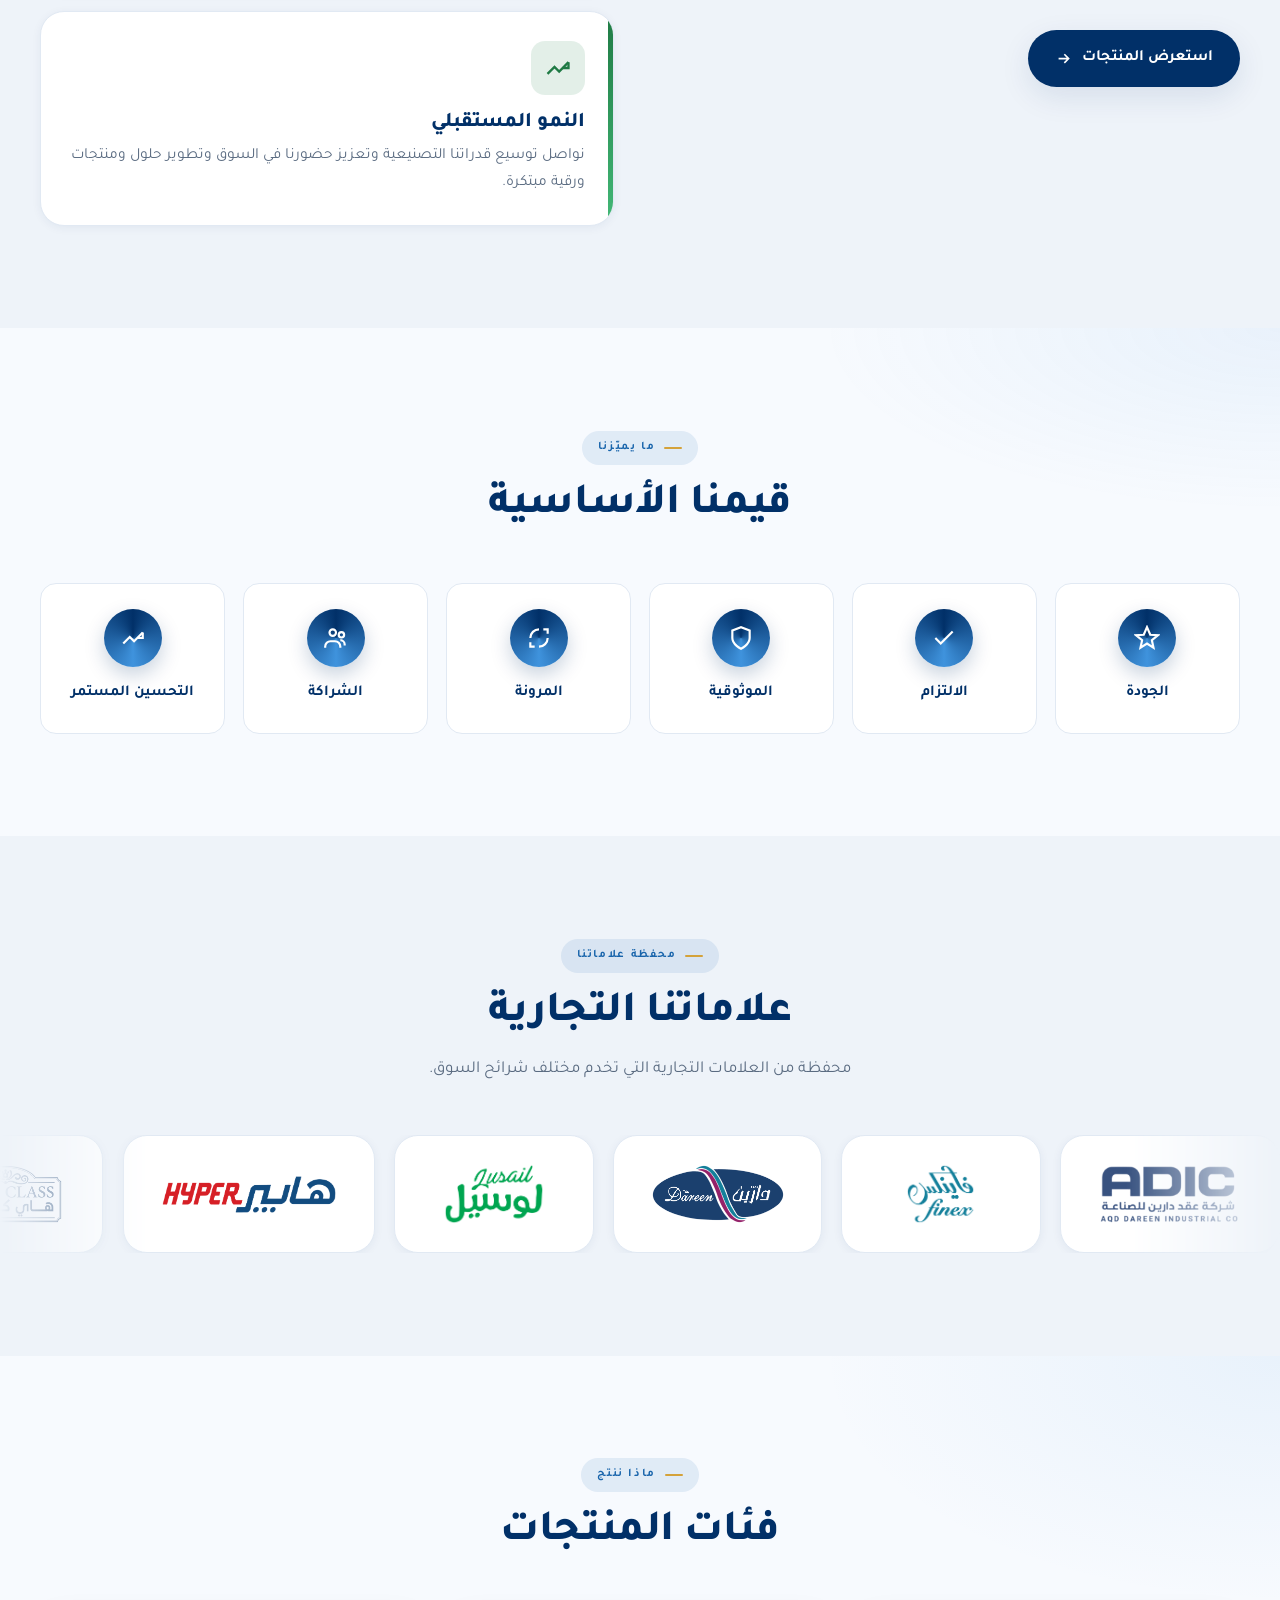
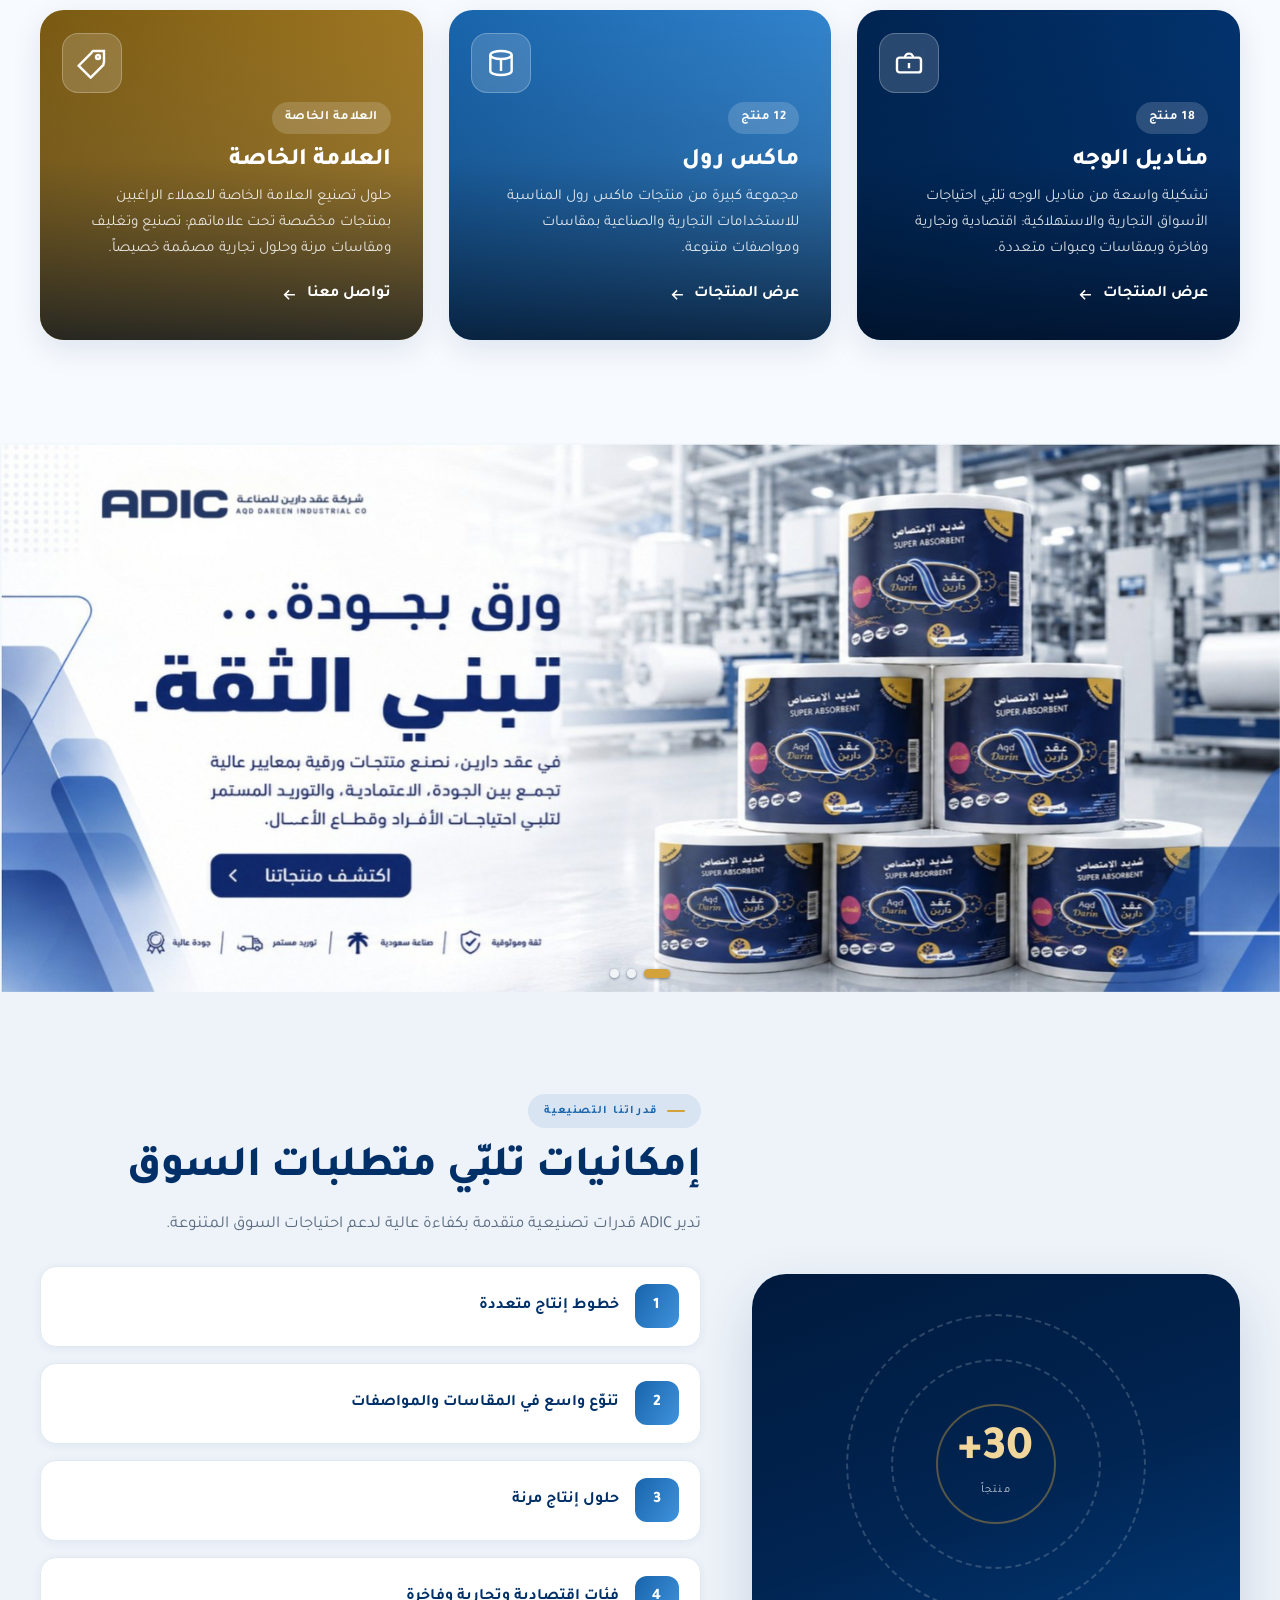
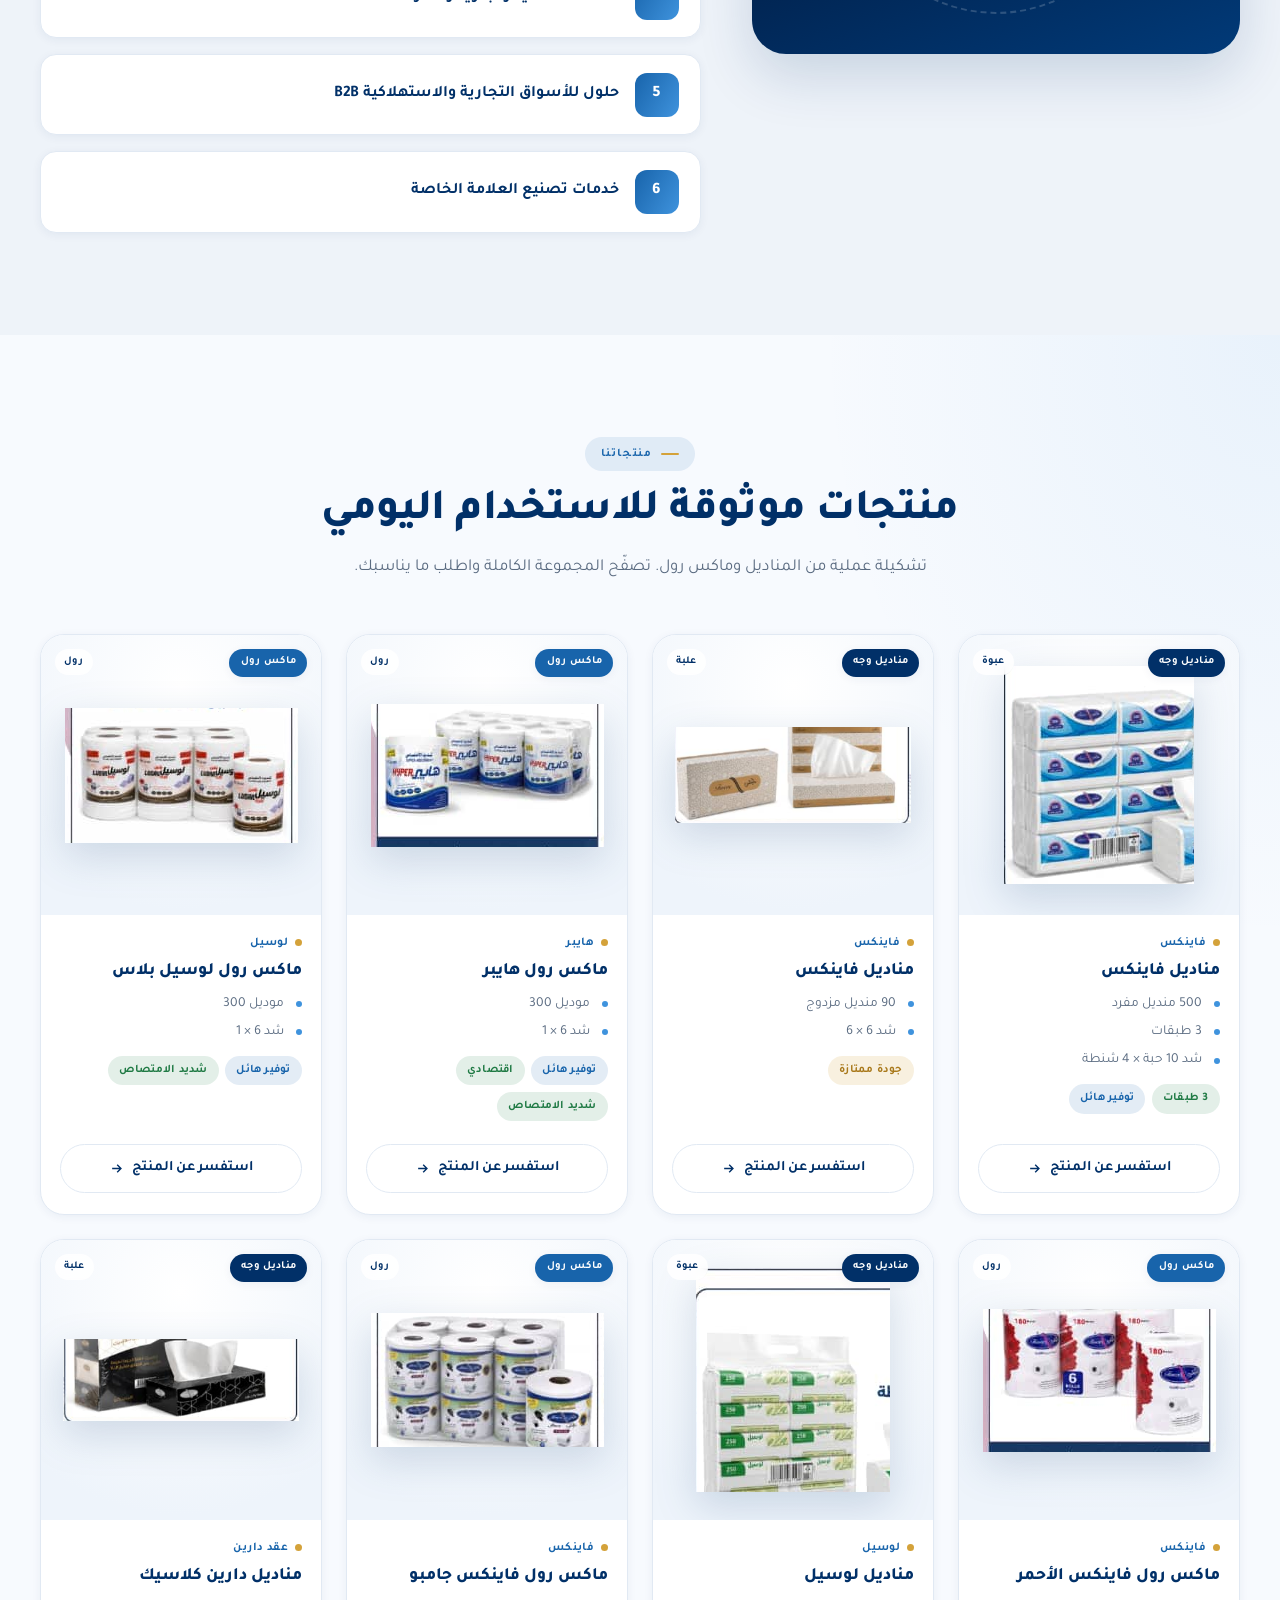
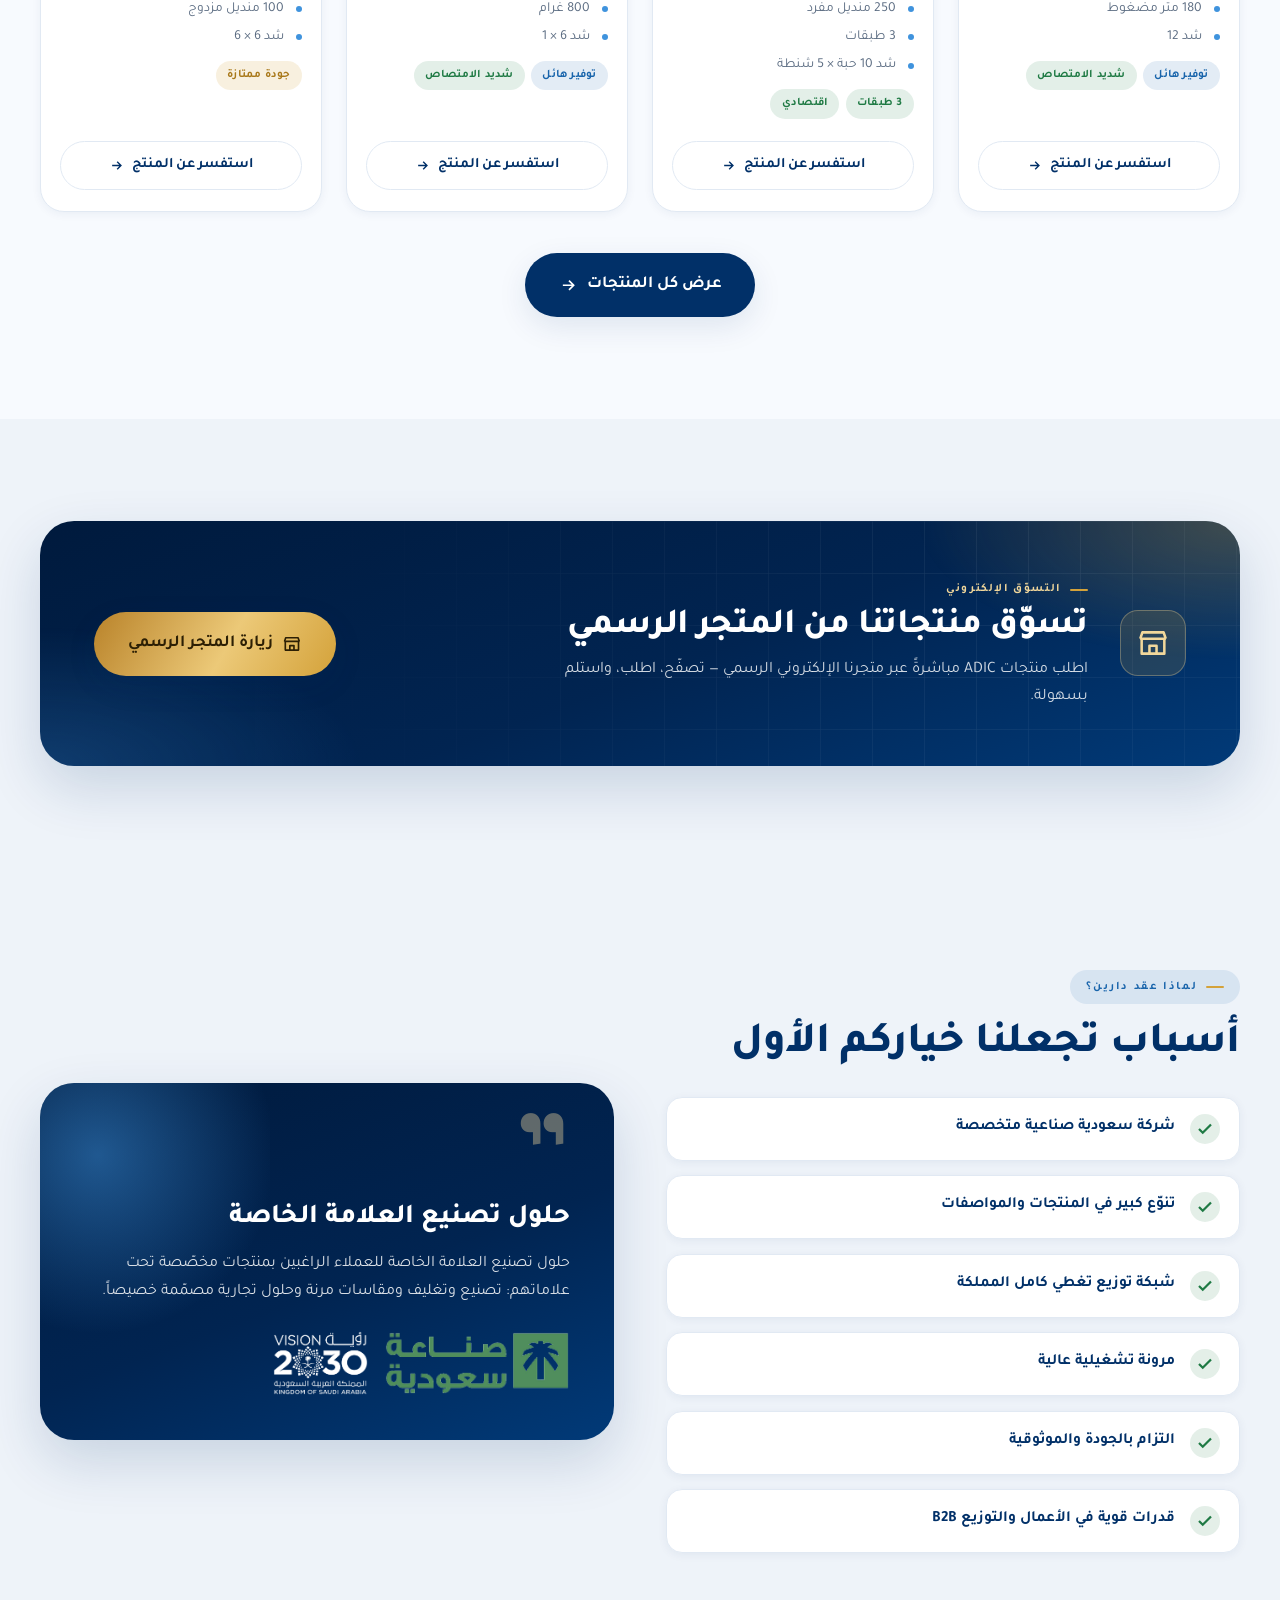
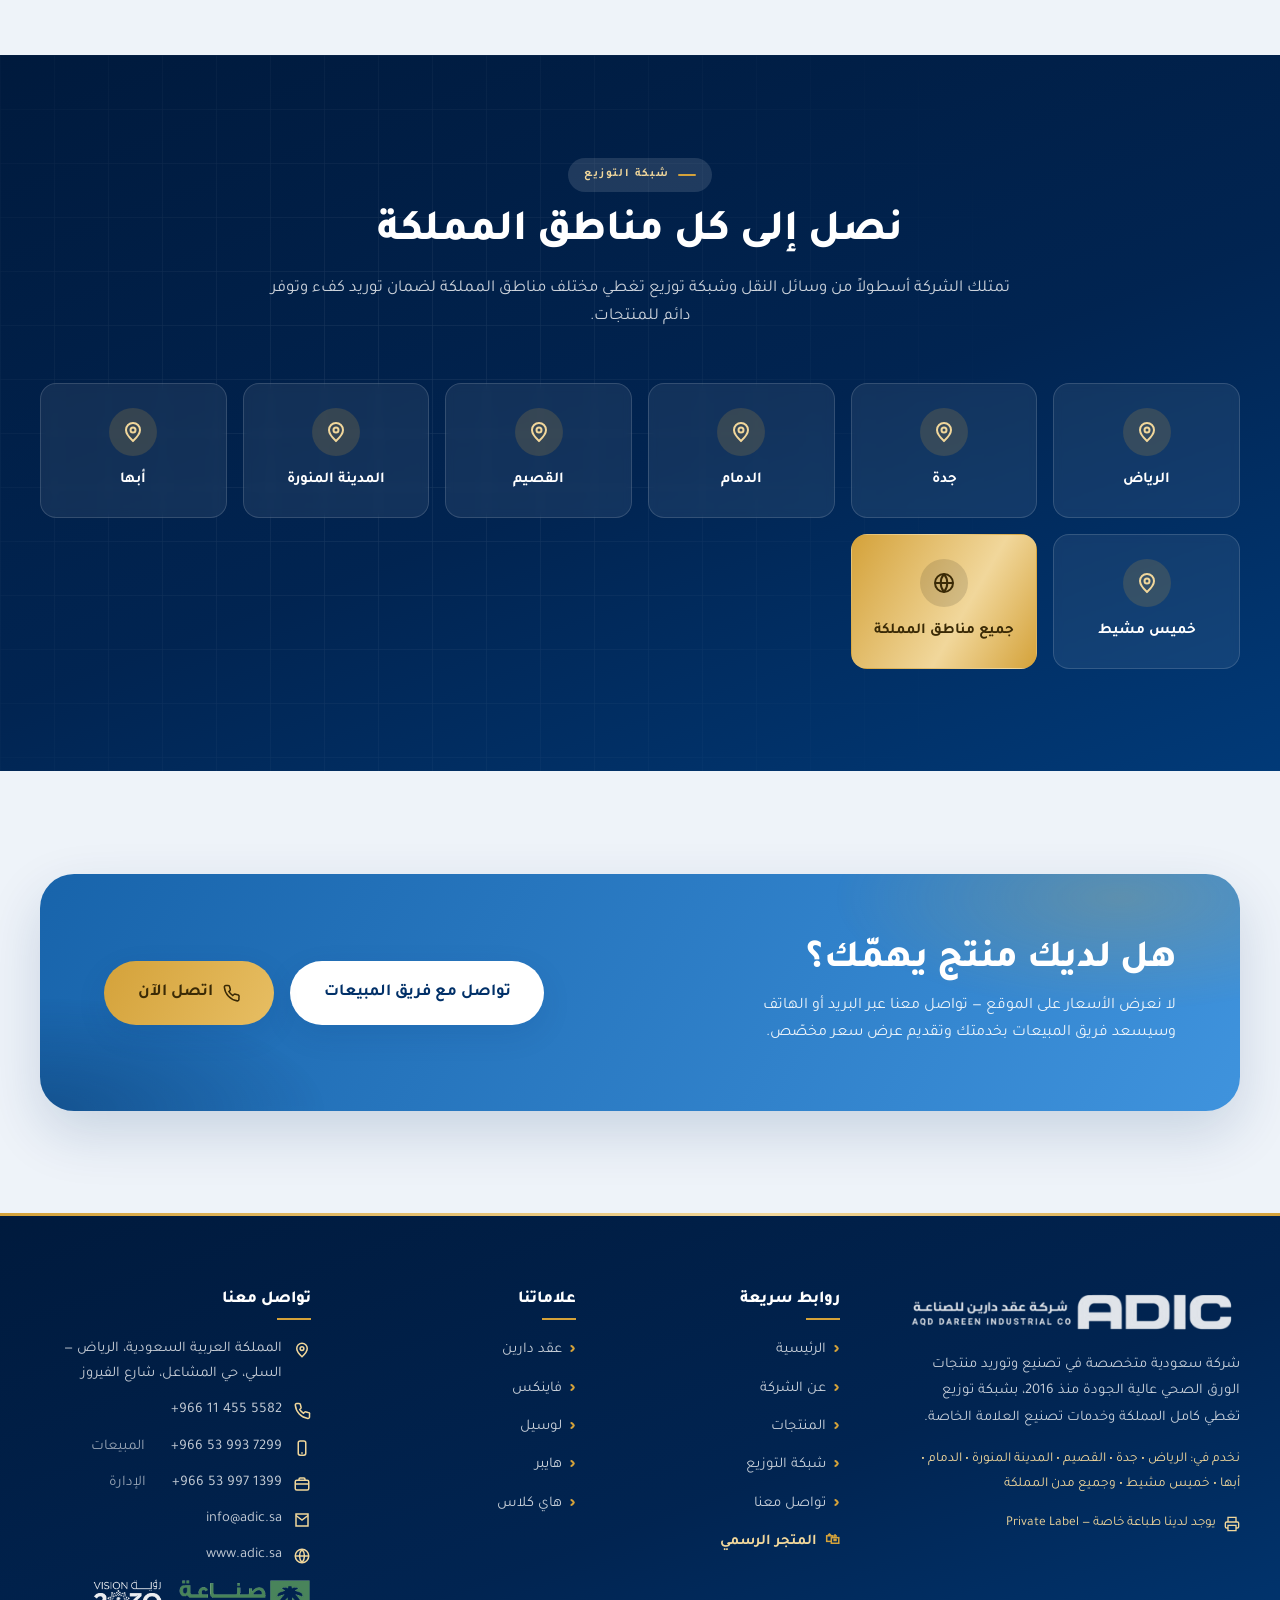
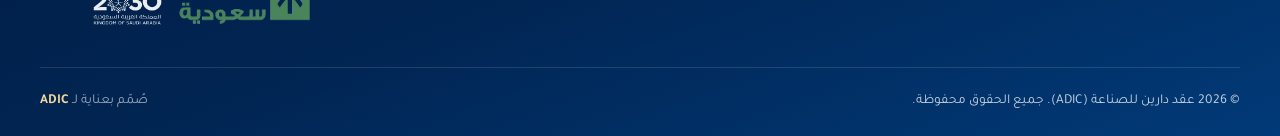
==== commit 99d904c7: "Home banner: make each banner clickable → store-adic.com (new tab) Wrap each .bslide in an anchor us" ====
--- a/index.html
+++ b/index.html
@@ -12,7 +12,7 @@
 <link rel="preconnect" href="https://fonts.googleapis.com">
 <link rel="preconnect" href="https://fonts.gstatic.com" crossorigin>
 <link href="https://fonts.googleapis.com/css2?family=Montserrat:wght@500;600;700;800&family=Tajawal:wght@400;500;700;800&display=swap" rel="stylesheet">
-<link rel="stylesheet" href="assets/css/styles.css?v=8">
+<link rel="stylesheet" href="assets/css/styles.css?v=9">
 </head>
 <body>
 <a href="#main" class="skip-link" data-i18n="skip">تخطٍ إلى المحتوى</a>
@@ -227,9 +227,9 @@
 <!-- ====================== BANNER SLIDESHOW ====================== -->
 <section class="banner-band" aria-roledescription="carousel" aria-label="ADIC">
   <div class="banner-slider" id="bannerSlides">
-    <div class="bslide is-on"><img src="assets/img/banners/b1.jpg" alt="عقد دارين للصناعة — ADIC" loading="lazy"></div>
-    <div class="bslide"><img src="assets/img/banners/b2.jpg" alt="عقد دارين للصناعة — ADIC" loading="lazy"></div>
-    <div class="bslide"><img src="assets/img/banners/b3.jpg" alt="عقد دارين للصناعة — ADIC" loading="lazy"></div>
+    <div class="bslide is-on"><a class="bslide__link" href="https://www.store-adic.com" target="_blank" rel="noopener" data-contact="store" aria-label="زيارة متجر ADIC الإلكتروني"><img src="assets/img/banners/b1.jpg" alt="عقد دارين للصناعة — ADIC" loading="lazy"></a></div>
+    <div class="bslide"><a class="bslide__link" href="https://www.store-adic.com" target="_blank" rel="noopener" data-contact="store" aria-label="زيارة متجر ADIC الإلكتروني"><img src="assets/img/banners/b2.jpg" alt="عقد دارين للصناعة — ADIC" loading="lazy"></a></div>
+    <div class="bslide"><a class="bslide__link" href="https://www.store-adic.com" target="_blank" rel="noopener" data-contact="store" aria-label="زيارة متجر ADIC الإلكتروني"><img src="assets/img/banners/b3.jpg" alt="عقد دارين للصناعة — ADIC" loading="lazy"></a></div>
   </div>
   <div class="banner-dots" id="bannerDots" aria-hidden="true"></div>
 </section>
@@ -464,8 +464,8 @@
 </a>
 <a class="wa-float" id="waFloat" href="#" target="_blank" rel="noopener" aria-label="WhatsApp"><svg viewBox="0 0 24 24" fill="currentColor"><path d="M12 2a10 10 0 0 0-8.5 15.3L2 22l4.8-1.5A10 10 0 1 0 12 2Zm5.3 14.1c-.2.6-1.3 1.2-1.8 1.2-.5.1-1 .1-1.7-.1-.4-.1-.9-.3-1.5-.6-2.7-1.2-4.4-3.9-4.6-4.1-.1-.2-1-1.4-1-2.6s.6-1.8.9-2.1c.2-.2.4-.3.6-.3h.5c.2 0 .4 0 .6.5l.8 1.9c.1.2.1.4 0 .5l-.3.5-.3.3c-.2.2-.3.4-.1.7.2.3.9 1.4 1.9 2.3 1.3 1.1 2.3 1.5 2.6 1.6.2.1.4.1.5-.1l.7-.9c.2-.2.4-.2.6-.1l1.8.9c.3.1.4.2.5.3.1.2.1.6-.1 1.2Z"/></svg></a>
 
-<script src="assets/js/data.js?v=8"></script>
-<script src="assets/js/i18n.js?v=8"></script>
-<script src="assets/js/main.js?v=8"></script>
+<script src="assets/js/data.js?v=9"></script>
+<script src="assets/js/i18n.js?v=9"></script>
+<script src="assets/js/main.js?v=9"></script>
 </body>
 </html>
--- a/assets/css/styles.css
+++ b/assets/css/styles.css
@@ -289,6 +289,7 @@
 .banner-slider{position:relative;width:100%;aspect-ratio:1920/824;max-height:600px}
 .bslide{position:absolute;inset:0;opacity:0;transition:opacity .9s ease;pointer-events:none}
 .bslide.is-on{opacity:1;pointer-events:auto}
+.bslide__link{display:block;width:100%;height:100%;cursor:pointer}
 .bslide img{width:100%;height:100%;object-fit:cover;object-position:center;display:block}
 .banner-dots{position:absolute;inset-inline:0;inset-block-end:.9rem;display:flex;justify-content:center;gap:.5rem;z-index:2;line-height:1}
 .banner-dots button{width:9px;height:9px;padding:0;border:0;border-radius:50%;cursor:pointer;background:rgba(255,255,255,.6);box-shadow:0 1px 3px rgba(9,20,44,.5);transition:.3s}
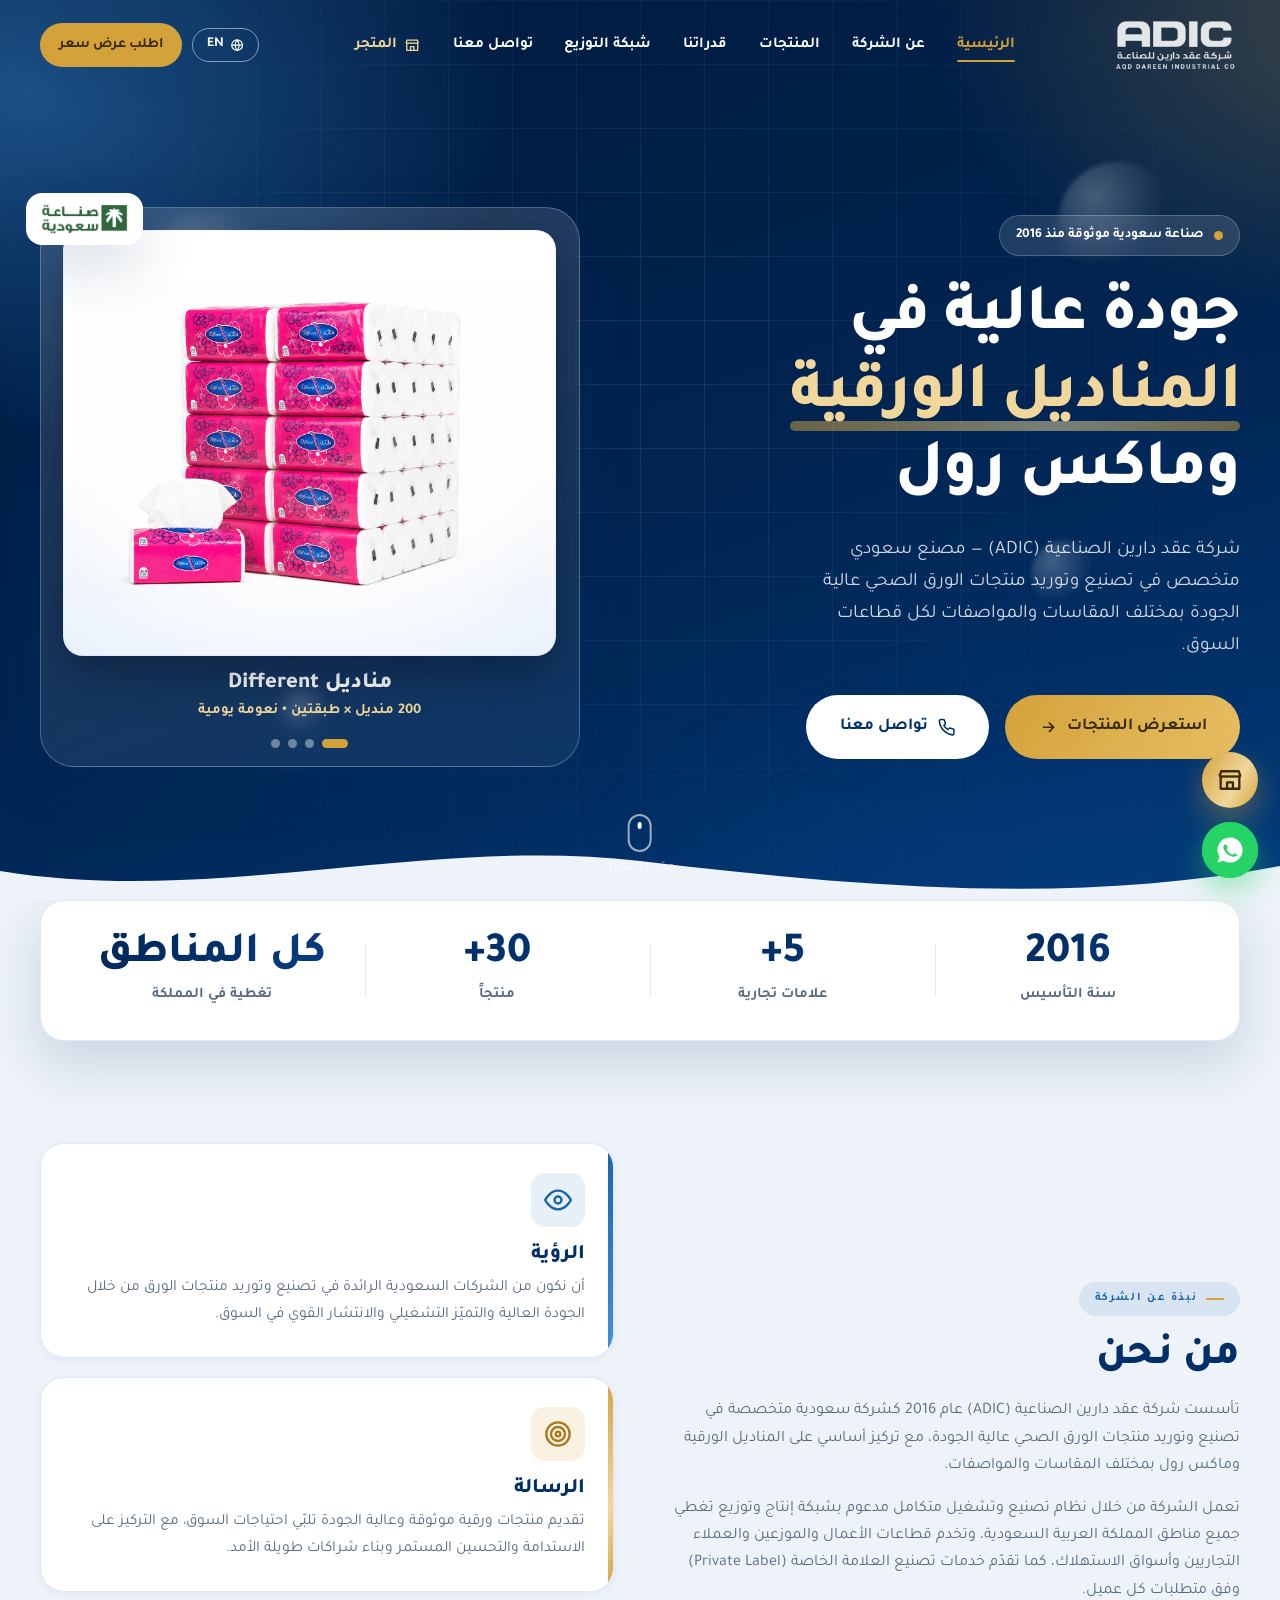
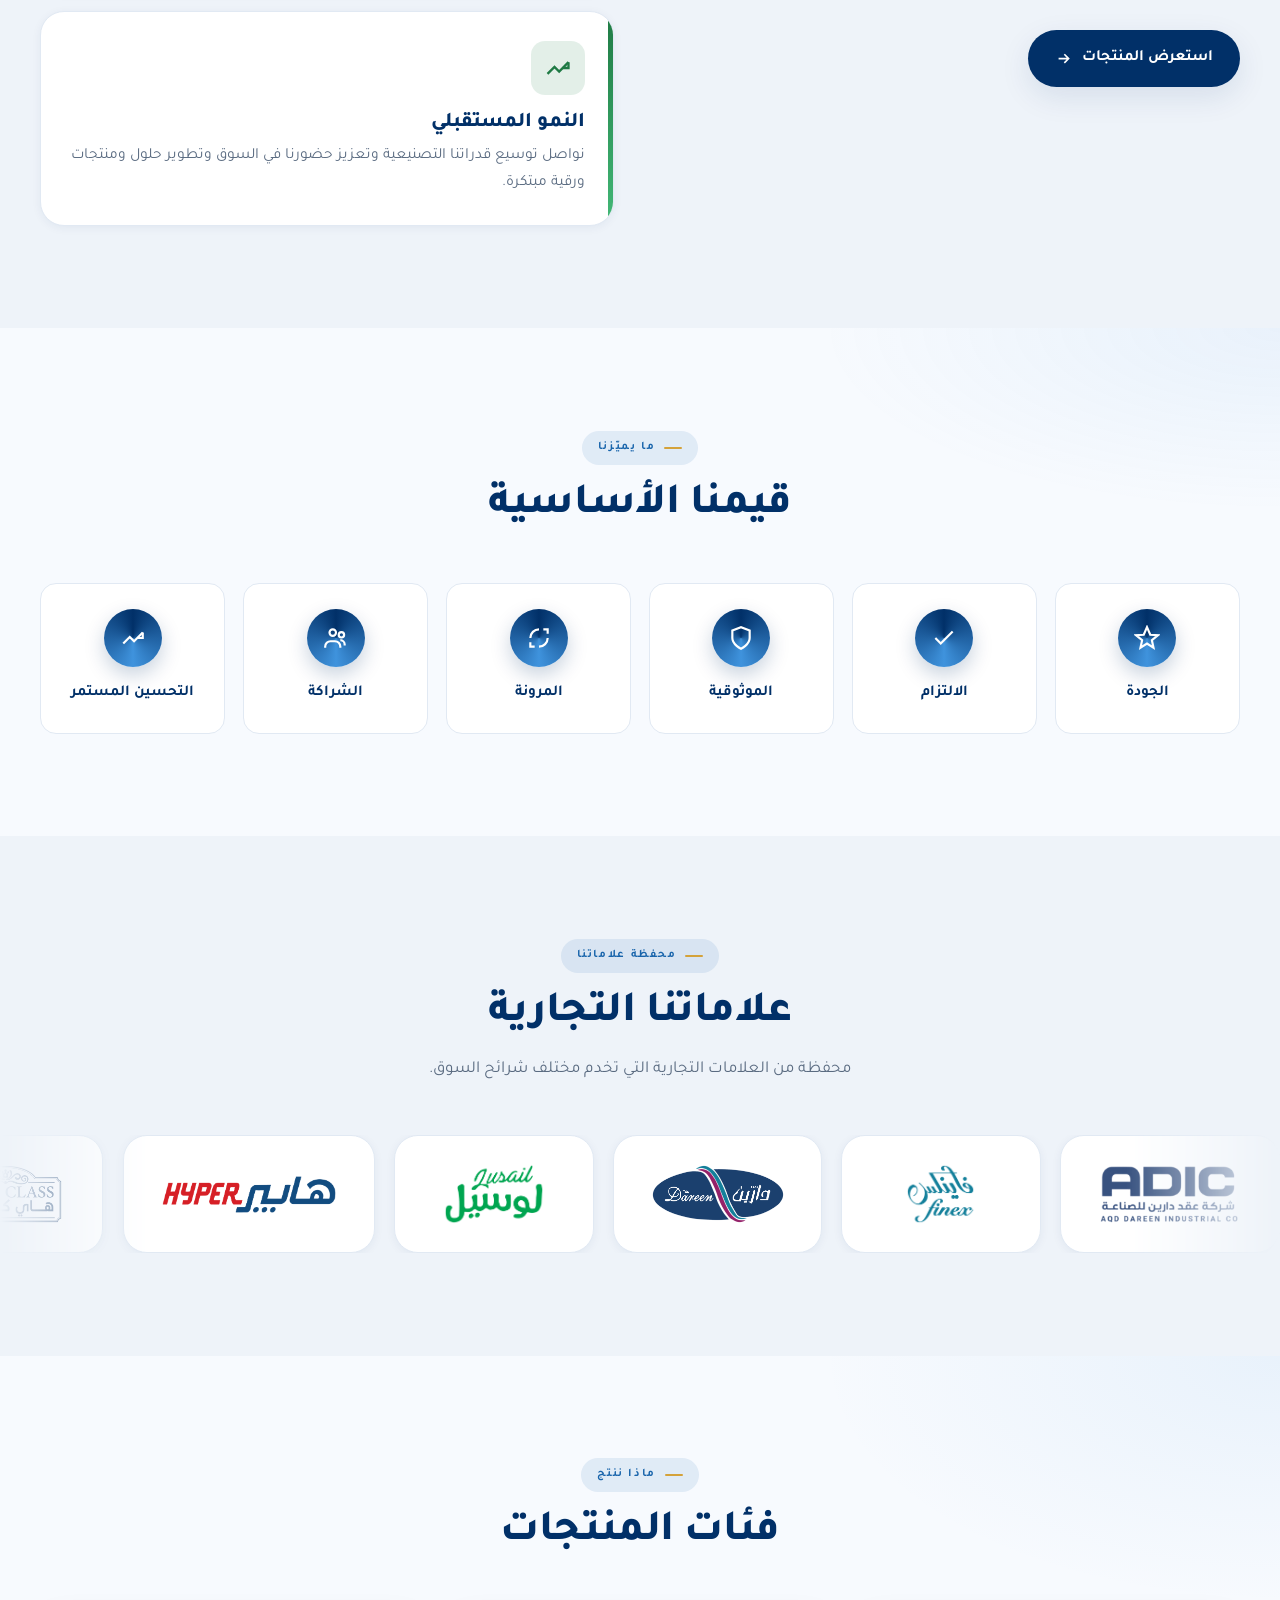
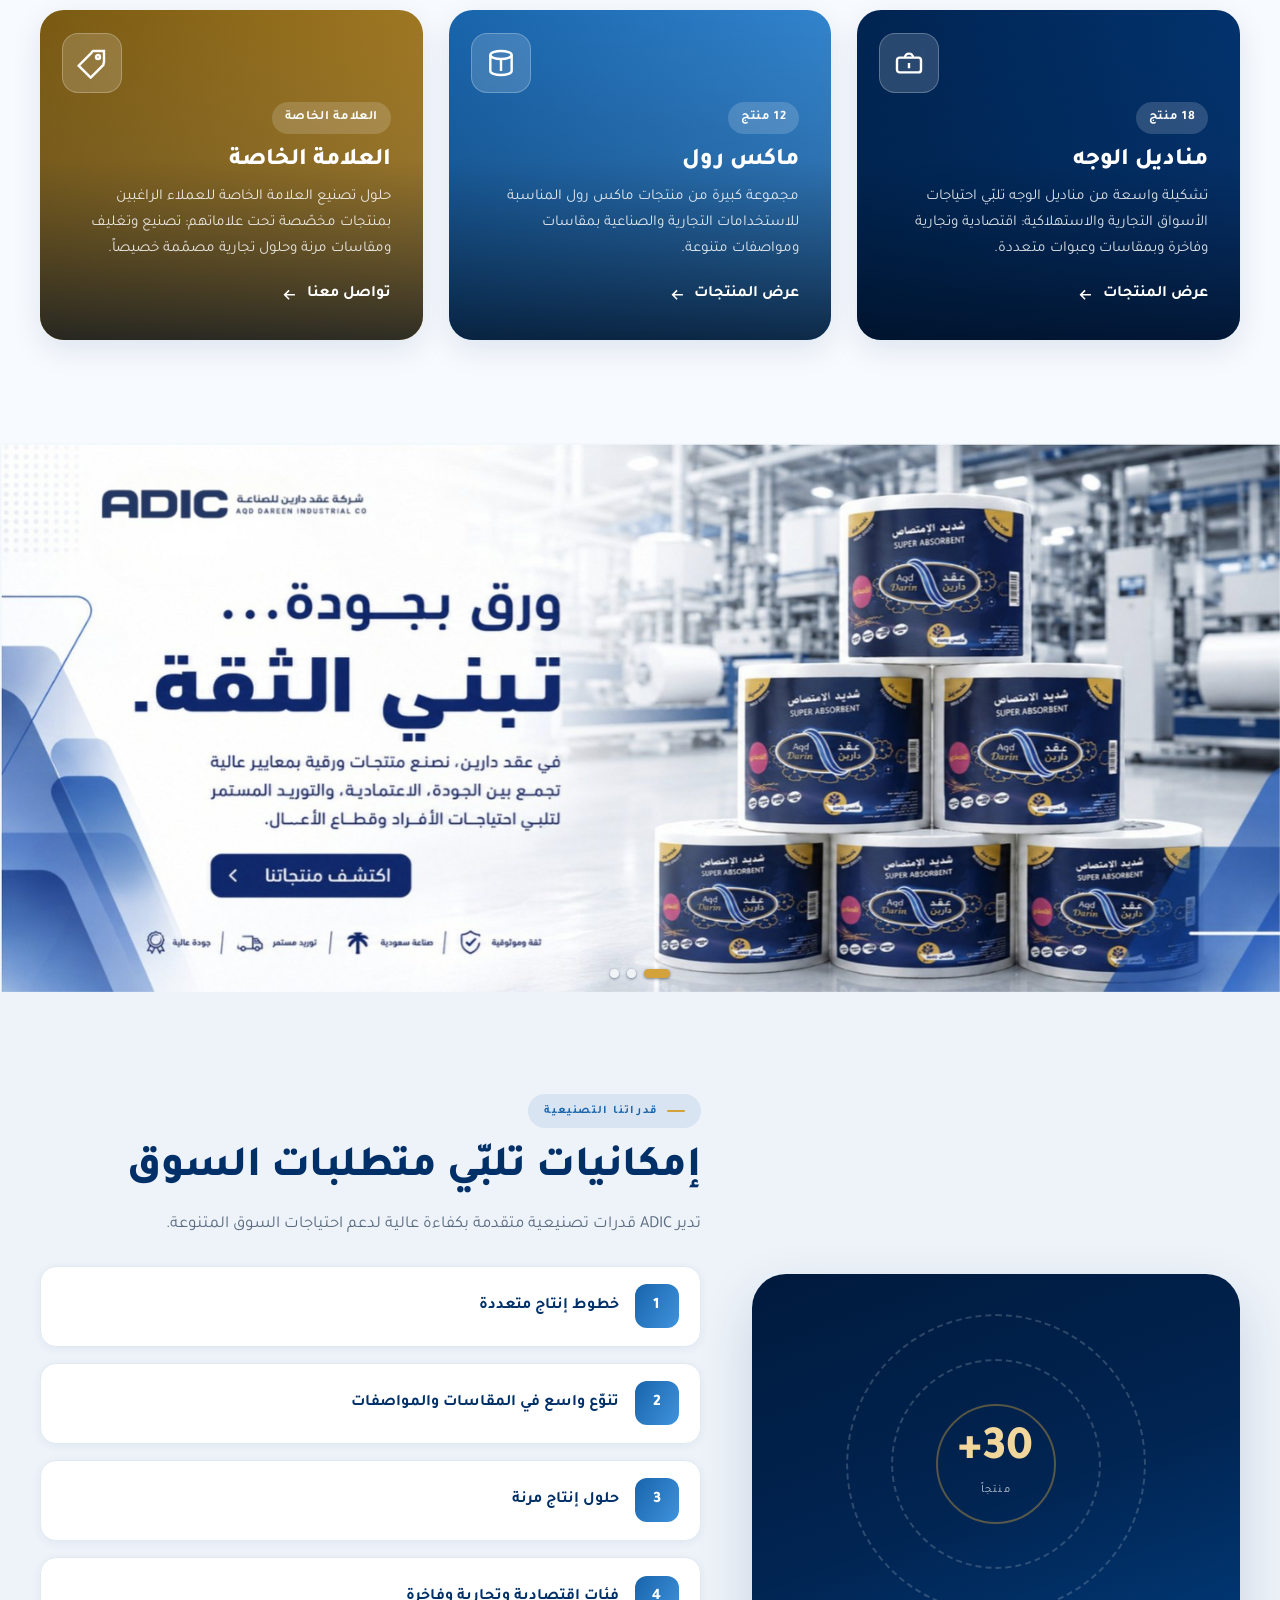
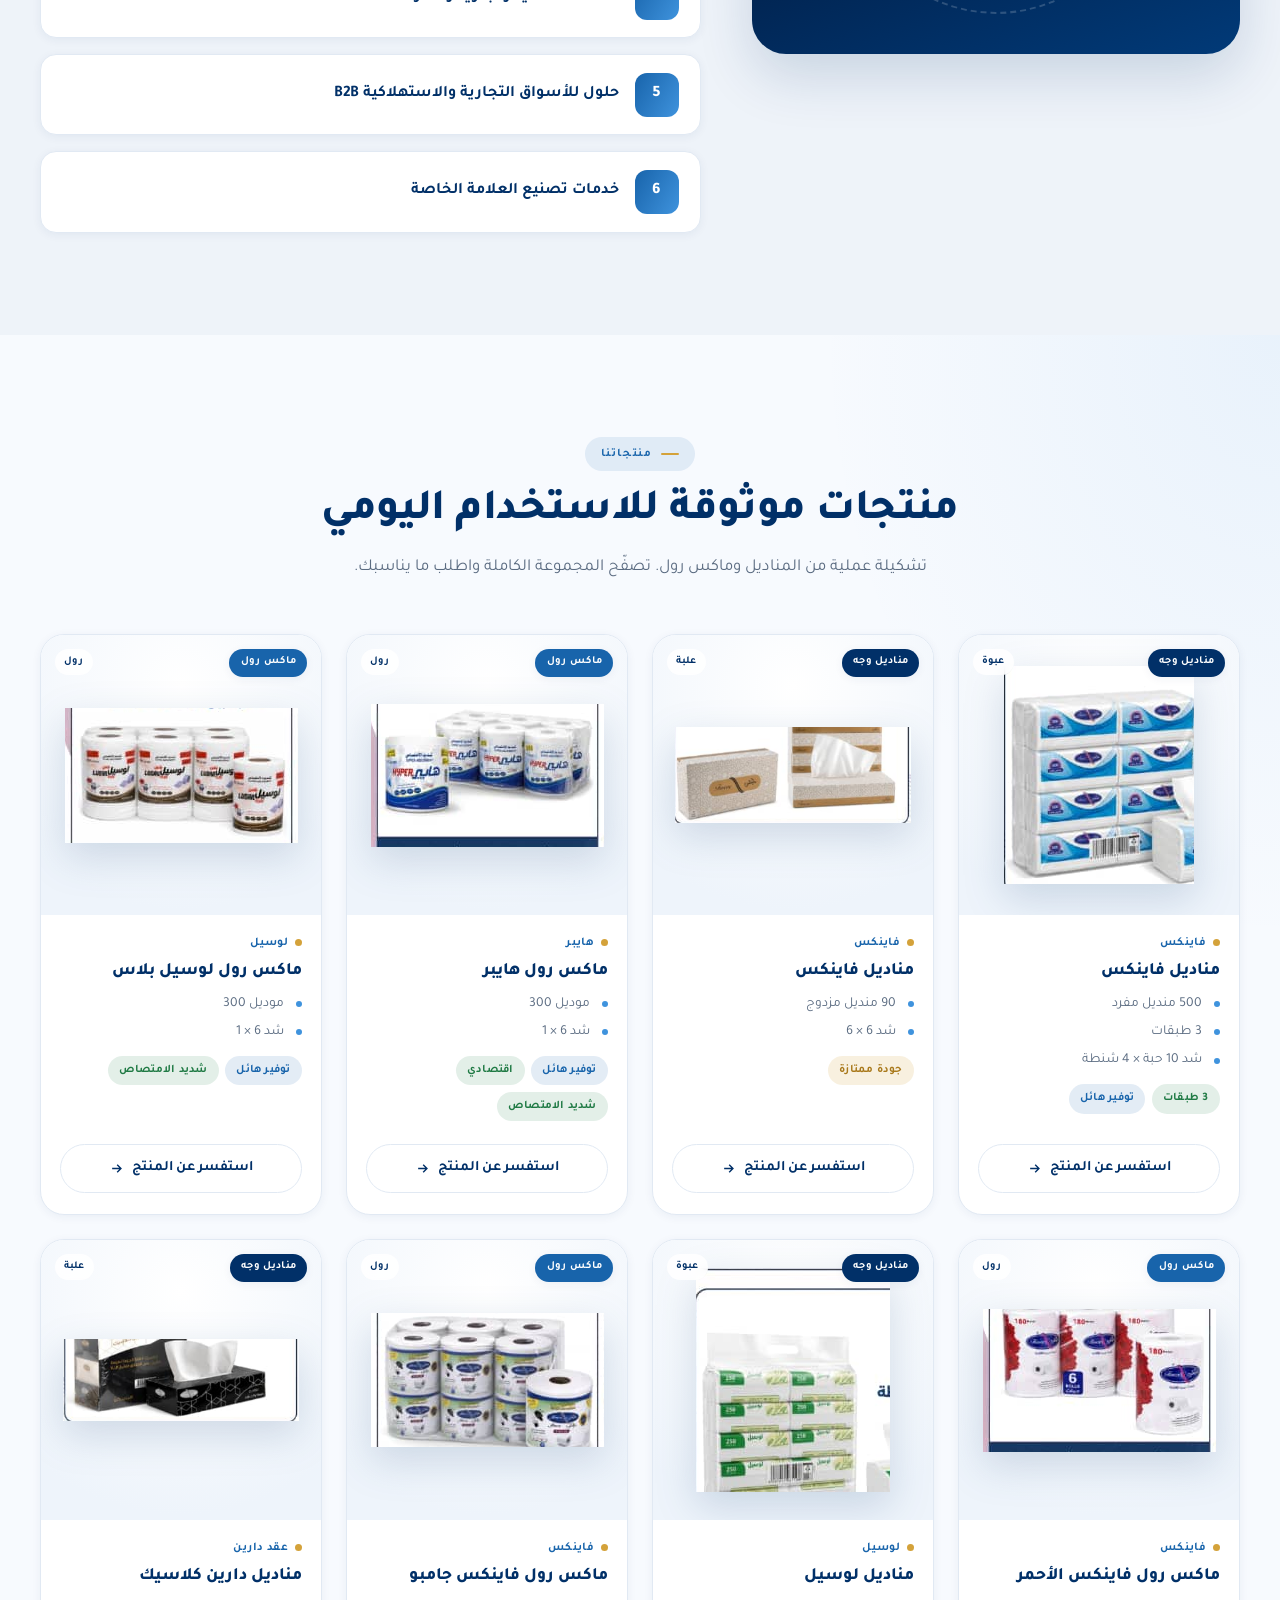
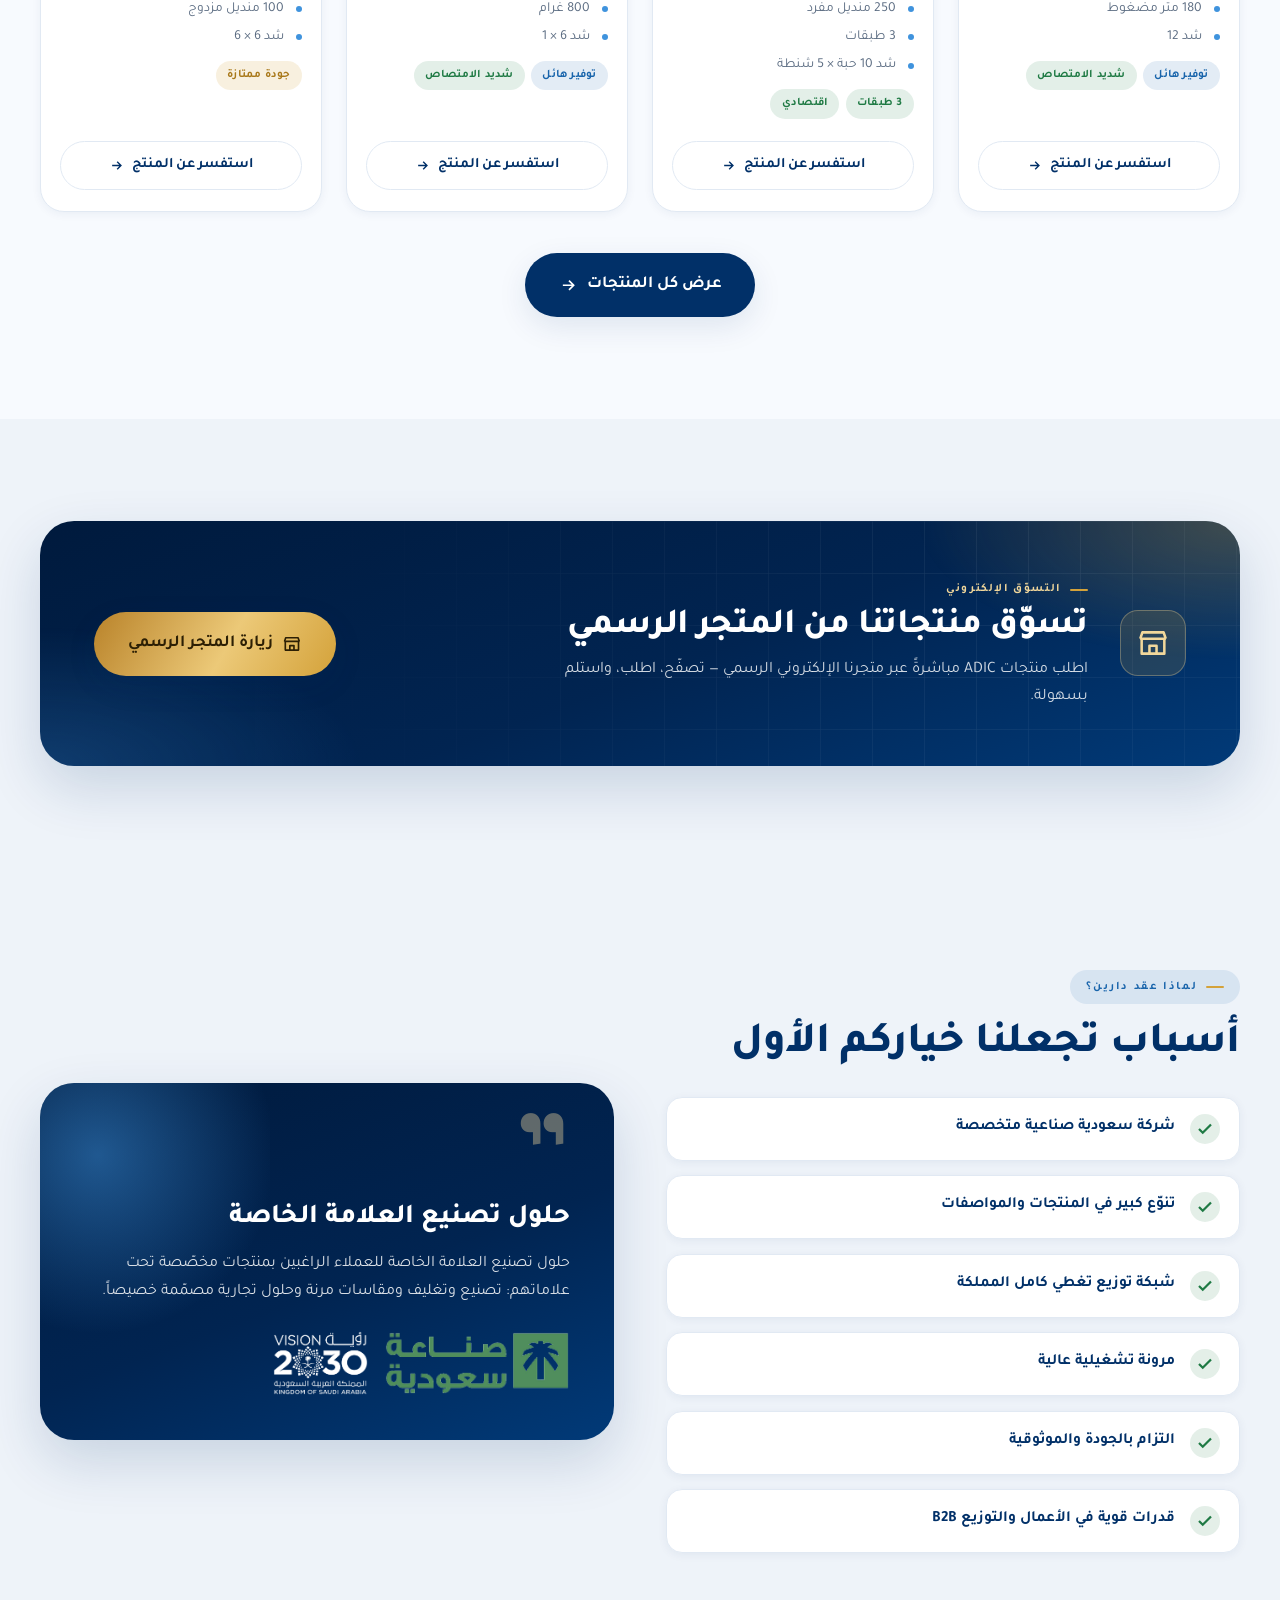
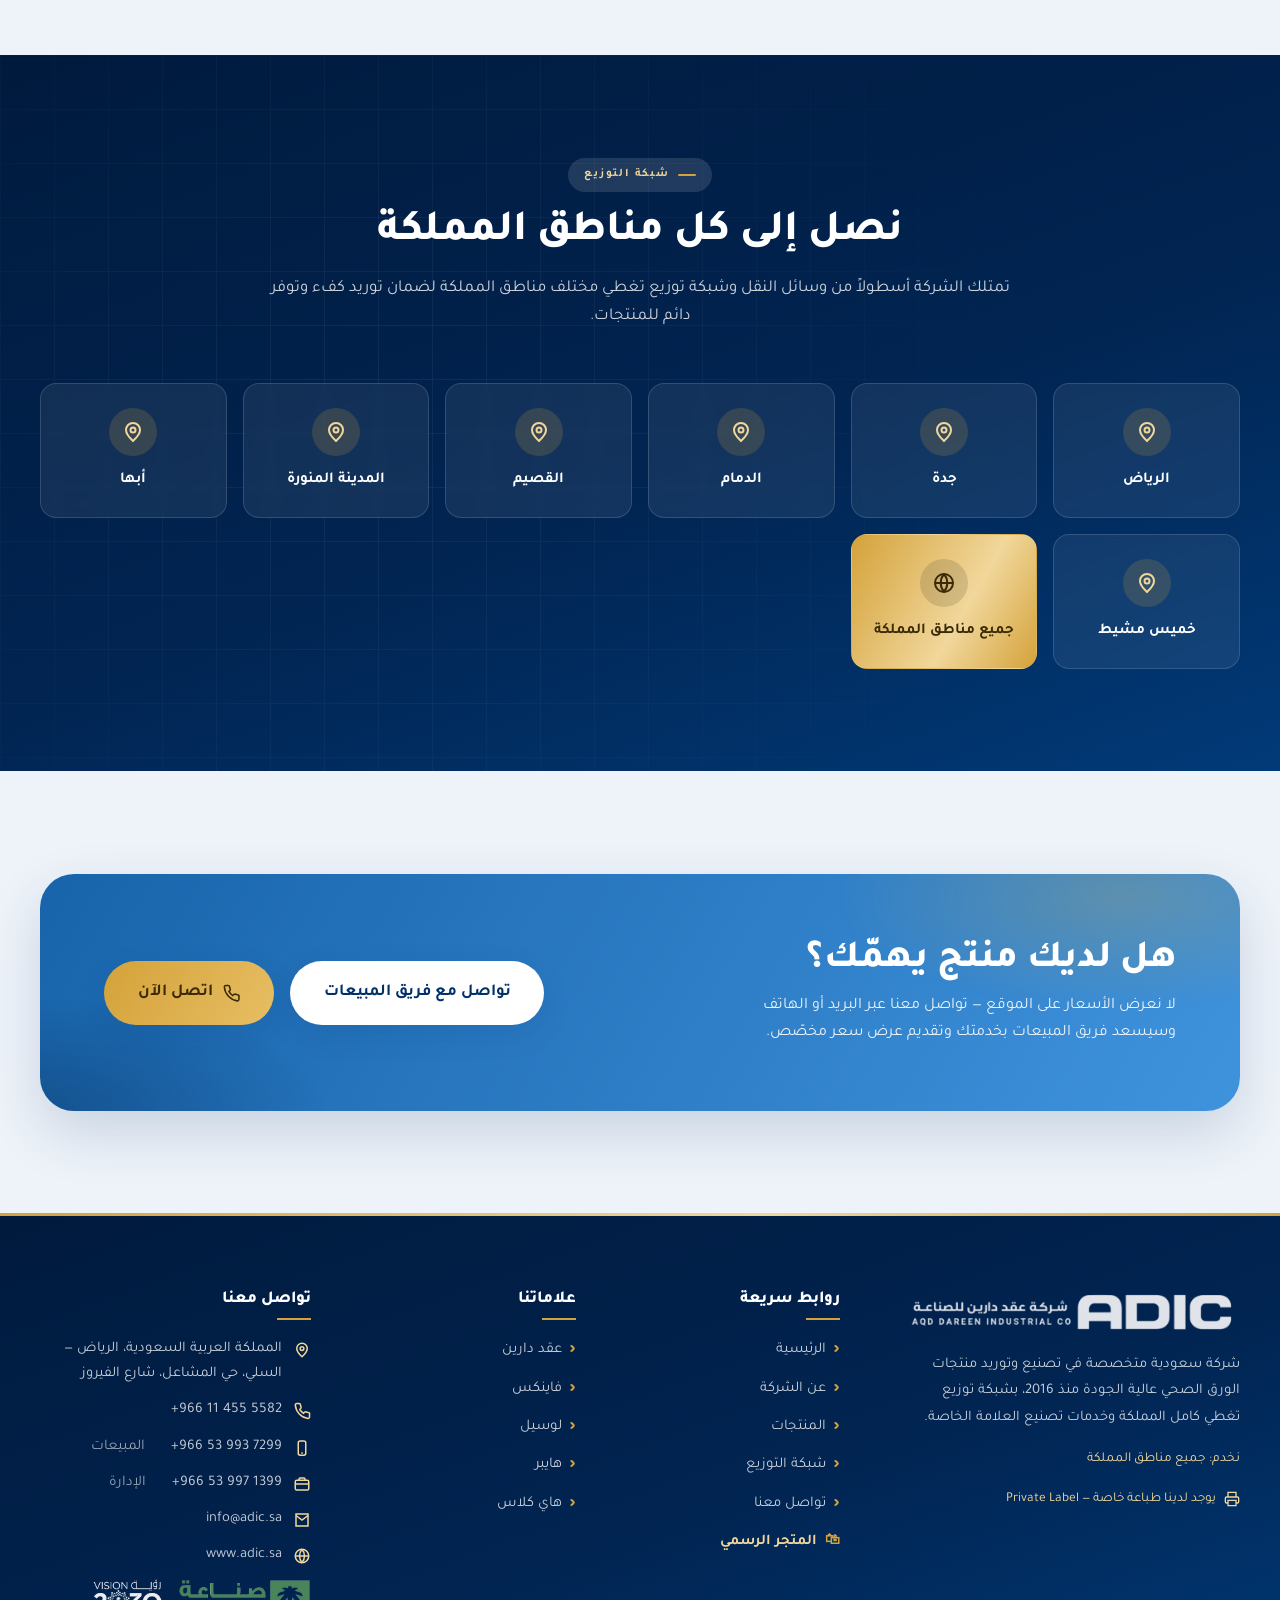
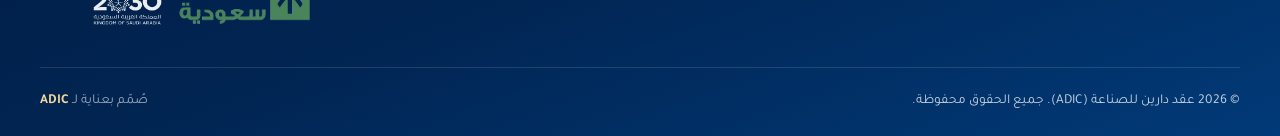
==== commit d08f784d: "Footer: simplify coverage line to "all regions of the Kingdom" Replace the long city list with «نخدم" ====
--- a/index.html
+++ b/index.html
@@ -12,7 +12,7 @@
 <link rel="preconnect" href="https://fonts.googleapis.com">
 <link rel="preconnect" href="https://fonts.gstatic.com" crossorigin>
 <link href="https://fonts.googleapis.com/css2?family=Montserrat:wght@500;600;700;800&family=Tajawal:wght@400;500;700;800&display=swap" rel="stylesheet">
-<link rel="stylesheet" href="assets/css/styles.css?v=9">
+<link rel="stylesheet" href="assets/css/styles.css?v=11">
 </head>
 <body>
 <a href="#main" class="skip-link" data-i18n="skip">تخطٍ إلى المحتوى</a>
@@ -382,7 +382,7 @@
         <img class="foot-logo-ltr" src="assets/img/logos/adic-wide-light.png" alt="ADIC — Aqd Dareen Industrial Co.">
         <img class="foot-logo-rtl" src="assets/img/logos/adic-wide-rtl-light.png" alt="ADIC — Aqd Dareen Industrial Co.">
         <p data-i18n="foot_about">شركة سعودية متخصصة في تصنيع وتوريد منتجات الورق الصحي…</p>
-        <p class="serve" data-i18n="foot_serve">نخدم في: الرياض • جدة • القصيم • المدينة المنورة • الدمام • أبها • خميس مشيط • وجميع مدن المملكة</p>
+        <p class="serve" data-i18n="foot_serve">نخدم: جميع مناطق المملكة</p>
         <div class="footer__private"><svg viewBox="0 0 24 24" width="16" height="16" fill="none" stroke="currentColor" stroke-width="2"><path d="M6 9V2h12v7M6 18H4a2 2 0 0 1-2-2v-5a2 2 0 0 1 2-2h16a2 2 0 0 1 2 2v5a2 2 0 0 1-2 2h-2M6 14h12v8H6Z"/></svg><span data-i18n="foot_private">يوجد لدينا طباعة خاصة — Private Label</span></div>
       </div>
 
@@ -464,8 +464,8 @@
 </a>
 <a class="wa-float" id="waFloat" href="#" target="_blank" rel="noopener" aria-label="WhatsApp"><svg viewBox="0 0 24 24" fill="currentColor"><path d="M12 2a10 10 0 0 0-8.5 15.3L2 22l4.8-1.5A10 10 0 1 0 12 2Zm5.3 14.1c-.2.6-1.3 1.2-1.8 1.2-.5.1-1 .1-1.7-.1-.4-.1-.9-.3-1.5-.6-2.7-1.2-4.4-3.9-4.6-4.1-.1-.2-1-1.4-1-2.6s.6-1.8.9-2.1c.2-.2.4-.3.6-.3h.5c.2 0 .4 0 .6.5l.8 1.9c.1.2.1.4 0 .5l-.3.5-.3.3c-.2.2-.3.4-.1.7.2.3.9 1.4 1.9 2.3 1.3 1.1 2.3 1.5 2.6 1.6.2.1.4.1.5-.1l.7-.9c.2-.2.4-.2.6-.1l1.8.9c.3.1.4.2.5.3.1.2.1.6-.1 1.2Z"/></svg></a>
 
-<script src="assets/js/data.js?v=9"></script>
-<script src="assets/js/i18n.js?v=9"></script>
-<script src="assets/js/main.js?v=9"></script>
+<script src="assets/js/data.js?v=11"></script>
+<script src="assets/js/i18n.js?v=11"></script>
+<script src="assets/js/main.js?v=11"></script>
 </body>
 </html>
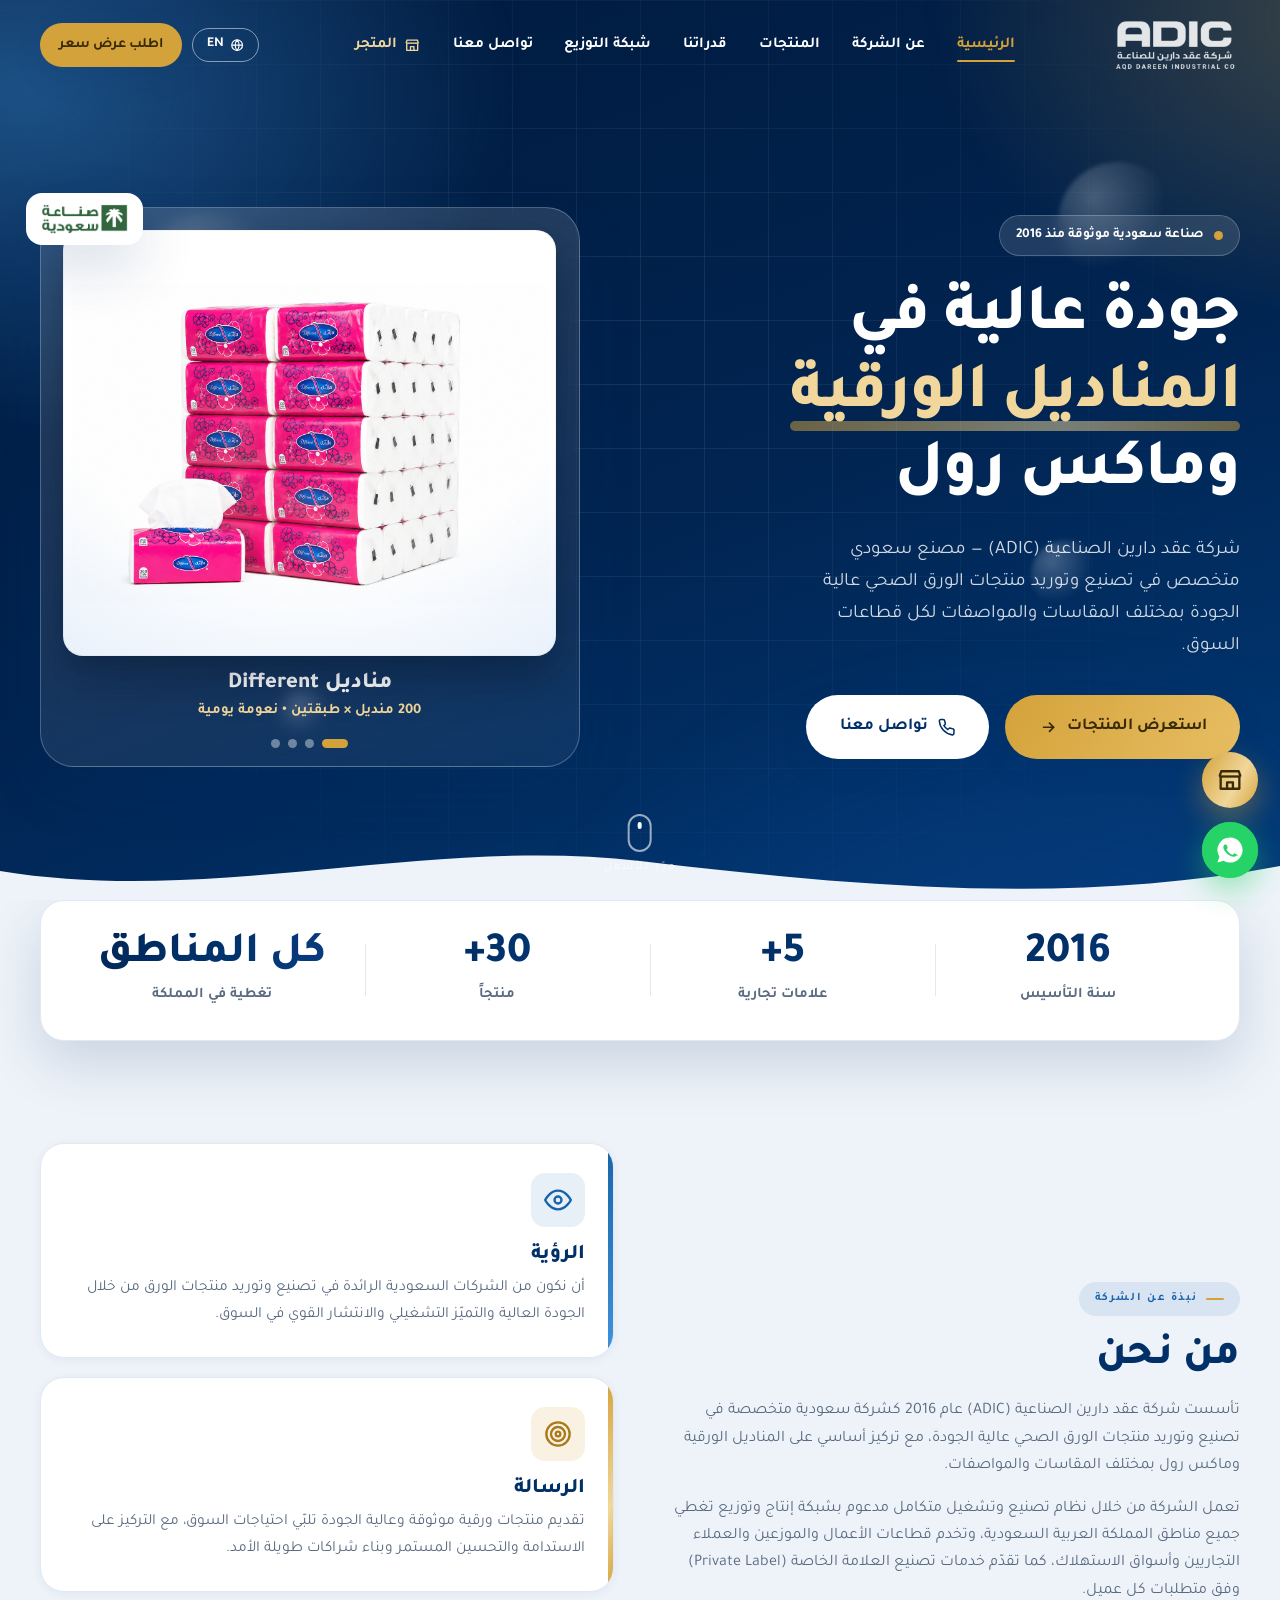
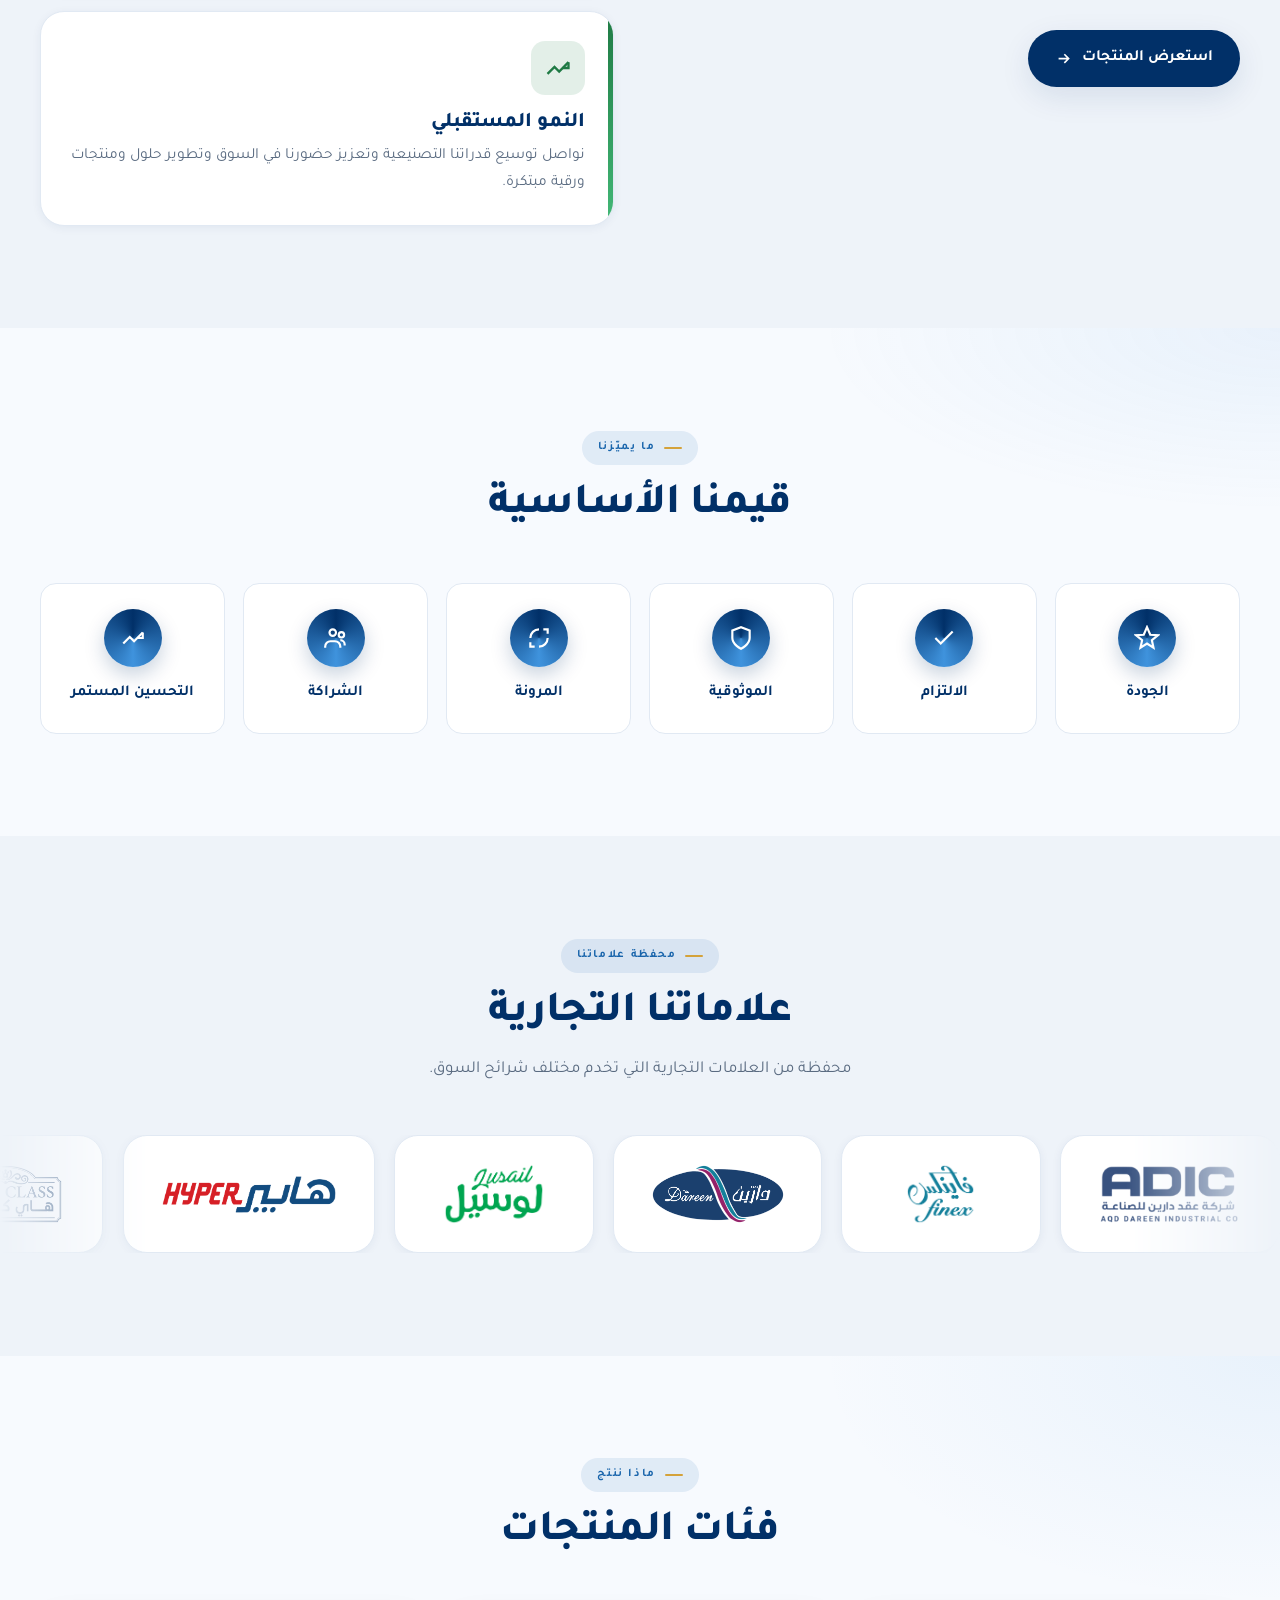
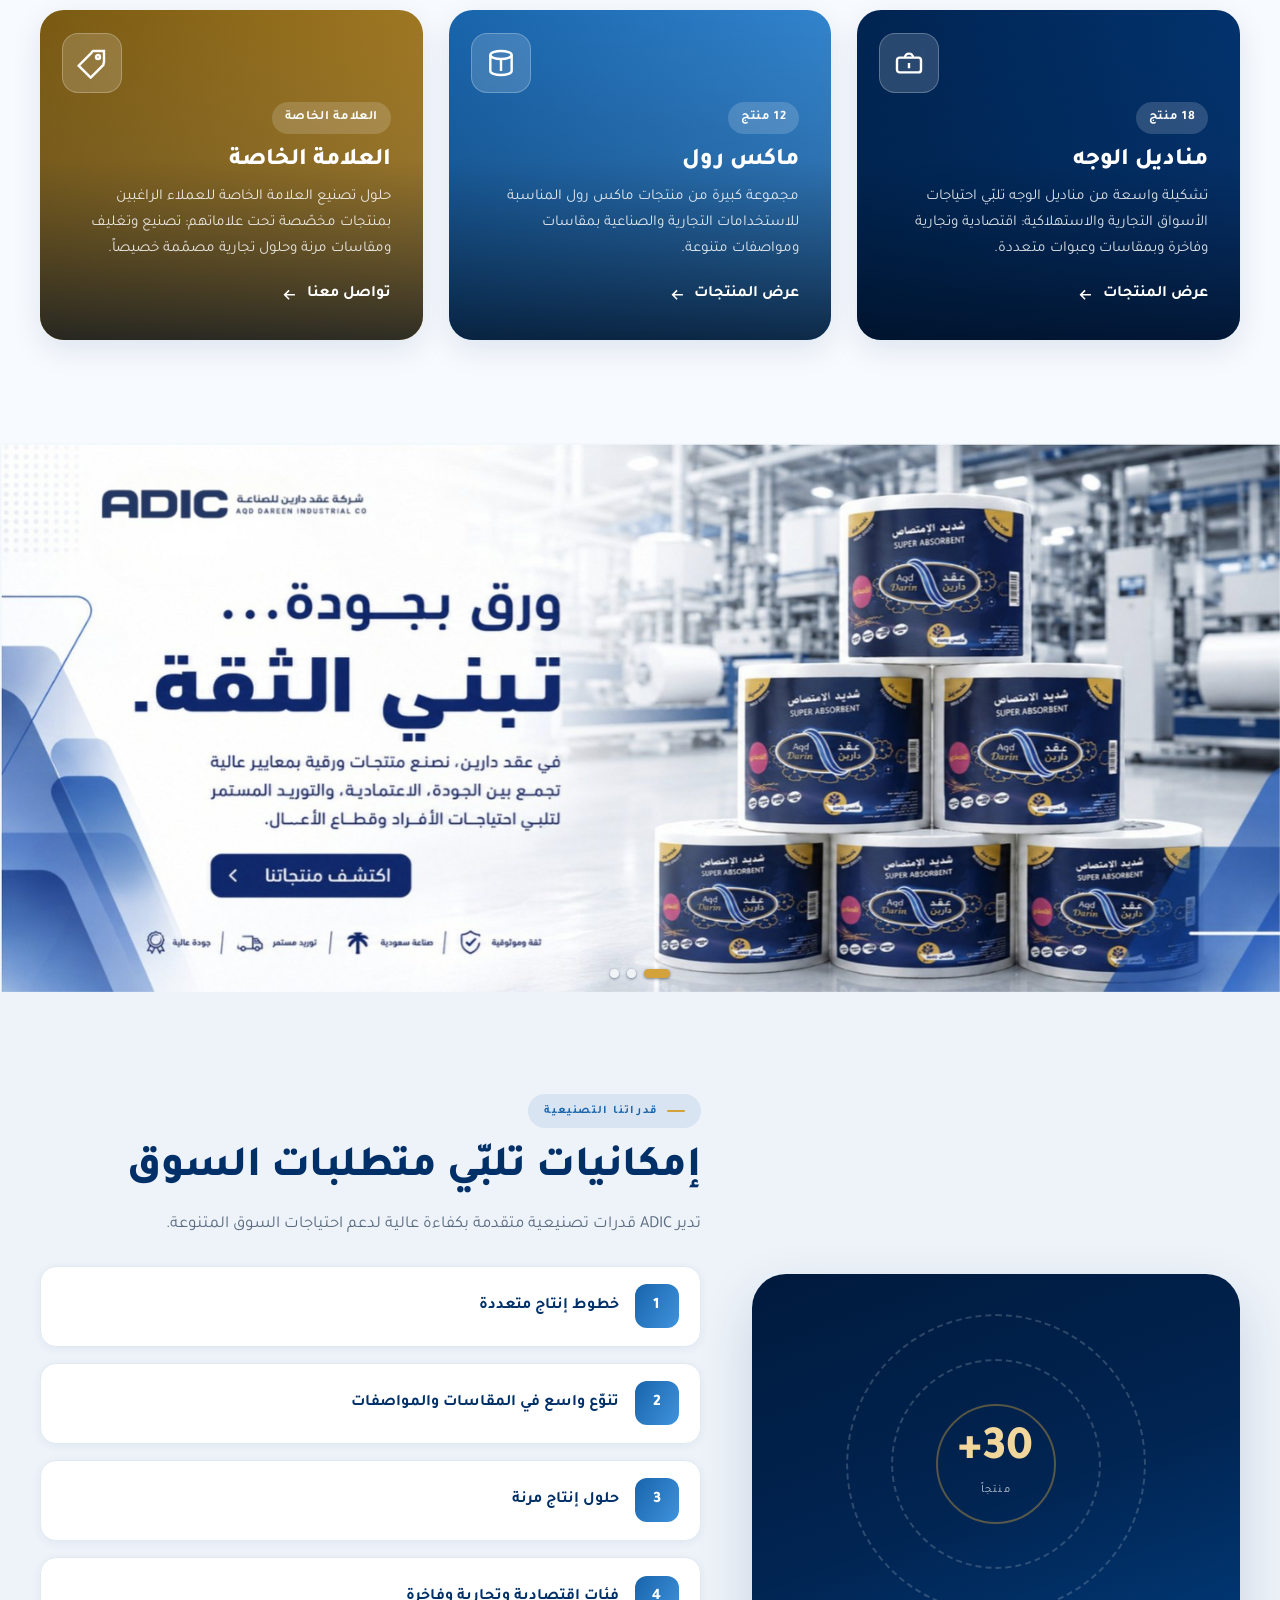
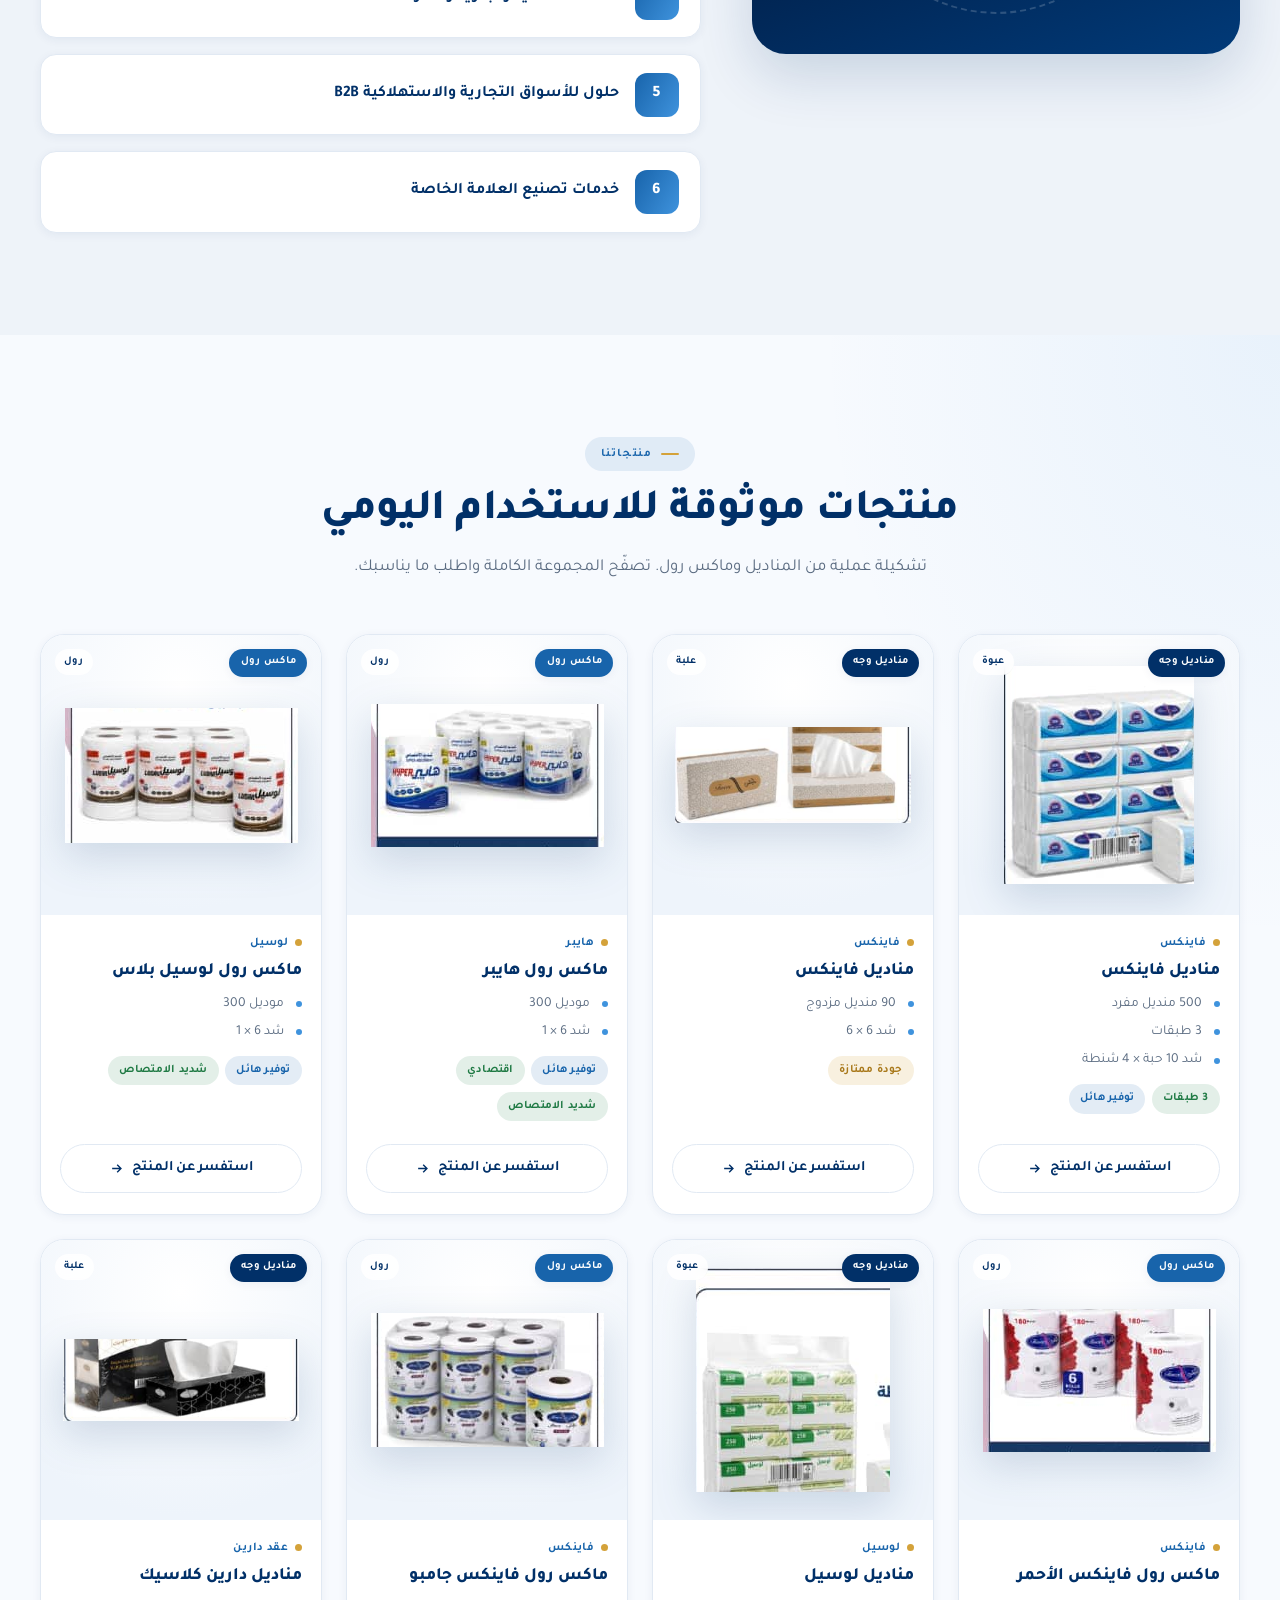
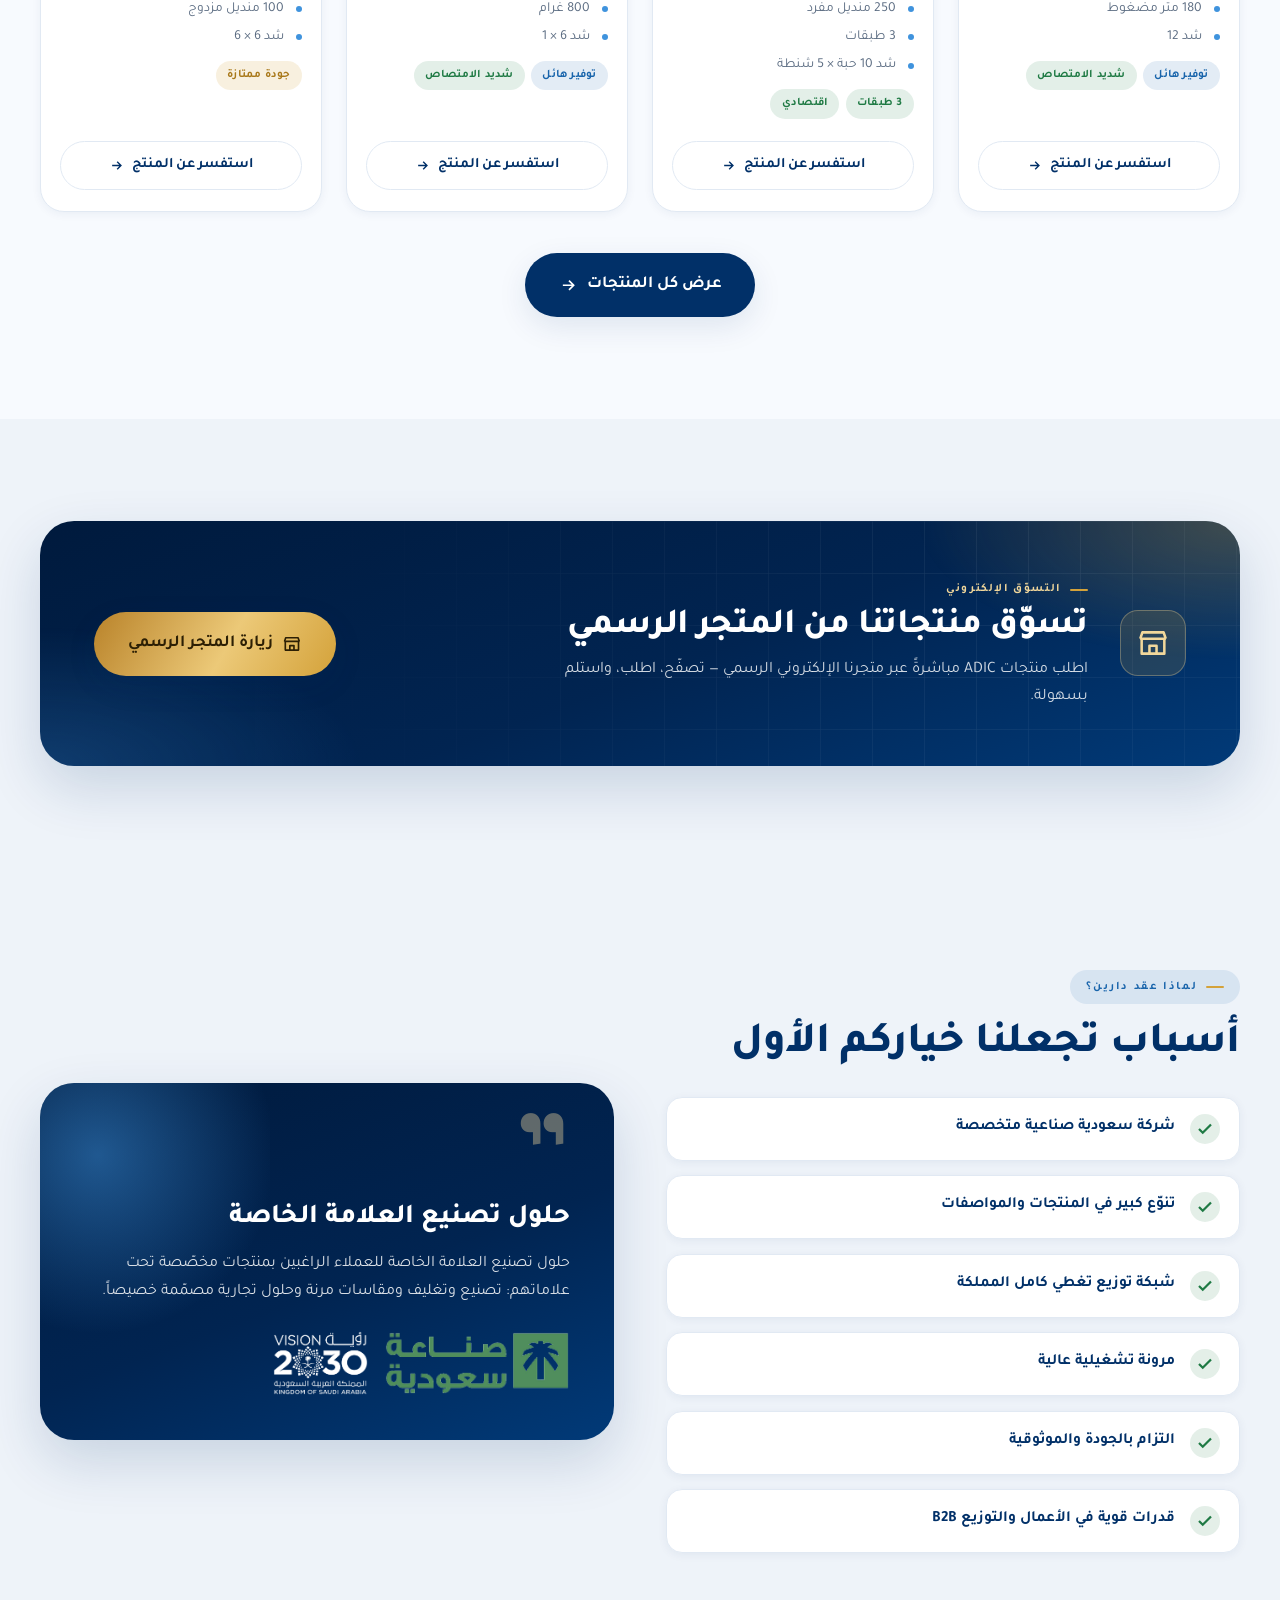
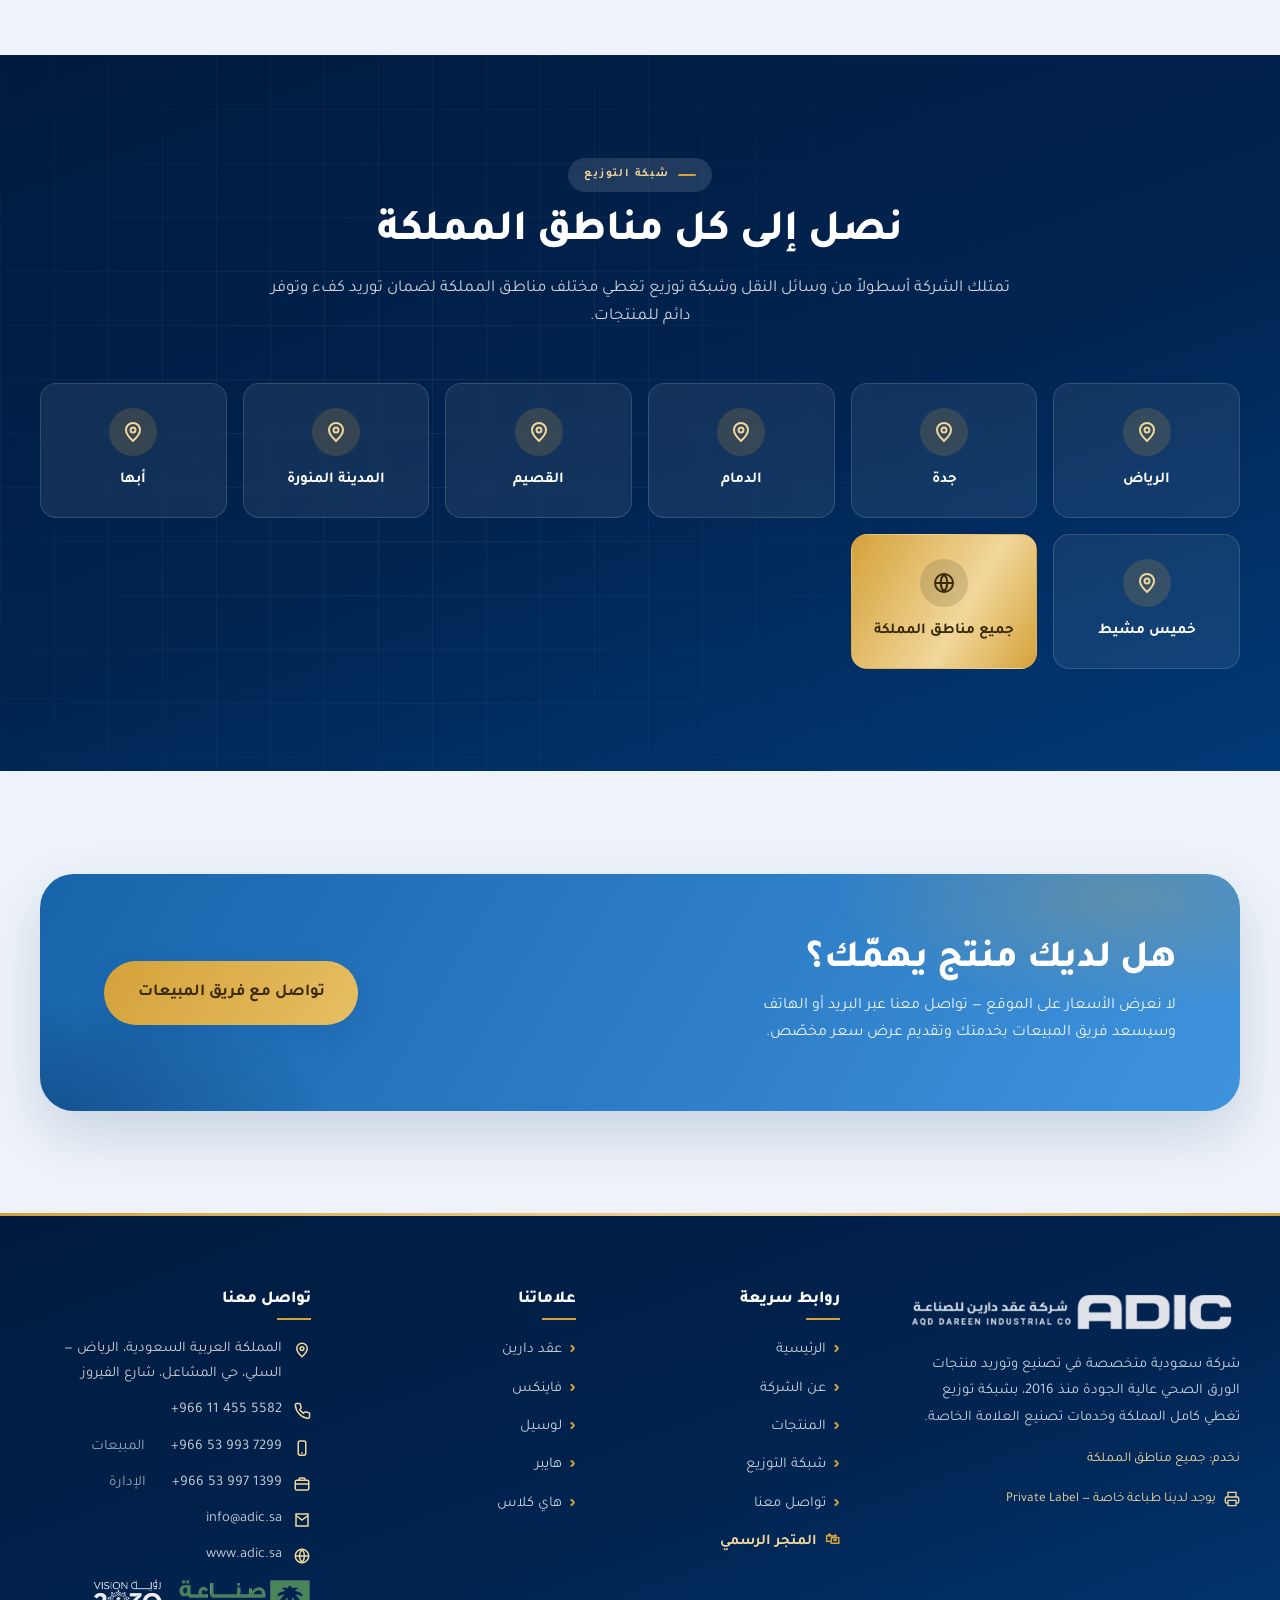
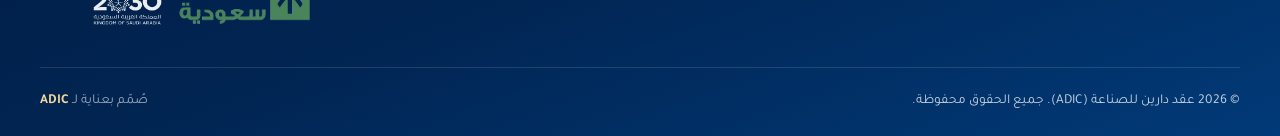
==== commit b66672cd: "Home CTA cleanup + official-logo favicon & link-preview cards CTA band: remove the "Call Now" (اتصل " ====
--- a/index.html
+++ b/index.html
@@ -6,13 +6,28 @@
 <meta name="theme-color" content="#013068">
 <title data-i18n="title_home">ADIC — عقد دارين للصناعة | منتجات الورق الصحي</title>
 <meta name="description" data-i18n-attr="content" data-i18n="hero_sub" content="شركة عقد دارين الصناعية — مصنع سعودي لتصنيع المناديل الورقية وماكس رول عالية الجودة.">
-<link rel="icon" type="image/png" sizes="32x32" href="assets/img/favicon-32.png">
-<link rel="icon" type="image/png" sizes="512x512" href="assets/img/favicon.png">
-<link rel="apple-touch-icon" href="assets/img/apple-touch-icon.png">
+<link rel="icon" type="image/png" sizes="32x32" href="assets/img/favicon-32.png?v=12">
+<link rel="icon" type="image/png" sizes="512x512" href="assets/img/favicon.png?v=12">
+<link rel="apple-touch-icon" href="assets/img/apple-touch-icon.png?v=12">
+<!-- Social / link-preview cards (Open Graph + Twitter) -->
+<meta property="og:type" content="website">
+<meta property="og:site_name" content="ADIC — عقد دارين للصناعة">
+<meta property="og:locale" content="ar_AR">
+<meta property="og:url" content="https://www.adic.sa/">
+<meta property="og:title" content="ADIC — عقد دارين للصناعة | منتجات الورق الصحي">
+<meta property="og:description" content="مصنع سعودي متخصص في تصنيع وتوريد المناديل الورقية وماكس رول عالية الجودة لكل قطاعات السوق.">
+<meta property="og:image" content="https://www.adic.sa/assets/img/og-image.png?v=12">
+<meta property="og:image:width" content="1200">
+<meta property="og:image:height" content="630">
+<meta property="og:image:alt" content="ADIC — عقد دارين للصناعة">
+<meta name="twitter:card" content="summary_large_image">
+<meta name="twitter:title" content="ADIC — عقد دارين للصناعة | منتجات الورق الصحي">
+<meta name="twitter:description" content="مصنع سعودي متخصص في تصنيع وتوريد المناديل الورقية وماكس رول عالية الجودة لكل قطاعات السوق.">
+<meta name="twitter:image" content="https://www.adic.sa/assets/img/og-image.png?v=12">
 <link rel="preconnect" href="https://fonts.googleapis.com">
 <link rel="preconnect" href="https://fonts.gstatic.com" crossorigin>
 <link href="https://fonts.googleapis.com/css2?family=Montserrat:wght@500;600;700;800&family=Tajawal:wght@400;500;700;800&display=swap" rel="stylesheet">
-<link rel="stylesheet" href="assets/css/styles.css?v=11">
+<link rel="stylesheet" href="assets/css/styles.css?v=12">
 </head>
 <body>
 <a href="#main" class="skip-link" data-i18n="skip">تخطٍ إلى المحتوى</a>
@@ -362,11 +377,7 @@
           <p data-i18n="cta_sub">لا نعرض الأسعار على الموقع — تواصل معنا وسيسعد فريق المبيعات بخدمتك.</p>
         </div>
         <div class="cta-band__btns">
-          <a href="contact.html" class="btn btn--light btn--lg" data-i18n="cta_btn">تواصل مع فريق المبيعات</a>
-          <a href="#" class="btn btn--gold btn--lg" data-contact="tel">
-            <svg viewBox="0 0 24 24" fill="none" stroke="currentColor" stroke-width="2"><path d="M22 16.92v3a2 2 0 0 1-2.18 2A19.79 19.79 0 0 1 3.08 4.18 2 2 0 0 1 5 2h3a2 2 0 0 1 2 1.72c.13.96.36 1.9.7 2.81a2 2 0 0 1-.45 2.11L9 10a16 16 0 0 0 5 5l1.36-1.27a2 2 0 0 1 2.11-.45c.91.34 1.85.57 2.81.7A2 2 0 0 1 22 16.92Z"/></svg>
-            <span data-i18n="cta_call">اتصل الآن</span>
-          </a>
+          <a href="contact.html" class="btn btn--gold btn--lg" data-i18n="cta_btn">تواصل مع فريق المبيعات</a>
         </div>
       </div>
     </div>
@@ -464,8 +475,8 @@
 </a>
 <a class="wa-float" id="waFloat" href="#" target="_blank" rel="noopener" aria-label="WhatsApp"><svg viewBox="0 0 24 24" fill="currentColor"><path d="M12 2a10 10 0 0 0-8.5 15.3L2 22l4.8-1.5A10 10 0 1 0 12 2Zm5.3 14.1c-.2.6-1.3 1.2-1.8 1.2-.5.1-1 .1-1.7-.1-.4-.1-.9-.3-1.5-.6-2.7-1.2-4.4-3.9-4.6-4.1-.1-.2-1-1.4-1-2.6s.6-1.8.9-2.1c.2-.2.4-.3.6-.3h.5c.2 0 .4 0 .6.5l.8 1.9c.1.2.1.4 0 .5l-.3.5-.3.3c-.2.2-.3.4-.1.7.2.3.9 1.4 1.9 2.3 1.3 1.1 2.3 1.5 2.6 1.6.2.1.4.1.5-.1l.7-.9c.2-.2.4-.2.6-.1l1.8.9c.3.1.4.2.5.3.1.2.1.6-.1 1.2Z"/></svg></a>
 
-<script src="assets/js/data.js?v=11"></script>
-<script src="assets/js/i18n.js?v=11"></script>
-<script src="assets/js/main.js?v=11"></script>
+<script src="assets/js/data.js?v=12"></script>
+<script src="assets/js/i18n.js?v=12"></script>
+<script src="assets/js/main.js?v=12"></script>
 </body>
 </html>
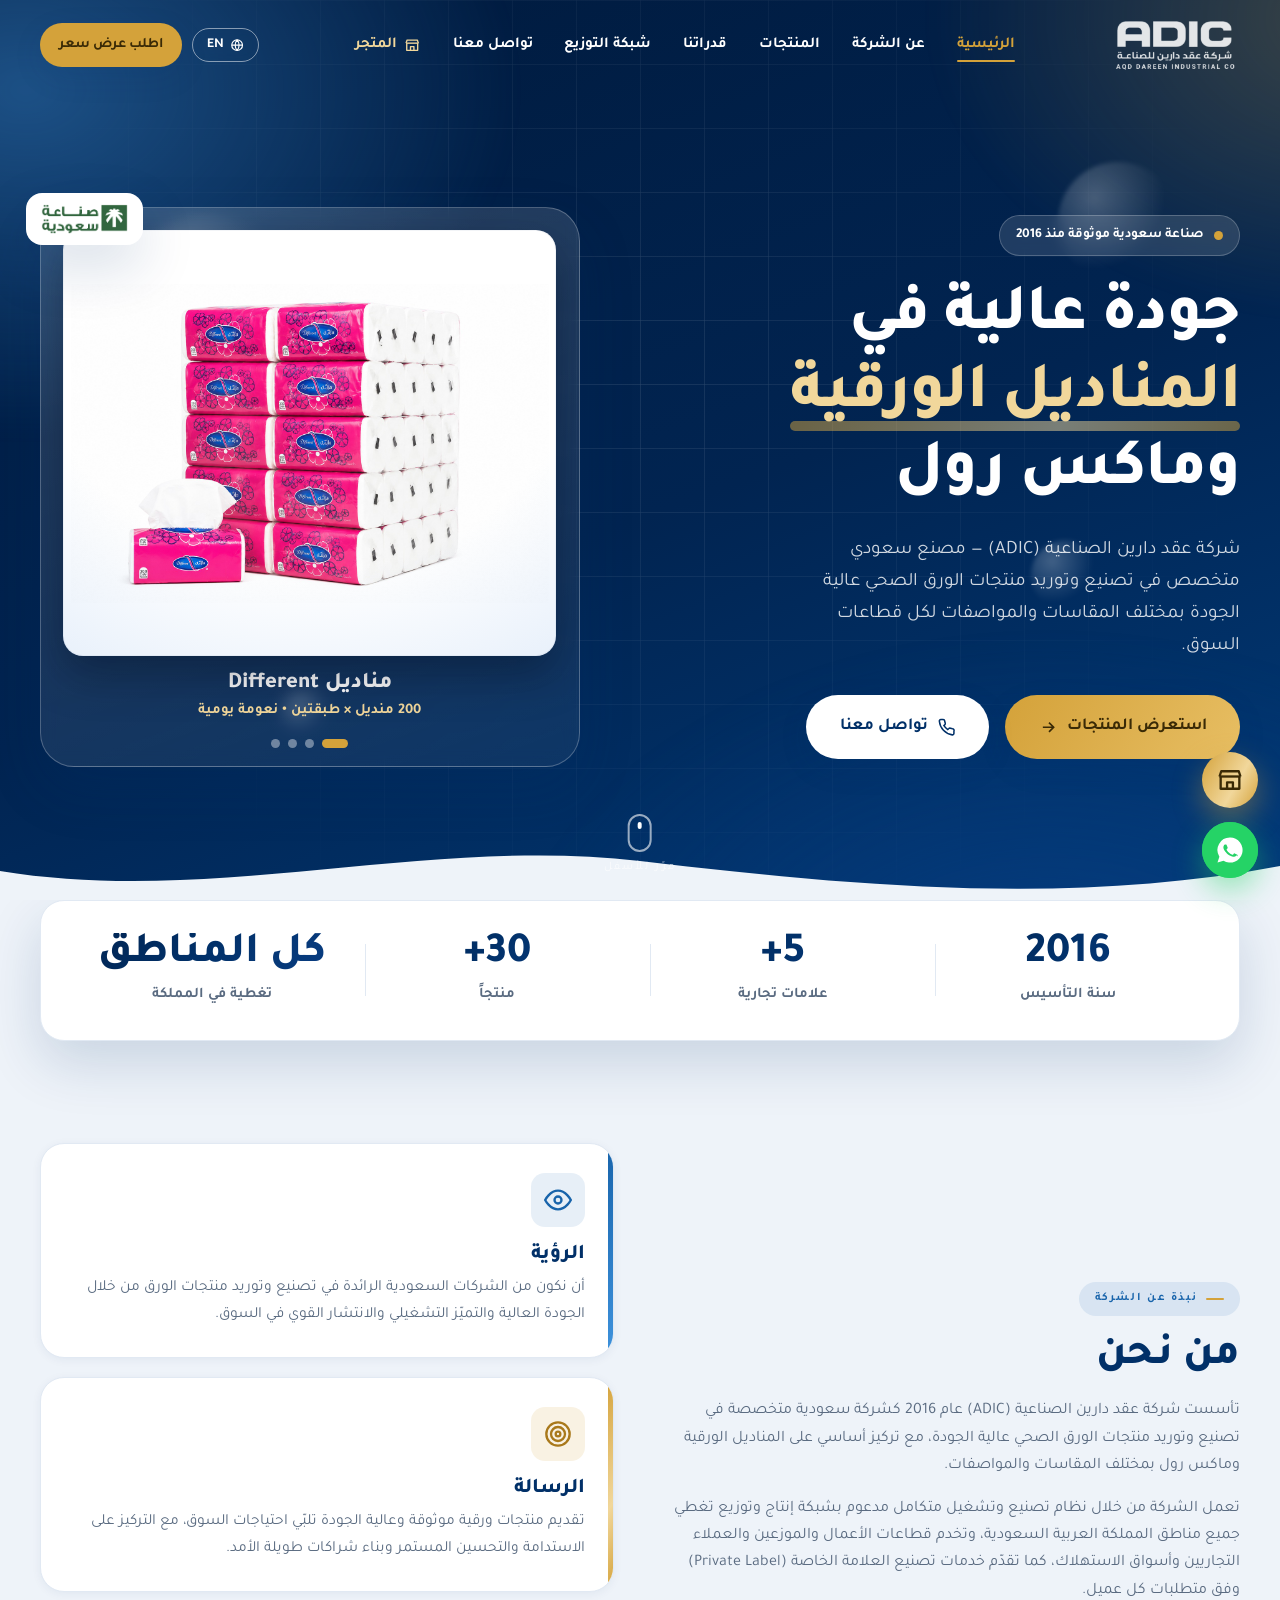
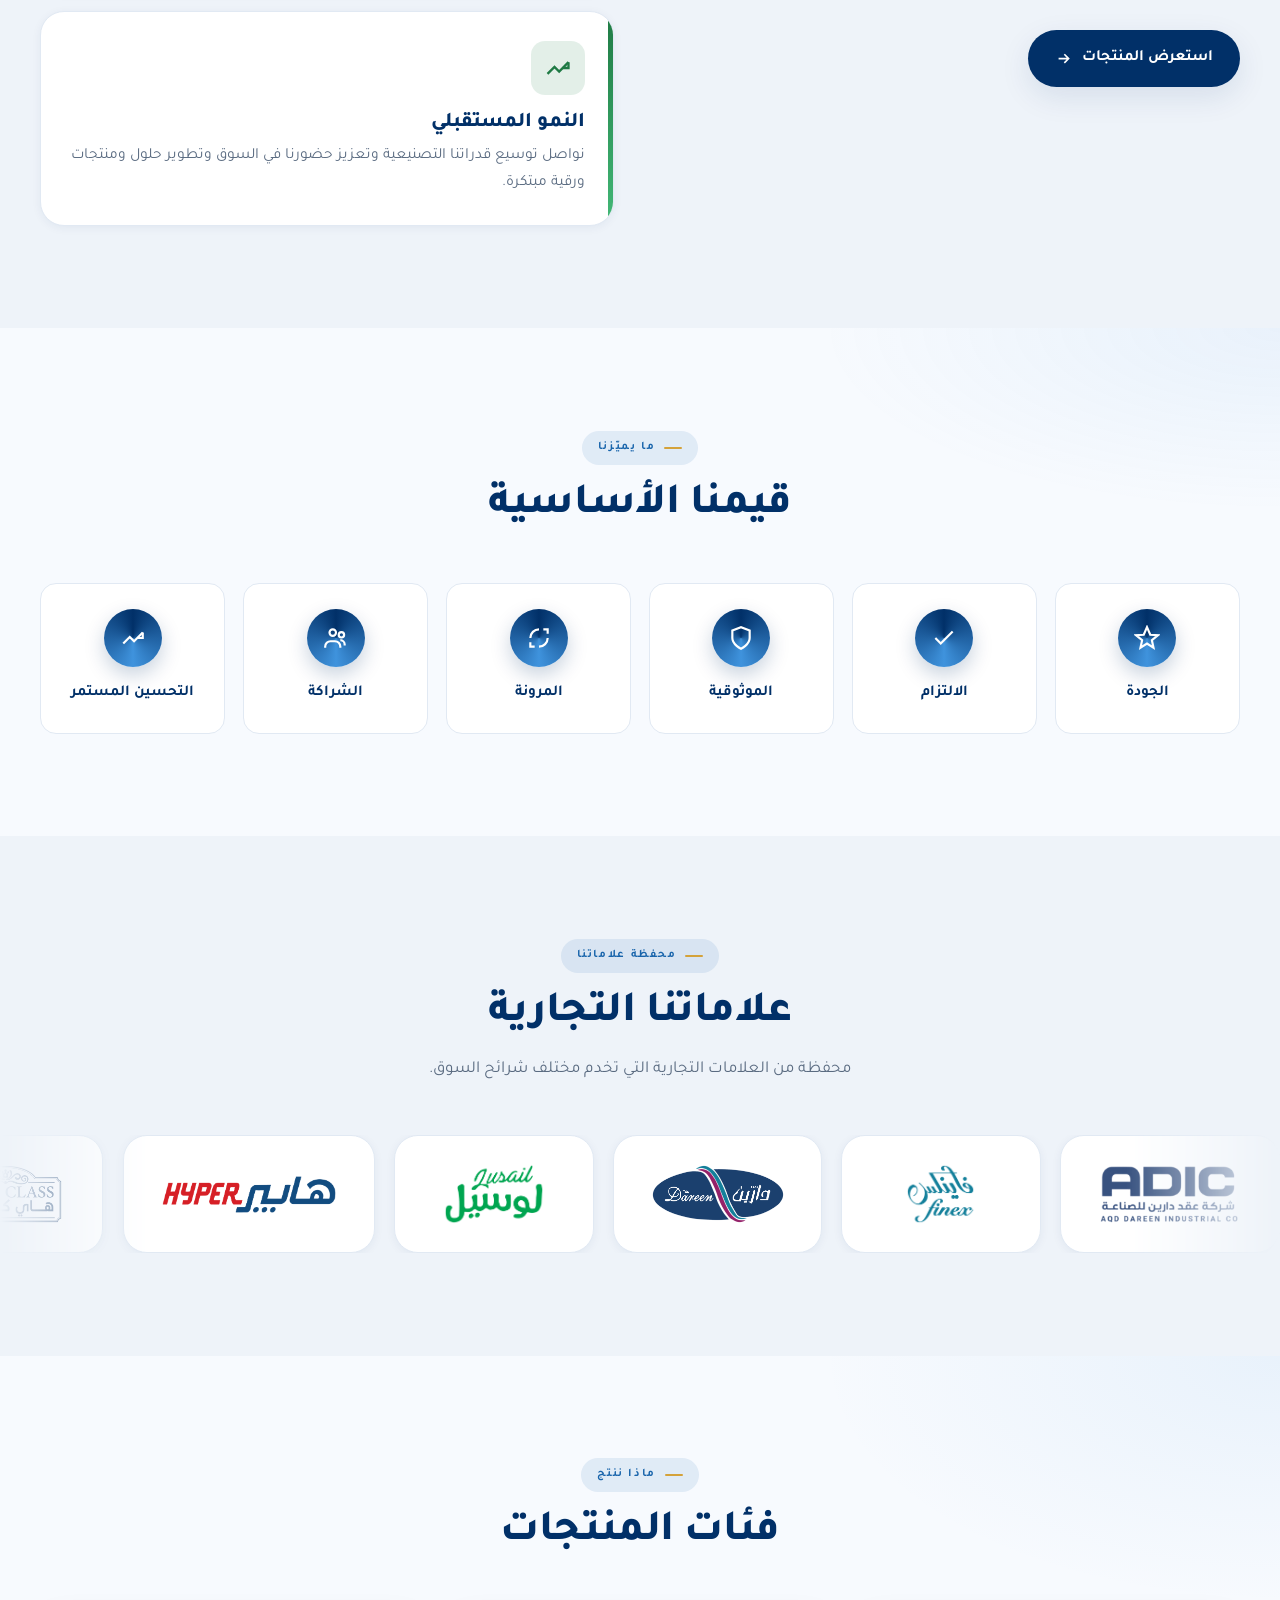
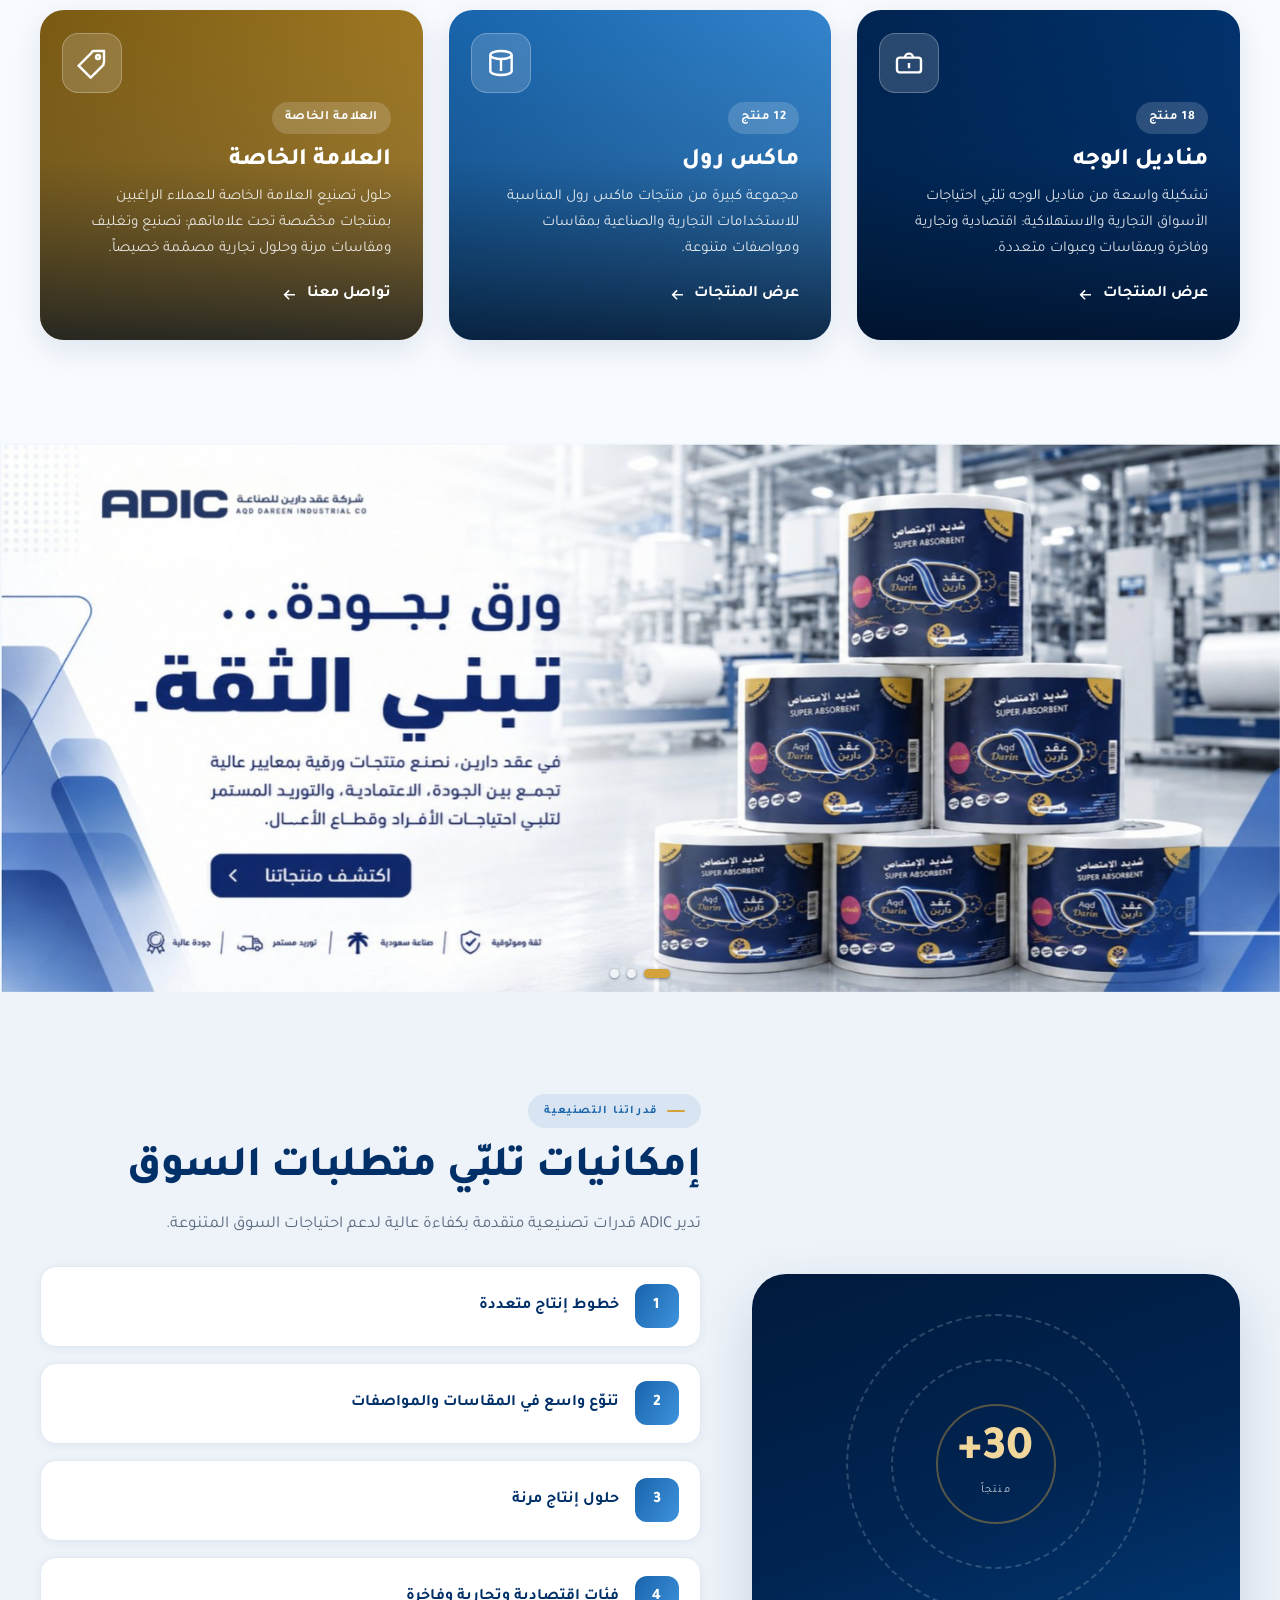
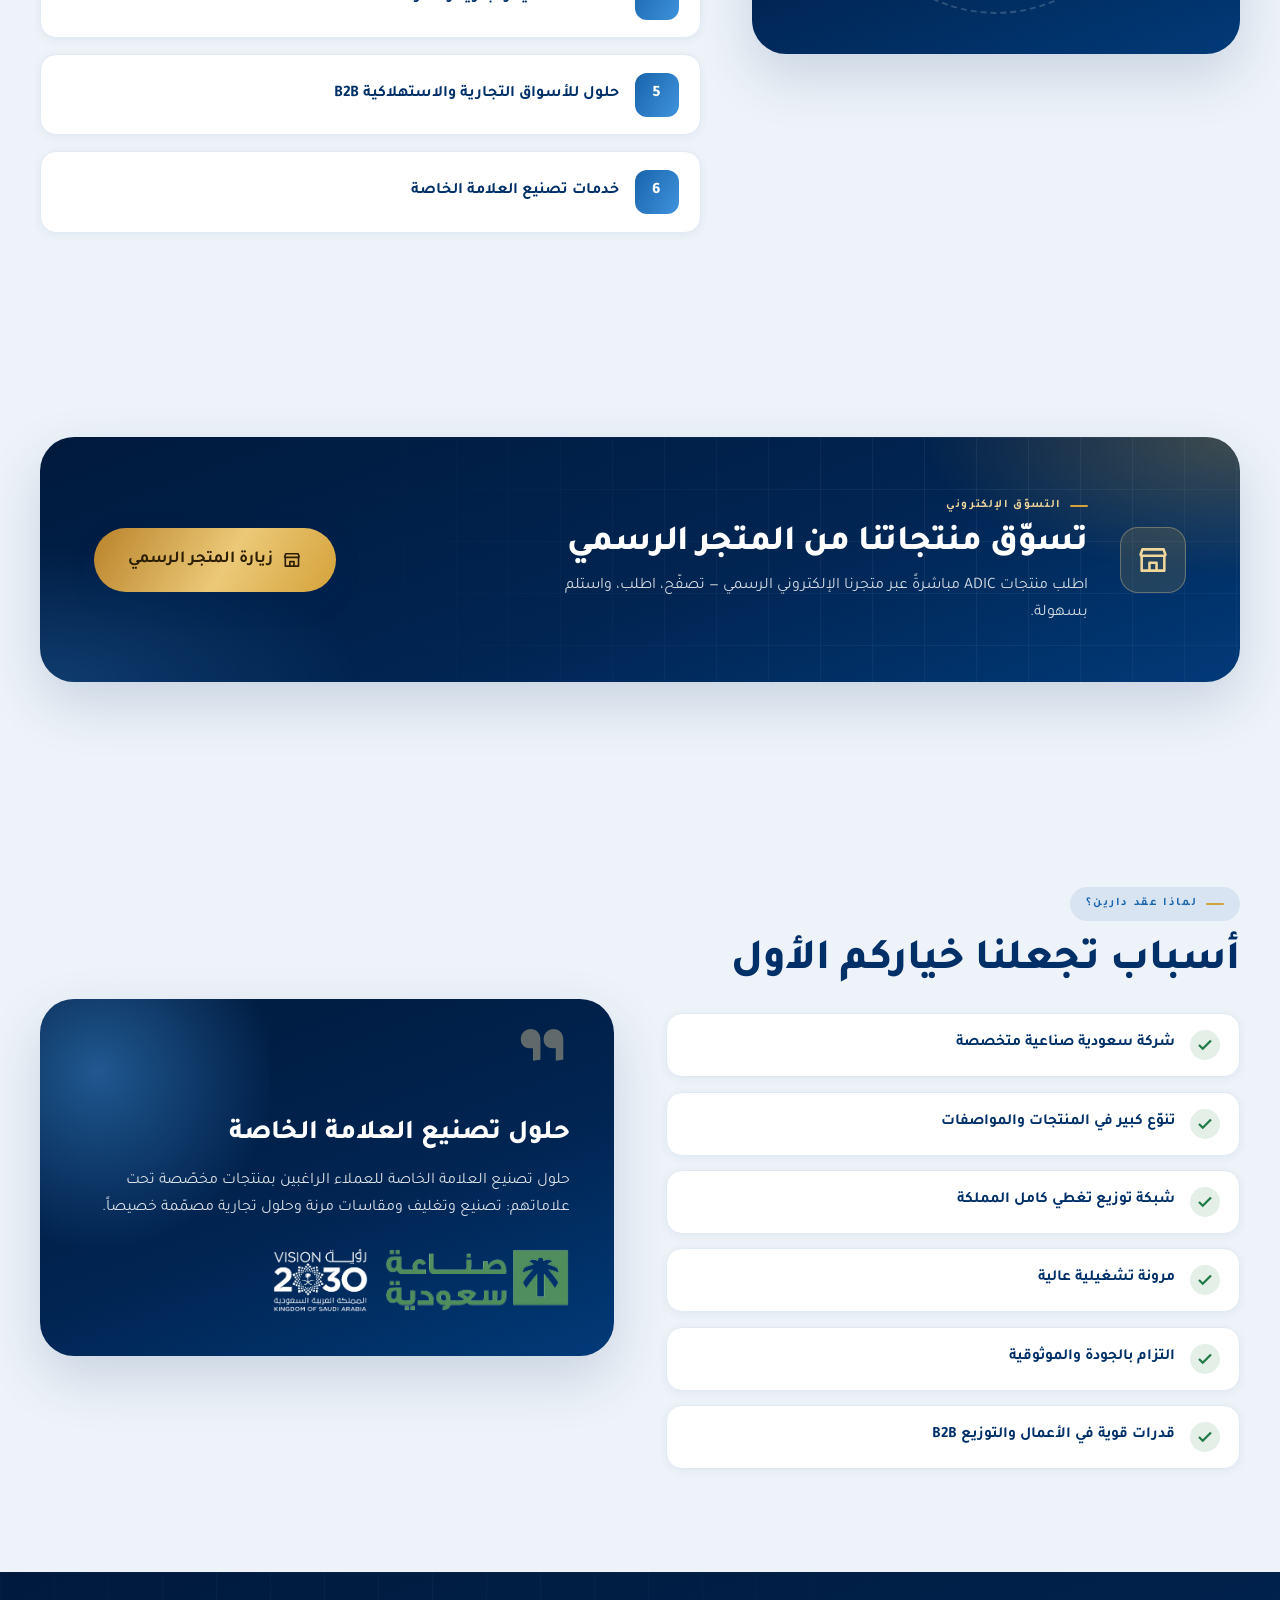
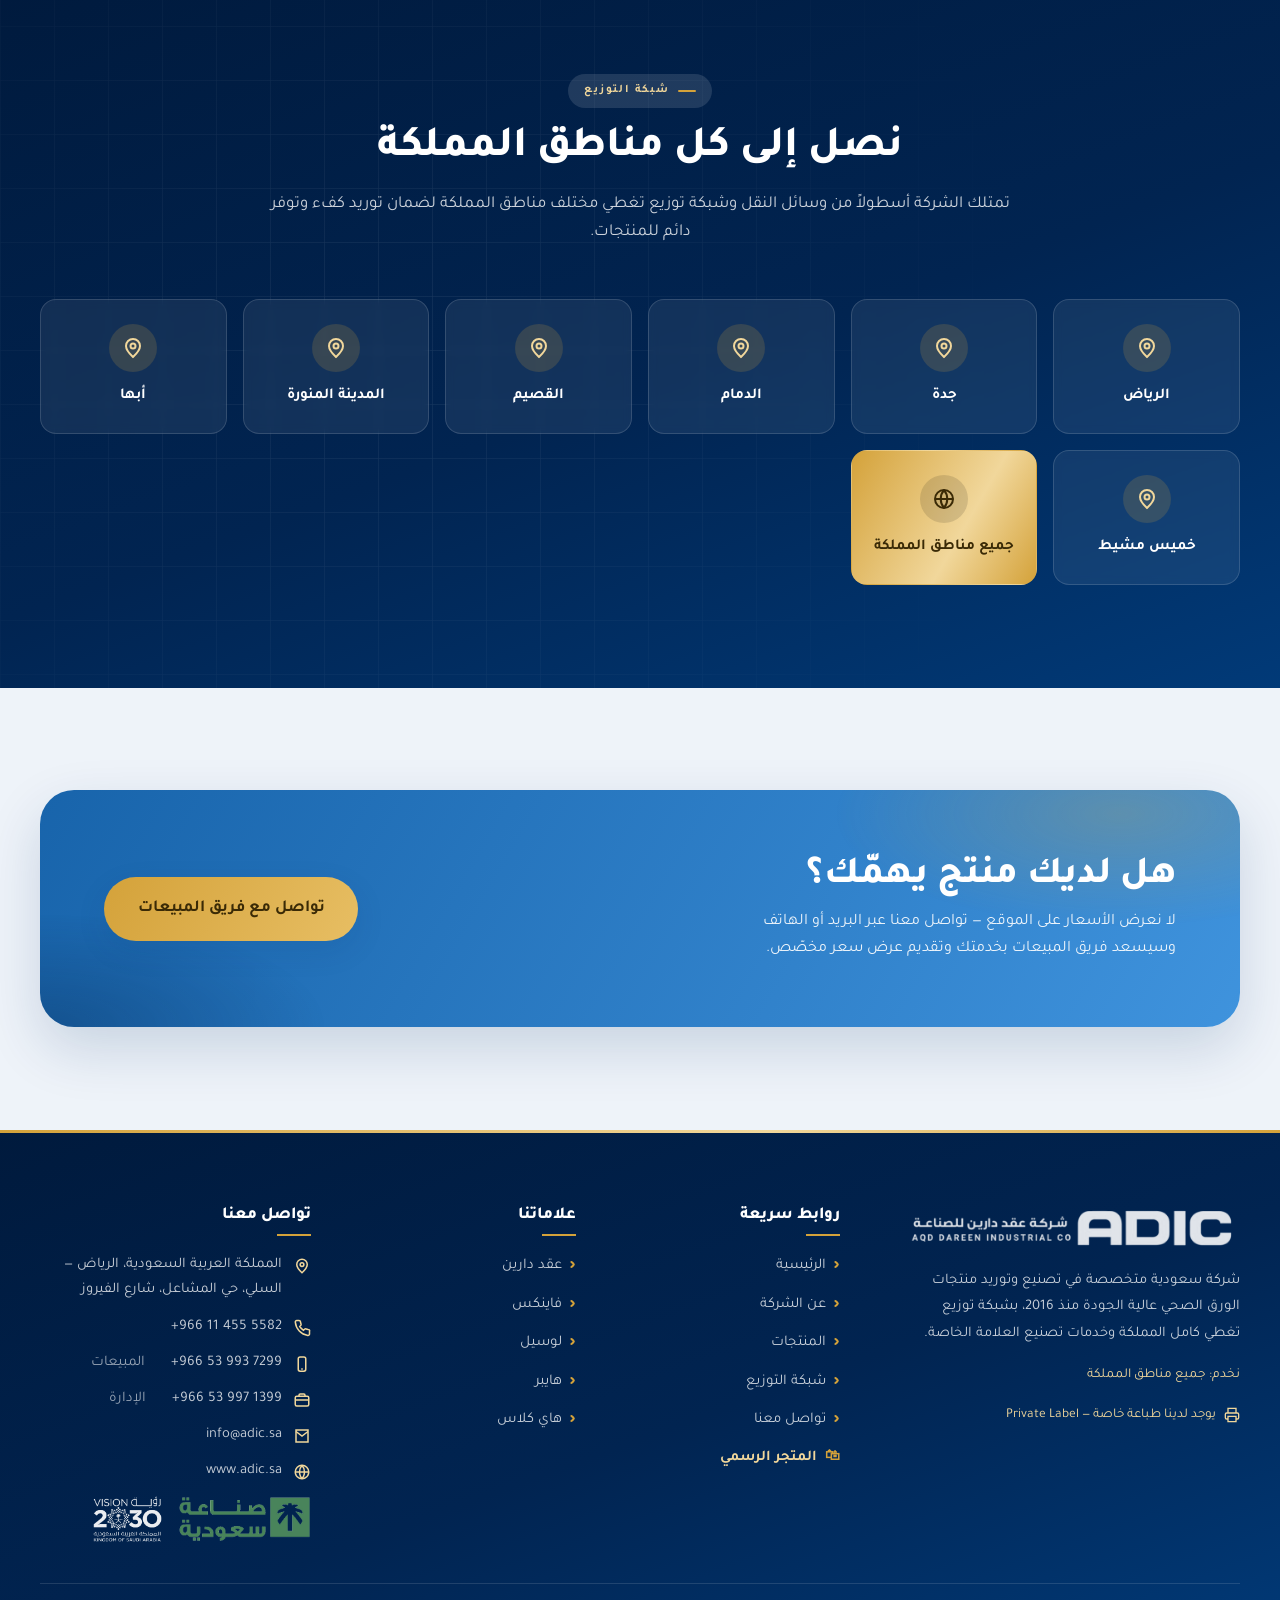
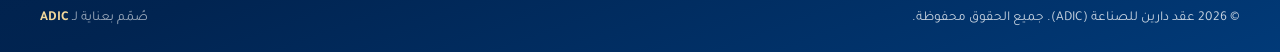
==== commit bf34602e: "Gate products to the store (perf): redirect products.html, drop homepage grid Product images are 13-" ====
--- a/index.html
+++ b/index.html
@@ -274,7 +274,13 @@
   </div>
 </section>
 
-<!-- ===================== PRODUCTS PREVIEW ======================= -->
+<!-- ============ PRODUCTS PREVIEW — TEMPORARILY DISABLED ========= -->
+<!-- Turned off for performance: this grid lazy-loaded 8 product PNGs that are
+     13–28 MB each (~147 MB), which is the main reason the homepage was slow.
+     The online store is the product destination now (see the "Official store"
+     band below + the store links in the nav/footer). TO RESTORE: remove the two
+     comment markers wrapping the <section> below. -->
+<!--
 <section class="section section--tint">
   <div class="container">
     <div class="section-head center" data-reveal>
@@ -291,6 +297,7 @@
     </div>
   </div>
 </section>
+-->
 
 <!-- ======================= OFFICIAL STORE ====================== -->
 <section class="section">
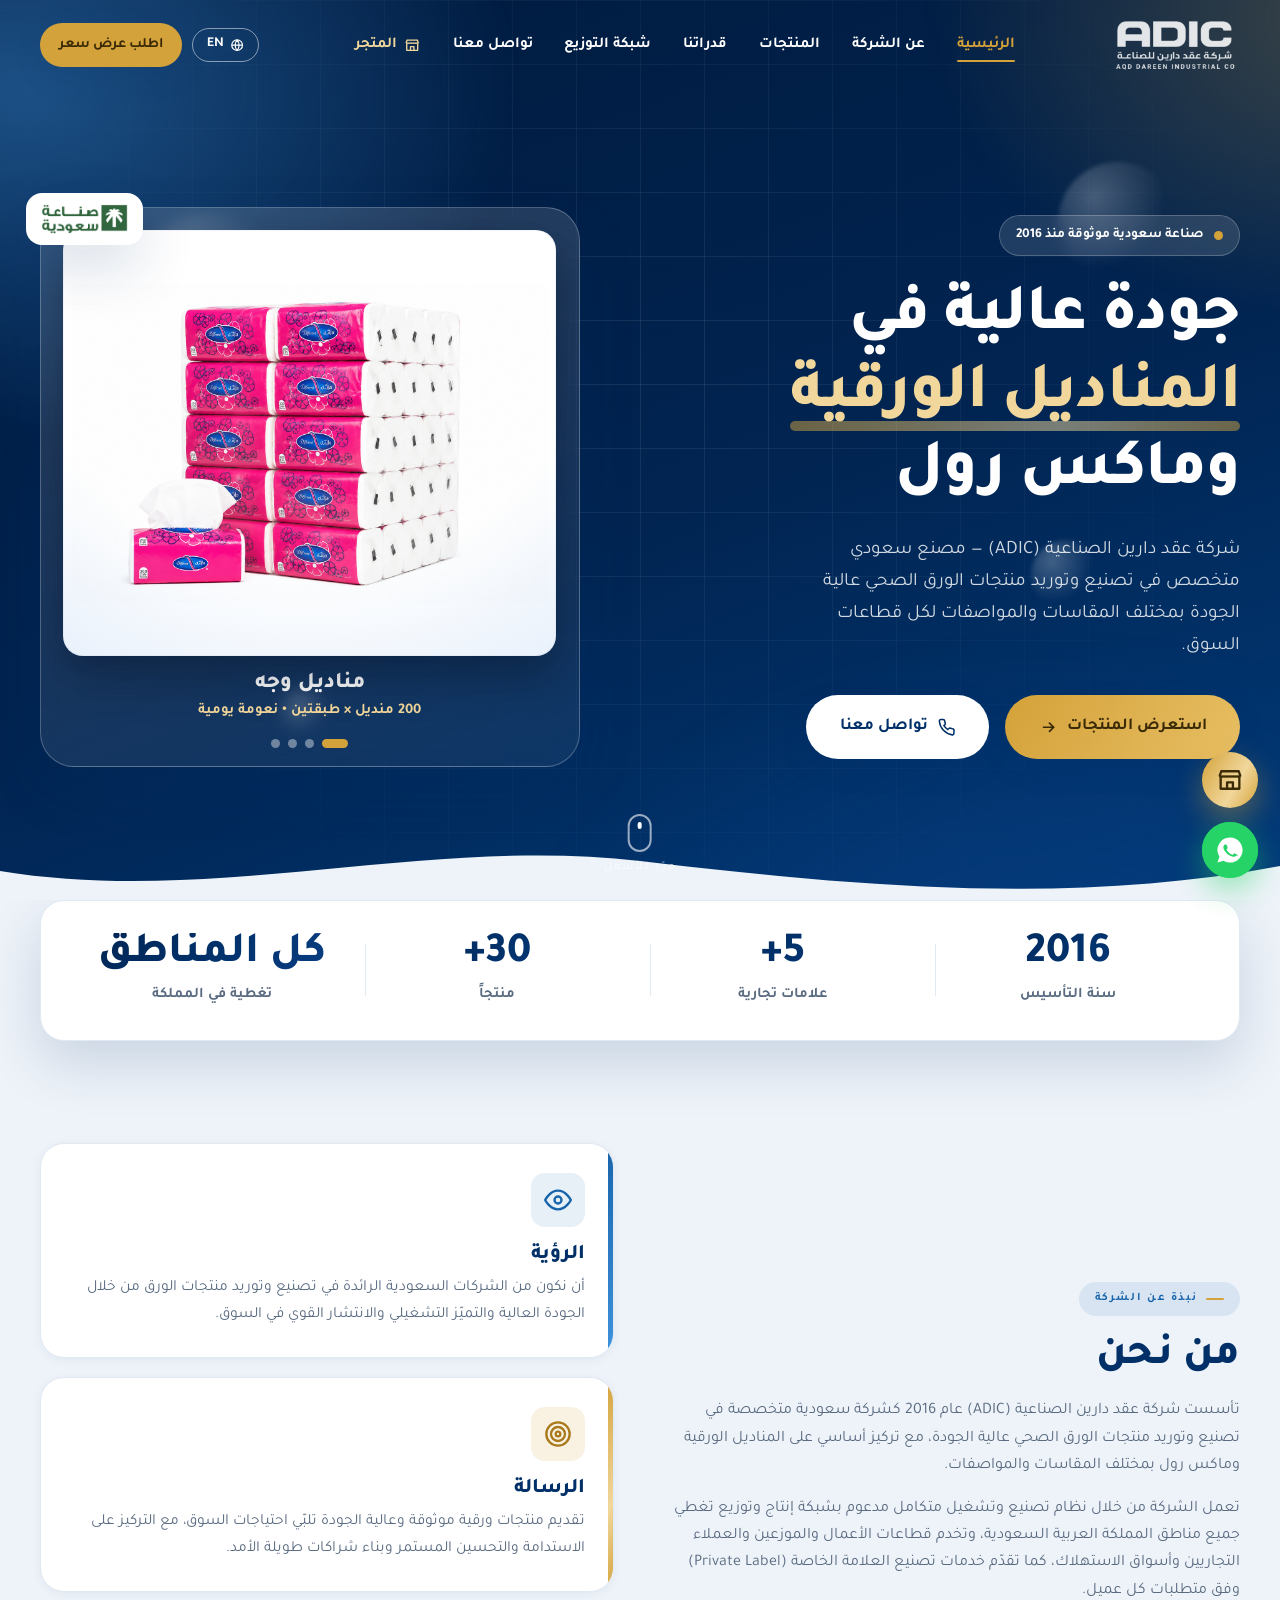
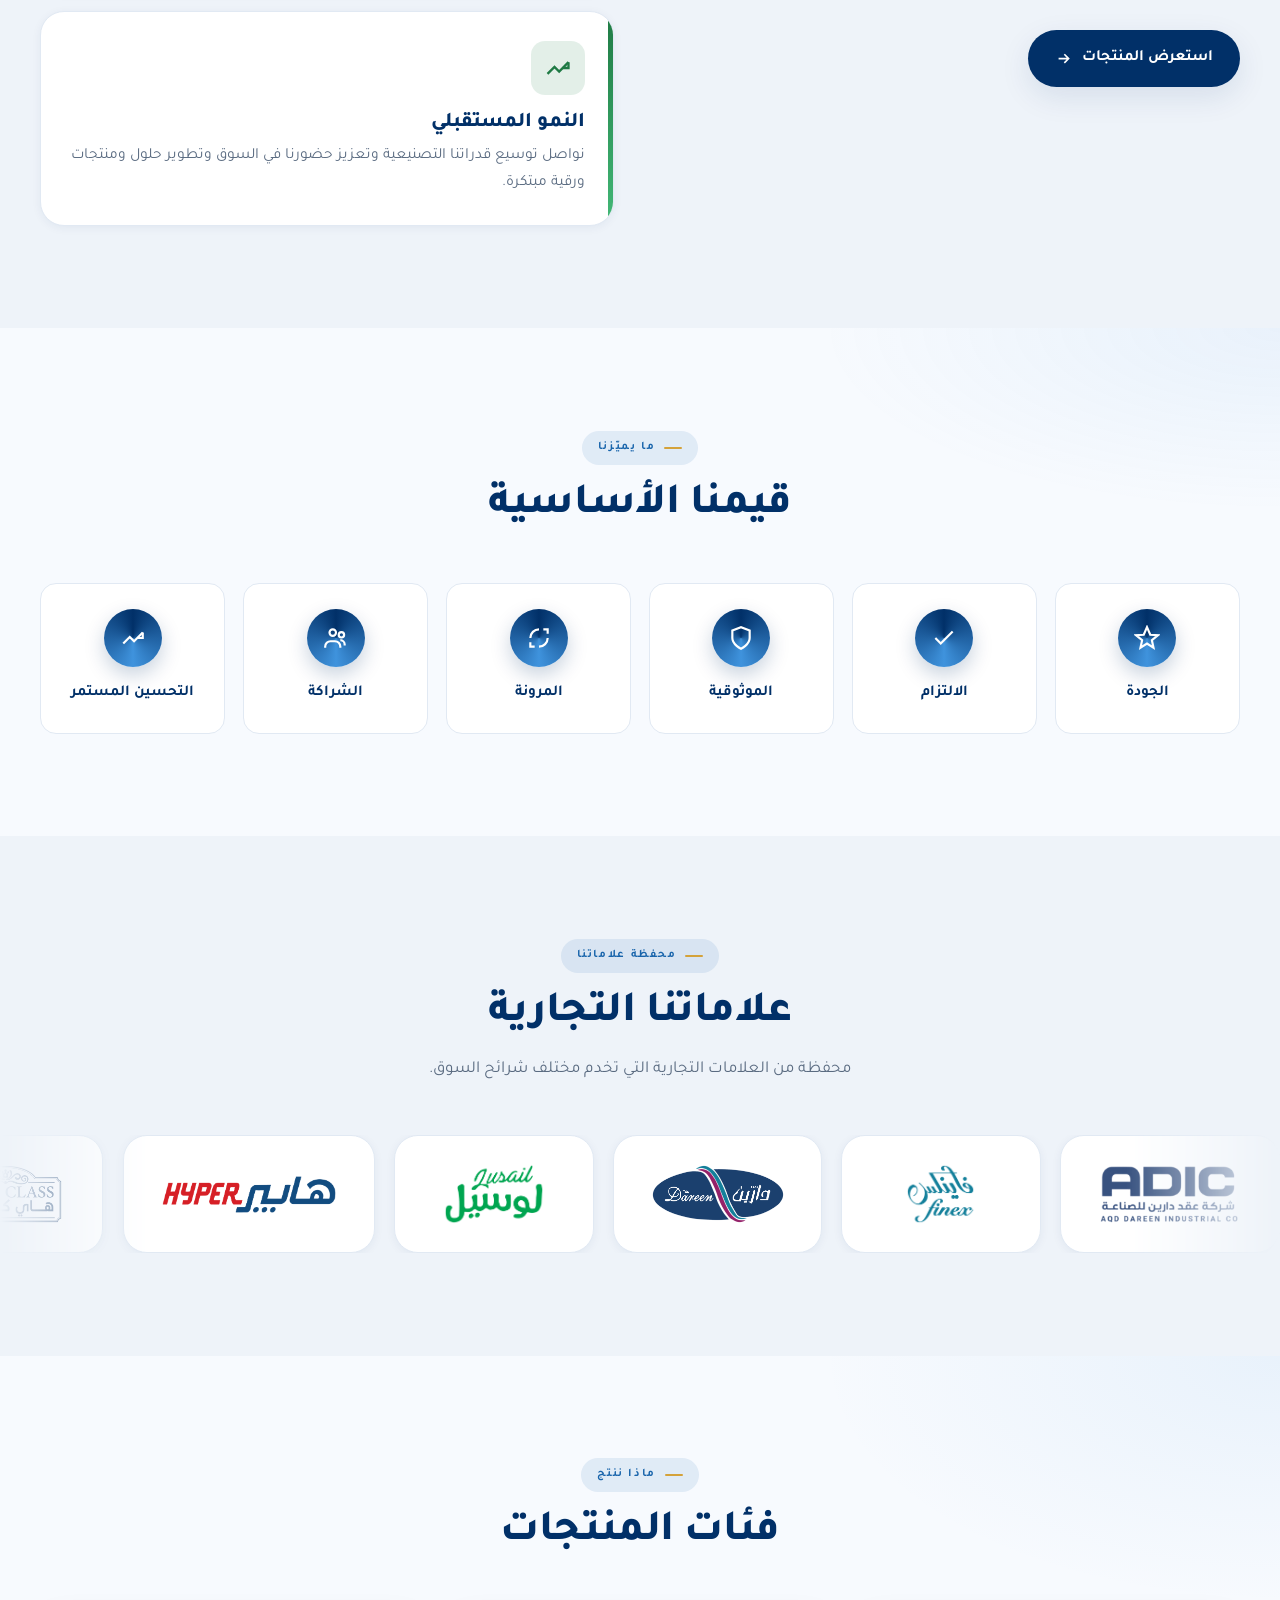
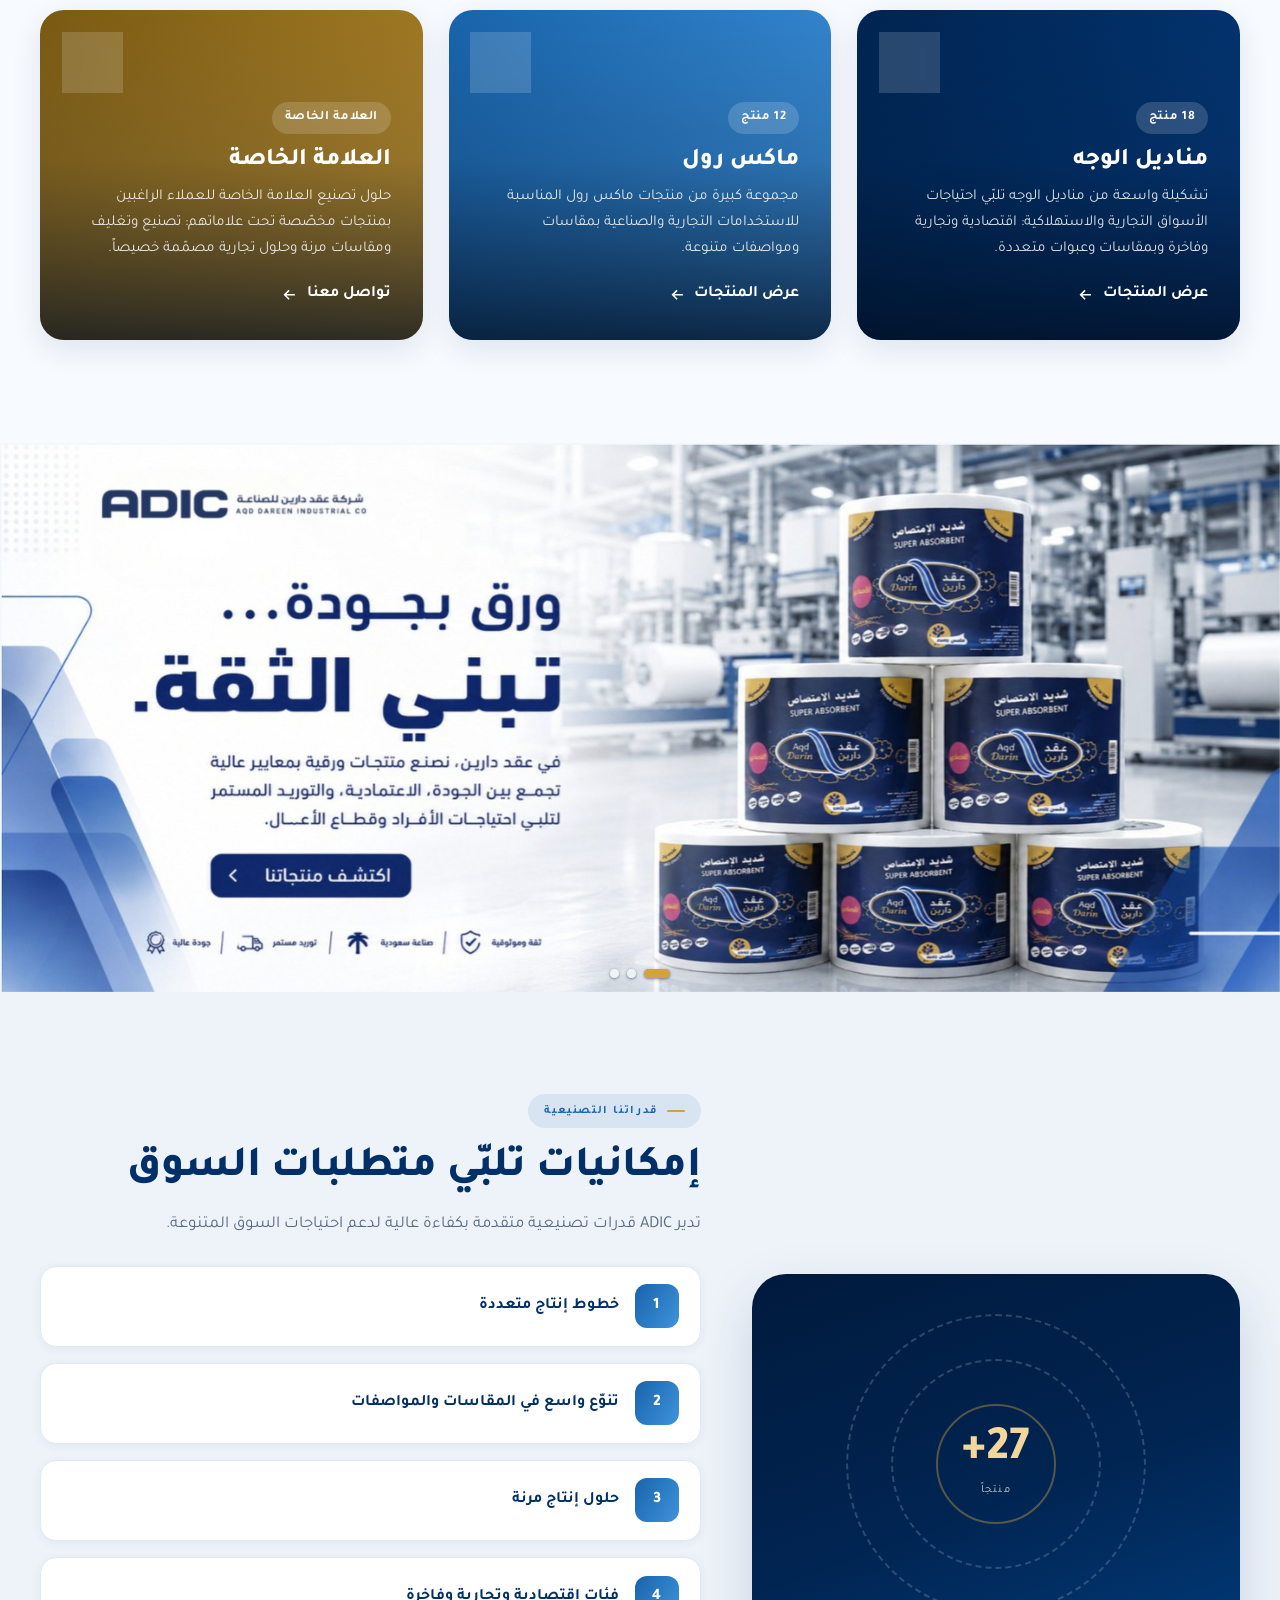
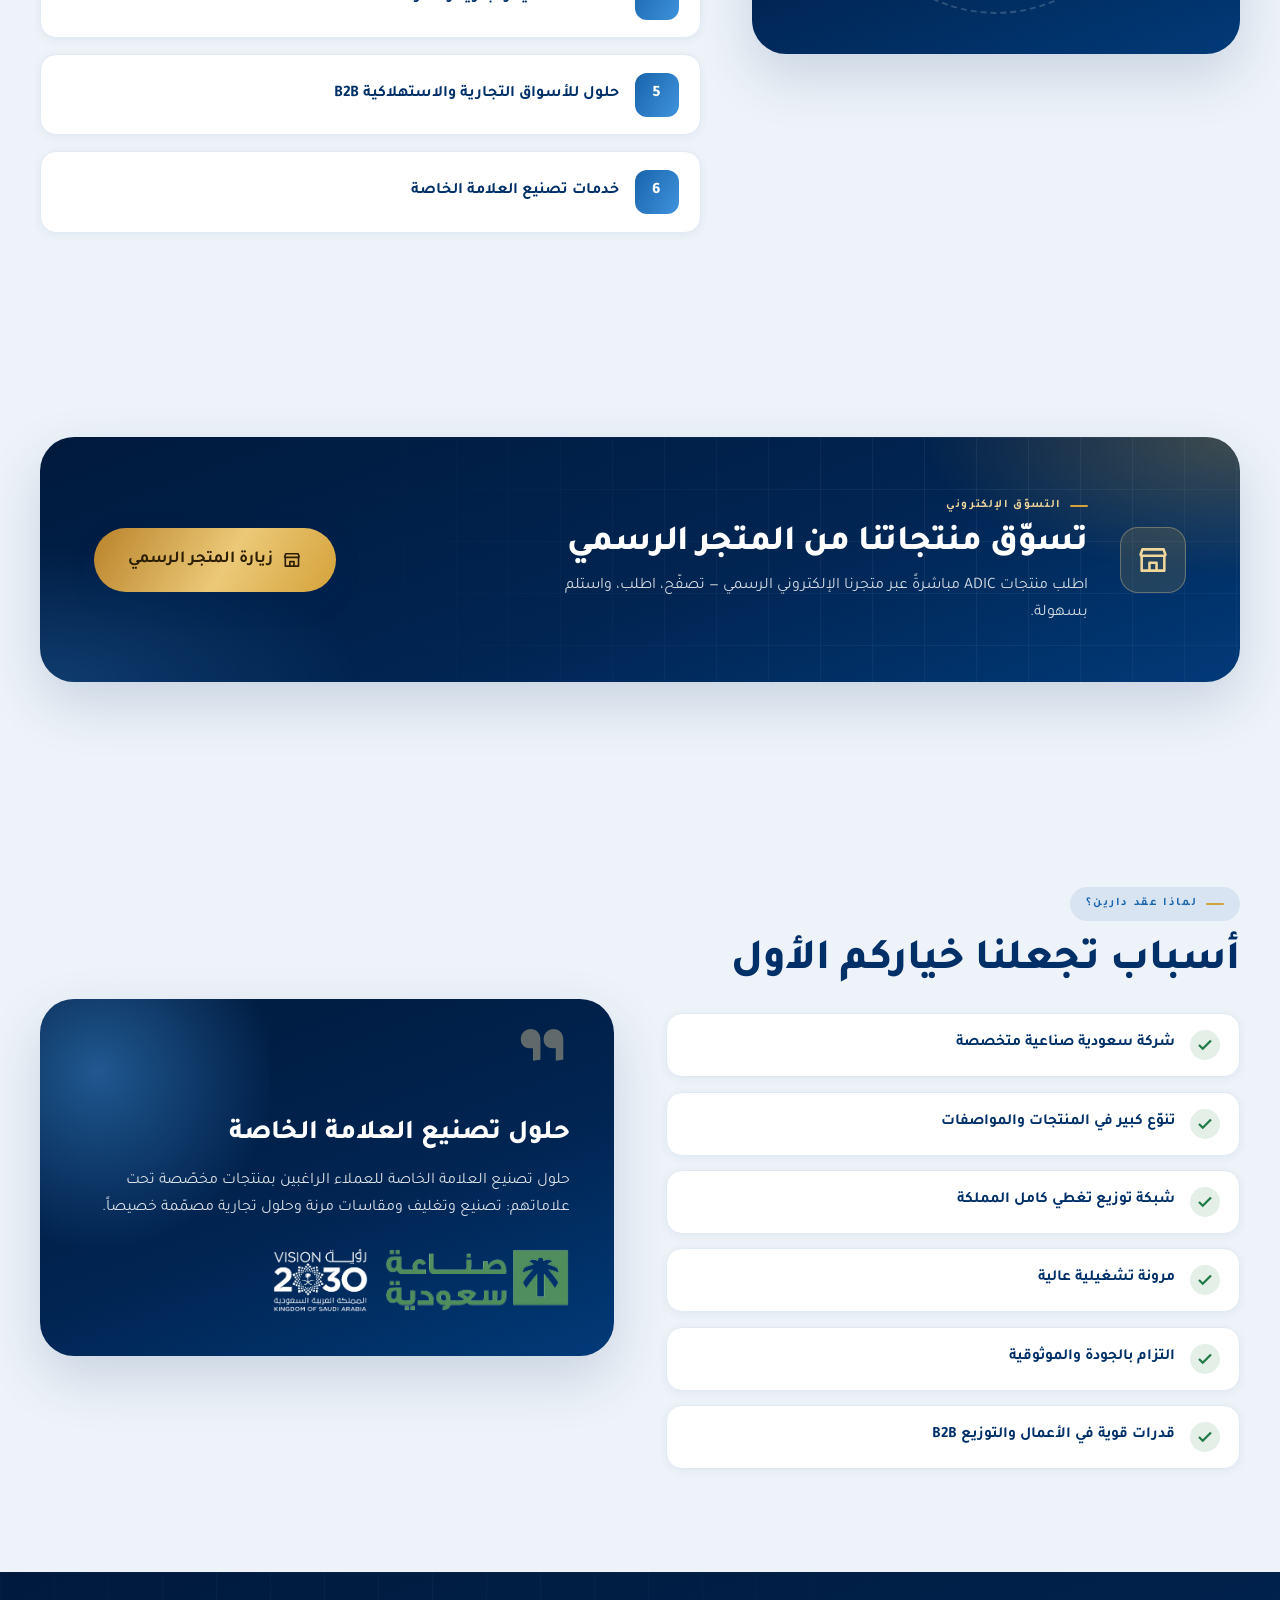
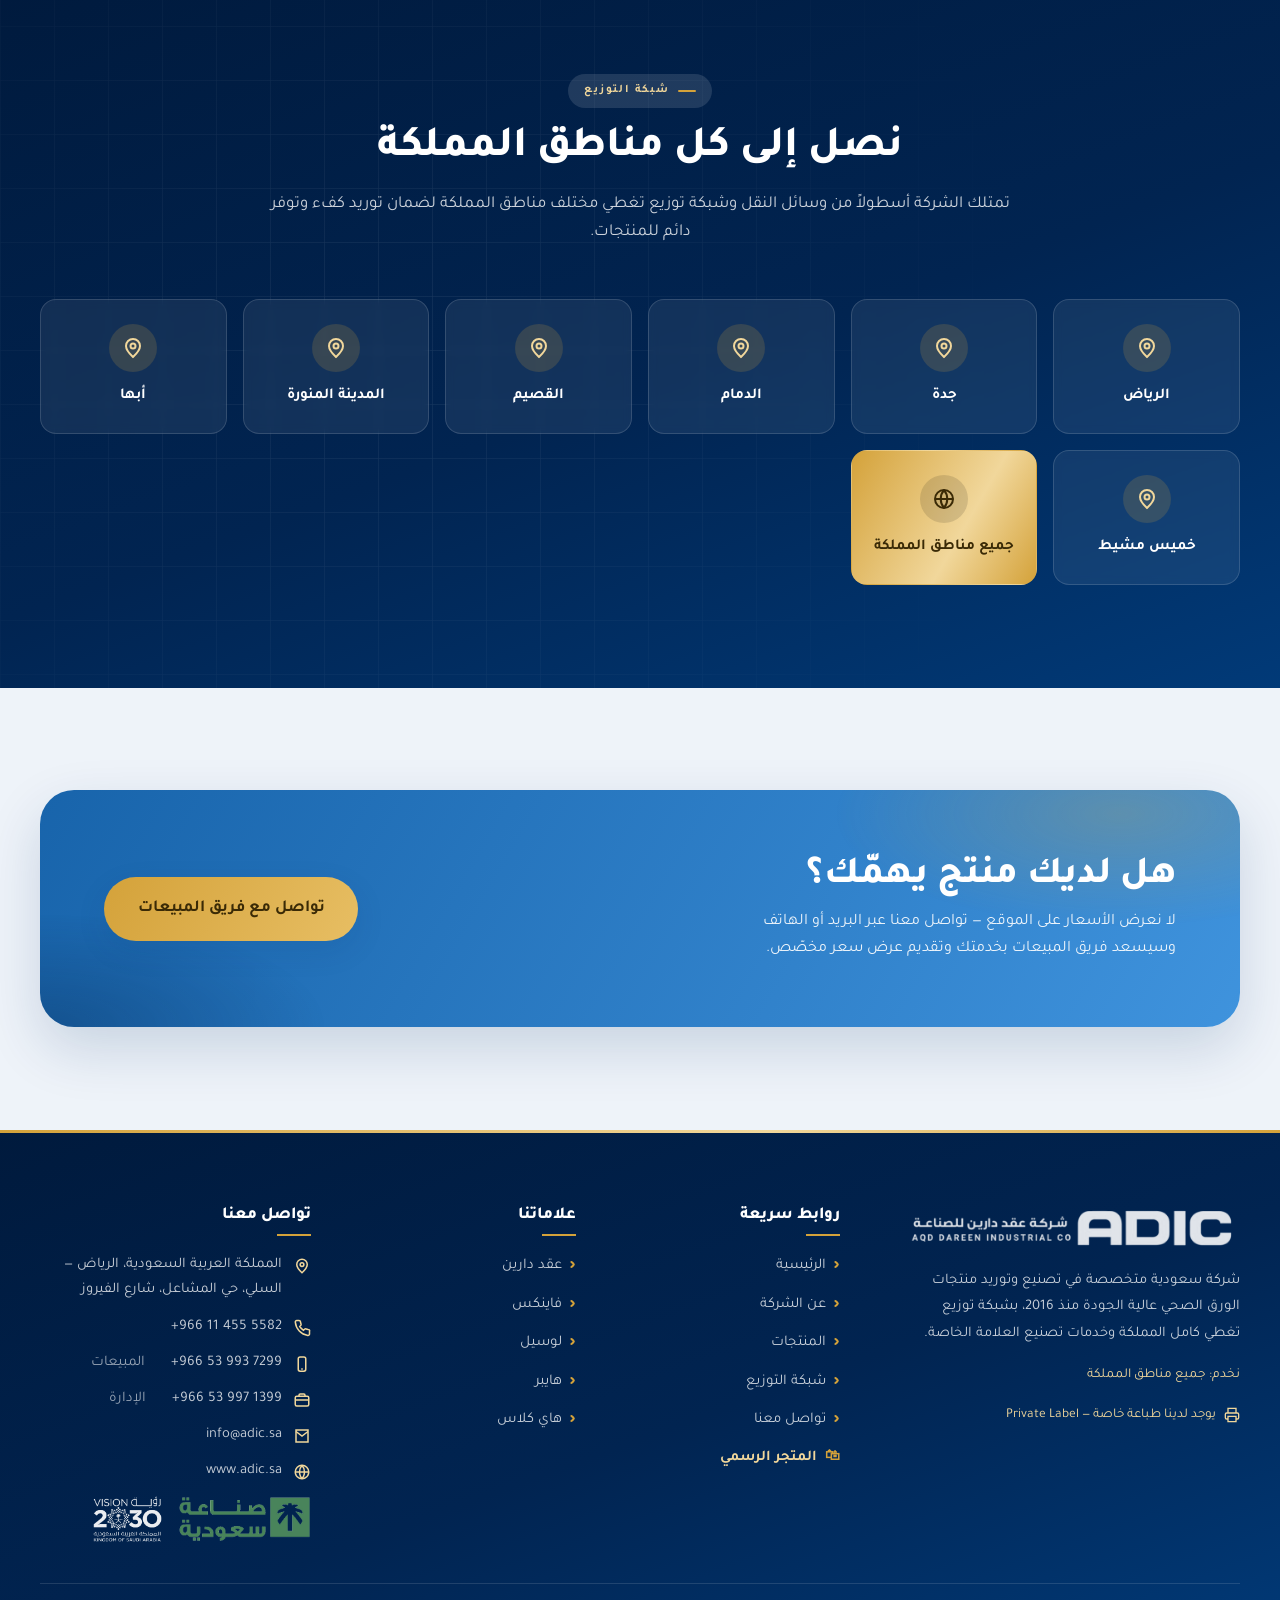
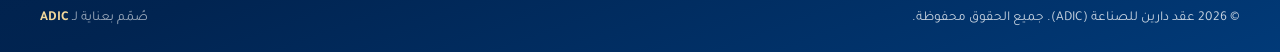
==== commit e82bc443: "Hero slide 1 caption: "مناديل Different" -> "مناديل وجه" Genericize the first hero slideshow caption" ====
--- a/index.html
+++ b/index.html
@@ -6,9 +6,9 @@
 <meta name="theme-color" content="#013068">
 <title data-i18n="title_home">ADIC — عقد دارين للصناعة | منتجات الورق الصحي</title>
 <meta name="description" data-i18n-attr="content" data-i18n="hero_sub" content="شركة عقد دارين الصناعية — مصنع سعودي لتصنيع المناديل الورقية وماكس رول عالية الجودة.">
-<link rel="icon" type="image/png" sizes="32x32" href="assets/img/favicon-32.png?v=12">
-<link rel="icon" type="image/png" sizes="512x512" href="assets/img/favicon.png?v=12">
-<link rel="apple-touch-icon" href="assets/img/apple-touch-icon.png?v=12">
+<link rel="icon" type="image/png" sizes="32x32" href="assets/img/favicon-32.png?v=13">
+<link rel="icon" type="image/png" sizes="512x512" href="assets/img/favicon.png?v=13">
+<link rel="apple-touch-icon" href="assets/img/apple-touch-icon.png?v=13">
 <!-- Social / link-preview cards (Open Graph + Twitter) -->
 <meta property="og:type" content="website">
 <meta property="og:site_name" content="ADIC — عقد دارين للصناعة">
@@ -16,18 +16,18 @@
 <meta property="og:url" content="https://www.adic.sa/">
 <meta property="og:title" content="ADIC — عقد دارين للصناعة | منتجات الورق الصحي">
 <meta property="og:description" content="مصنع سعودي متخصص في تصنيع وتوريد المناديل الورقية وماكس رول عالية الجودة لكل قطاعات السوق.">
-<meta property="og:image" content="https://www.adic.sa/assets/img/og-image.png?v=12">
+<meta property="og:image" content="https://www.adic.sa/assets/img/og-image.png?v=13">
 <meta property="og:image:width" content="1200">
 <meta property="og:image:height" content="630">
 <meta property="og:image:alt" content="ADIC — عقد دارين للصناعة">
 <meta name="twitter:card" content="summary_large_image">
 <meta name="twitter:title" content="ADIC — عقد دارين للصناعة | منتجات الورق الصحي">
 <meta name="twitter:description" content="مصنع سعودي متخصص في تصنيع وتوريد المناديل الورقية وماكس رول عالية الجودة لكل قطاعات السوق.">
-<meta name="twitter:image" content="https://www.adic.sa/assets/img/og-image.png?v=12">
+<meta name="twitter:image" content="https://www.adic.sa/assets/img/og-image.png?v=13">
 <link rel="preconnect" href="https://fonts.googleapis.com">
 <link rel="preconnect" href="https://fonts.gstatic.com" crossorigin>
 <link href="https://fonts.googleapis.com/css2?family=Montserrat:wght@500;600;700;800&family=Tajawal:wght@400;500;700;800&display=swap" rel="stylesheet">
-<link rel="stylesheet" href="assets/css/styles.css?v=12">
+<link rel="stylesheet" href="assets/css/styles.css?v=13">
 </head>
 <body>
 <a href="#main" class="skip-link" data-i18n="skip">تخطٍ إلى المحتوى</a>
@@ -102,8 +102,8 @@
       <div class="hero-card">
         <div class="slides" id="heroSlides">
           <div class="slide active">
-            <div class="slide__media"><img src="assets/img/slideshow/s1.jpeg" alt="Different facial tissue" fetchpriority="high"></div>
-            <div class="slide__cap"><h3 data-i18n="hero_slide_1_t">مناديل Different</h3><p data-i18n="hero_slide_1_d">200 منديل × طبقتين • نعومة يومية</p></div>
+            <div class="slide__media"><img src="assets/img/slideshow/s1.jpeg" alt="Facial tissue" fetchpriority="high"></div>
+            <div class="slide__cap"><h3 data-i18n="hero_slide_1_t">مناديل وجه</h3><p data-i18n="hero_slide_1_d">200 منديل × طبقتين • نعومة يومية</p></div>
           </div>
           <div class="slide">
             <div class="slide__media"><img src="assets/img/slideshow/s2.jpeg" alt="Aqd Dareen Maxi Roll 300m" loading="lazy"></div>
@@ -482,8 +482,8 @@
 </a>
 <a class="wa-float" id="waFloat" href="#" target="_blank" rel="noopener" aria-label="WhatsApp"><svg viewBox="0 0 24 24" fill="currentColor"><path d="M12 2a10 10 0 0 0-8.5 15.3L2 22l4.8-1.5A10 10 0 1 0 12 2Zm5.3 14.1c-.2.6-1.3 1.2-1.8 1.2-.5.1-1 .1-1.7-.1-.4-.1-.9-.3-1.5-.6-2.7-1.2-4.4-3.9-4.6-4.1-.1-.2-1-1.4-1-2.6s.6-1.8.9-2.1c.2-.2.4-.3.6-.3h.5c.2 0 .4 0 .6.5l.8 1.9c.1.2.1.4 0 .5l-.3.5-.3.3c-.2.2-.3.4-.1.7.2.3.9 1.4 1.9 2.3 1.3 1.1 2.3 1.5 2.6 1.6.2.1.4.1.5-.1l.7-.9c.2-.2.4-.2.6-.1l1.8.9c.3.1.4.2.5.3.1.2.1.6-.1 1.2Z"/></svg></a>
 
-<script src="assets/js/data.js?v=12"></script>
-<script src="assets/js/i18n.js?v=12"></script>
-<script src="assets/js/main.js?v=12"></script>
+<script src="assets/js/data.js?v=13"></script>
+<script src="assets/js/i18n.js?v=13"></script>
+<script src="assets/js/main.js?v=13"></script>
 </body>
 </html>
